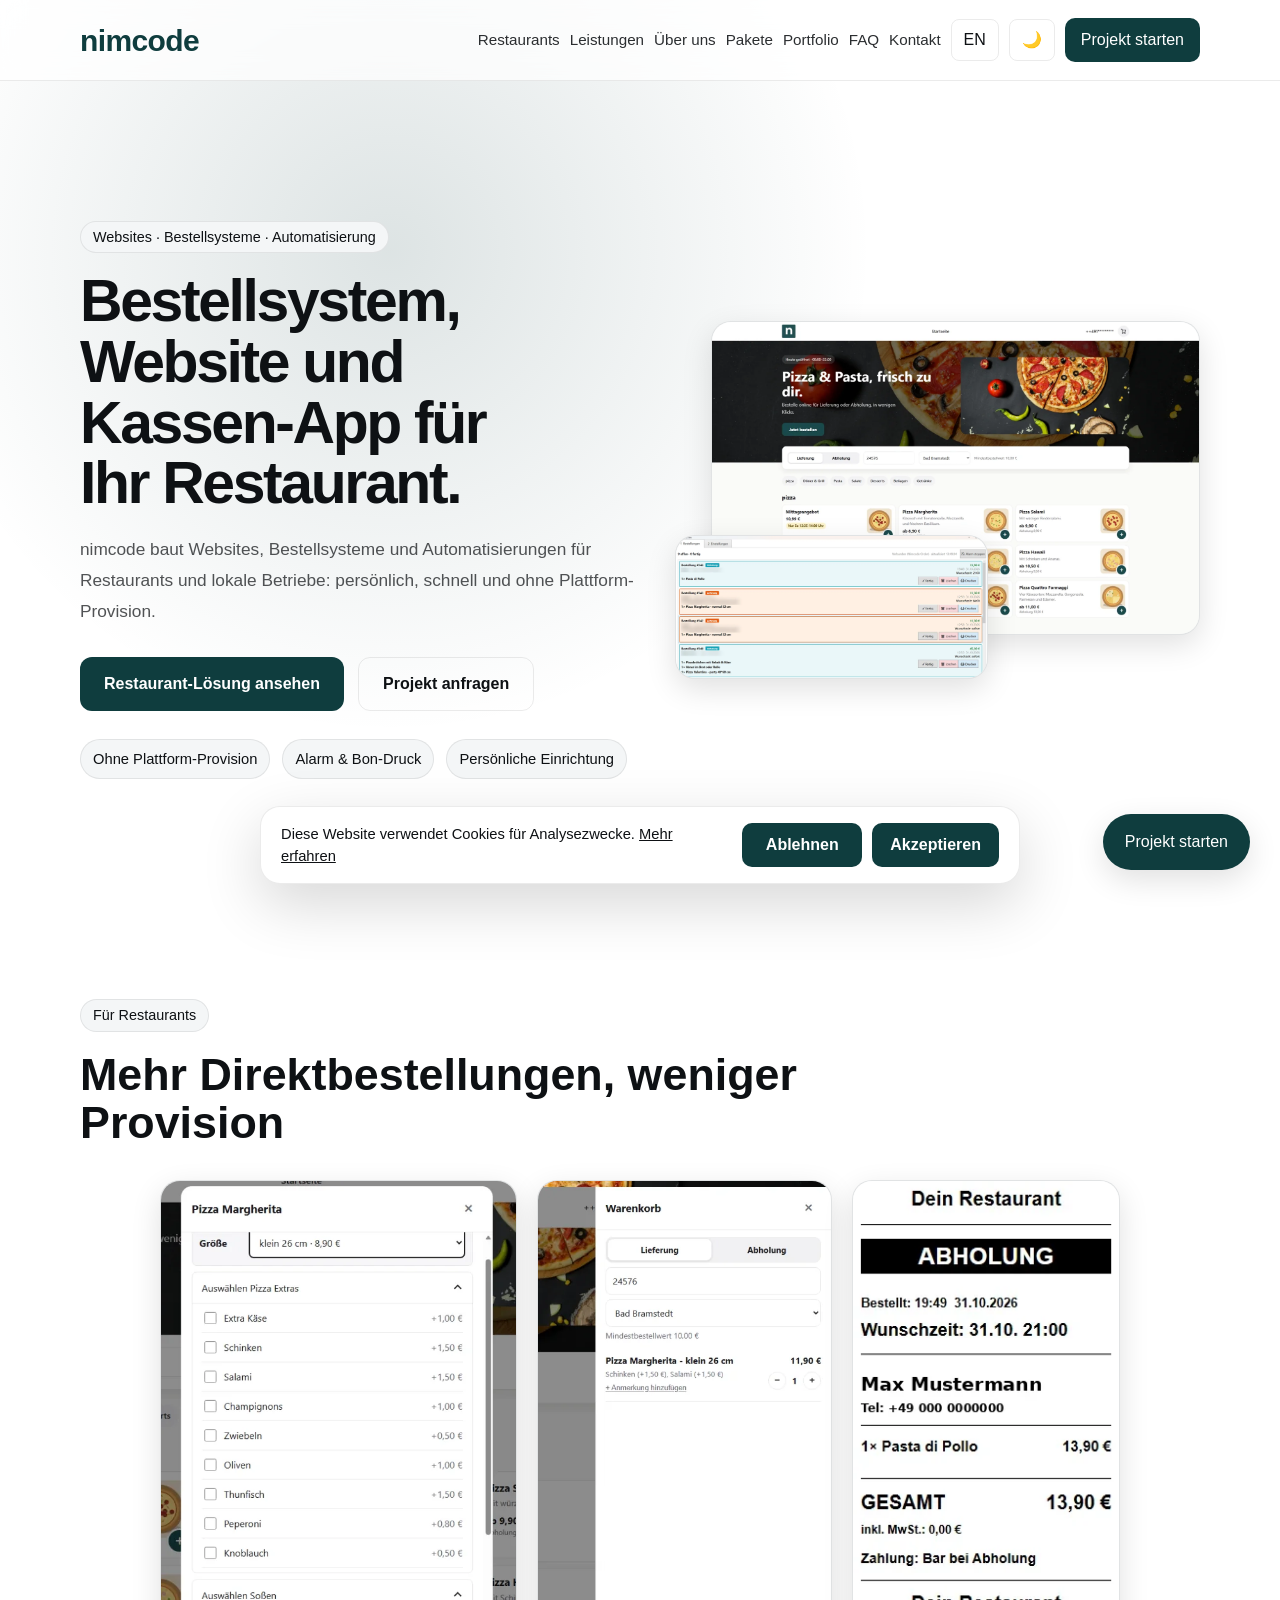
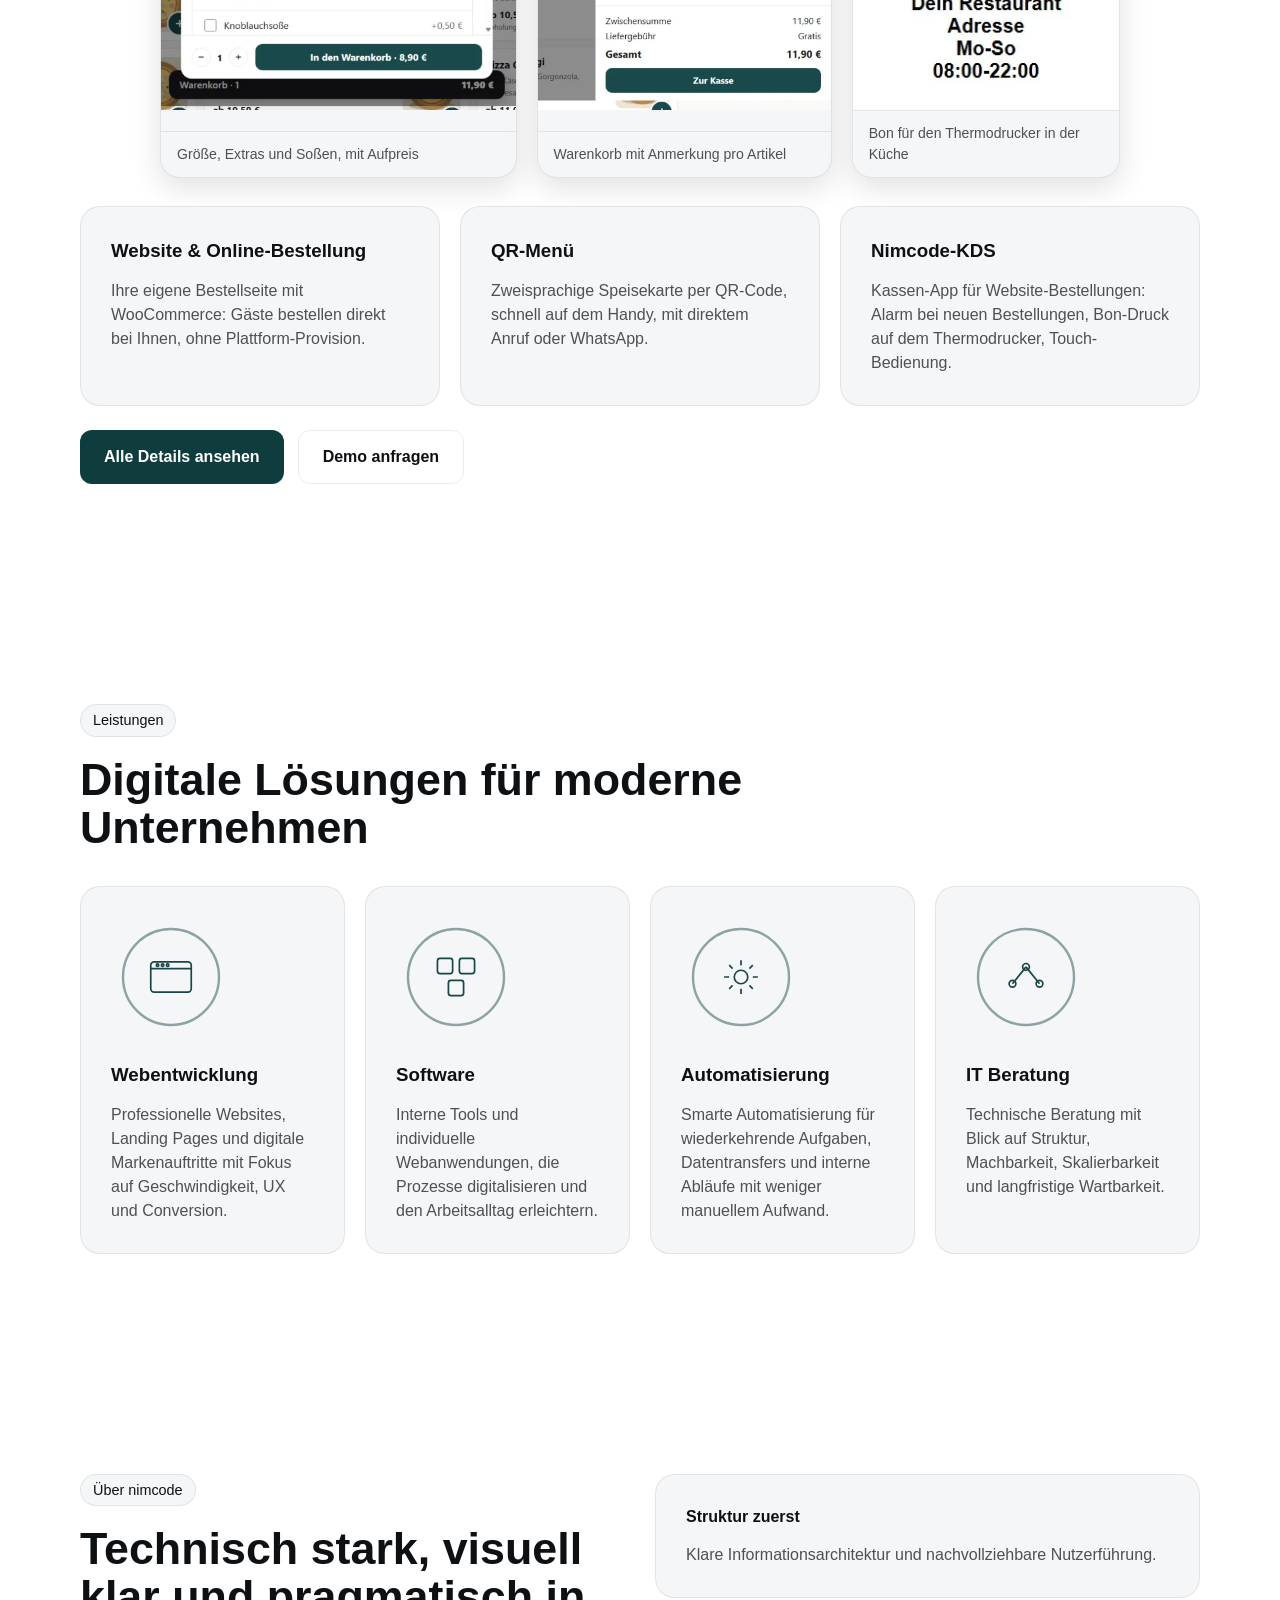
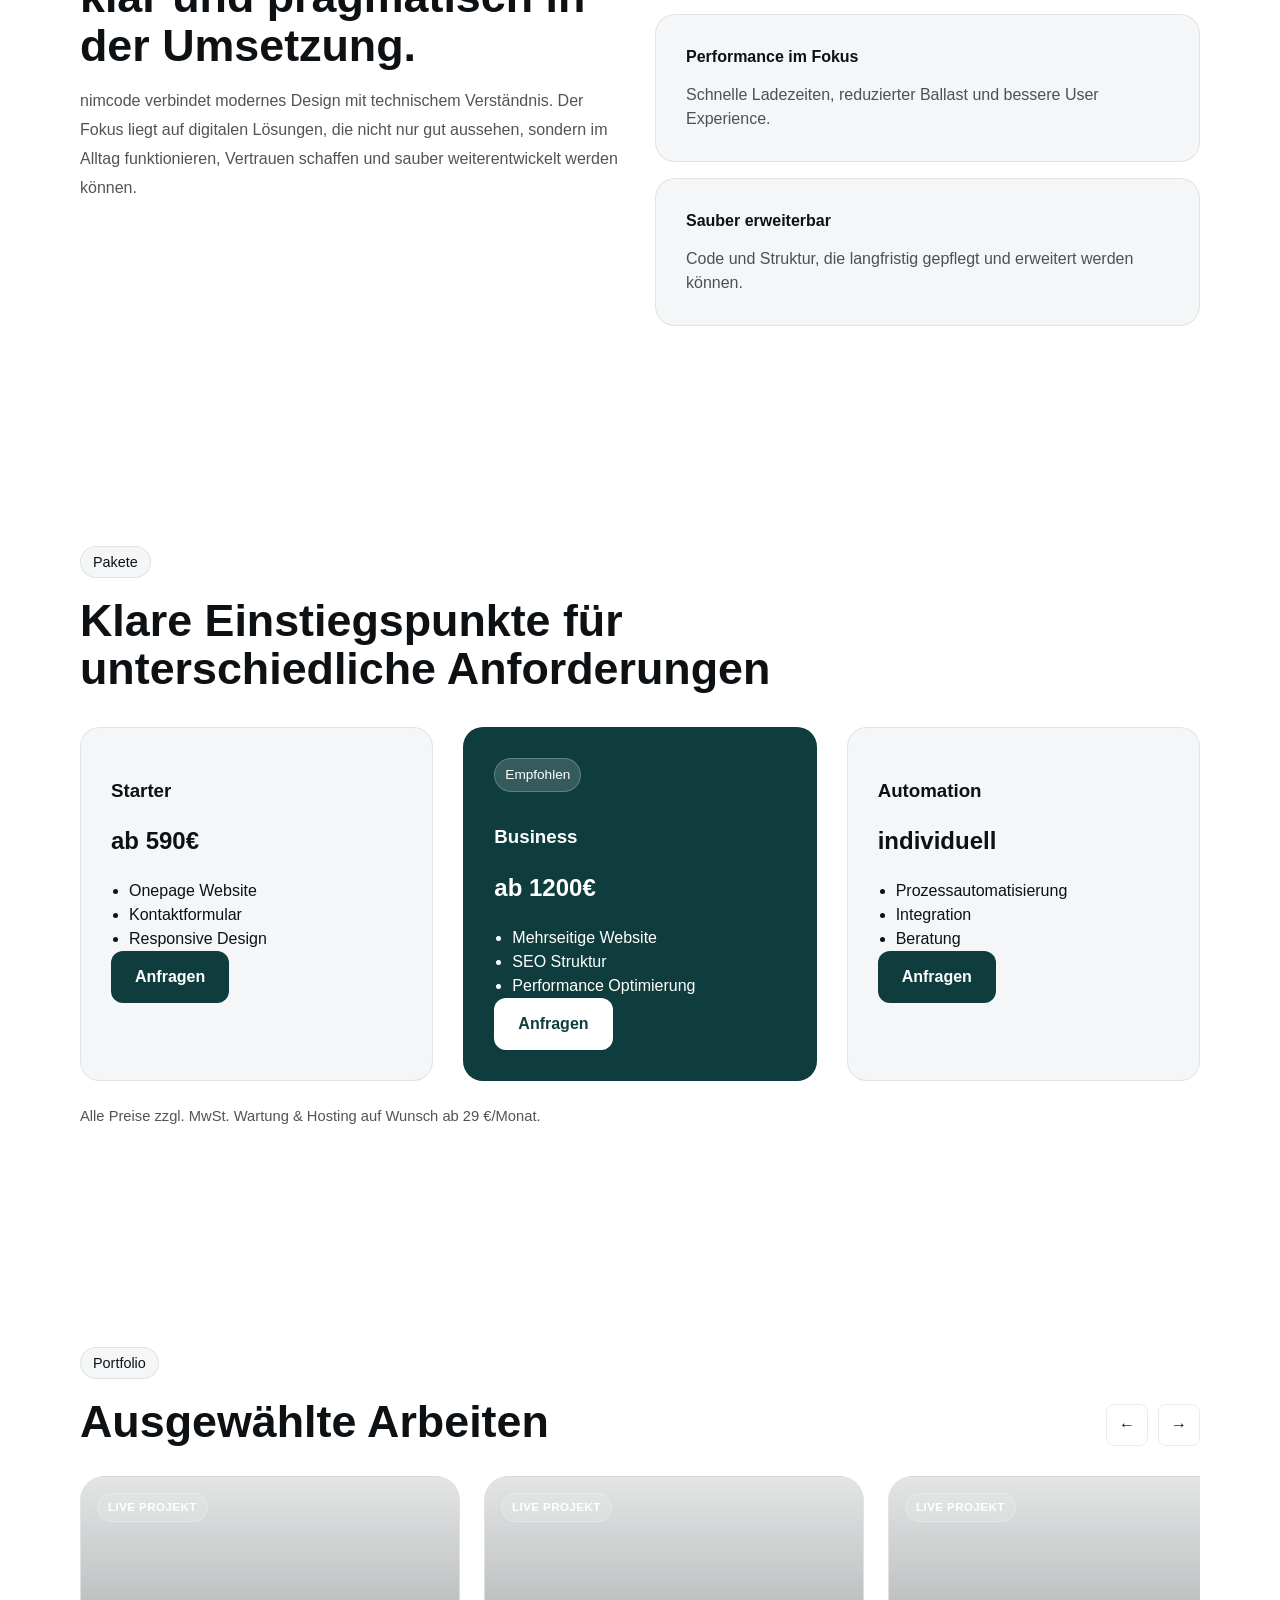
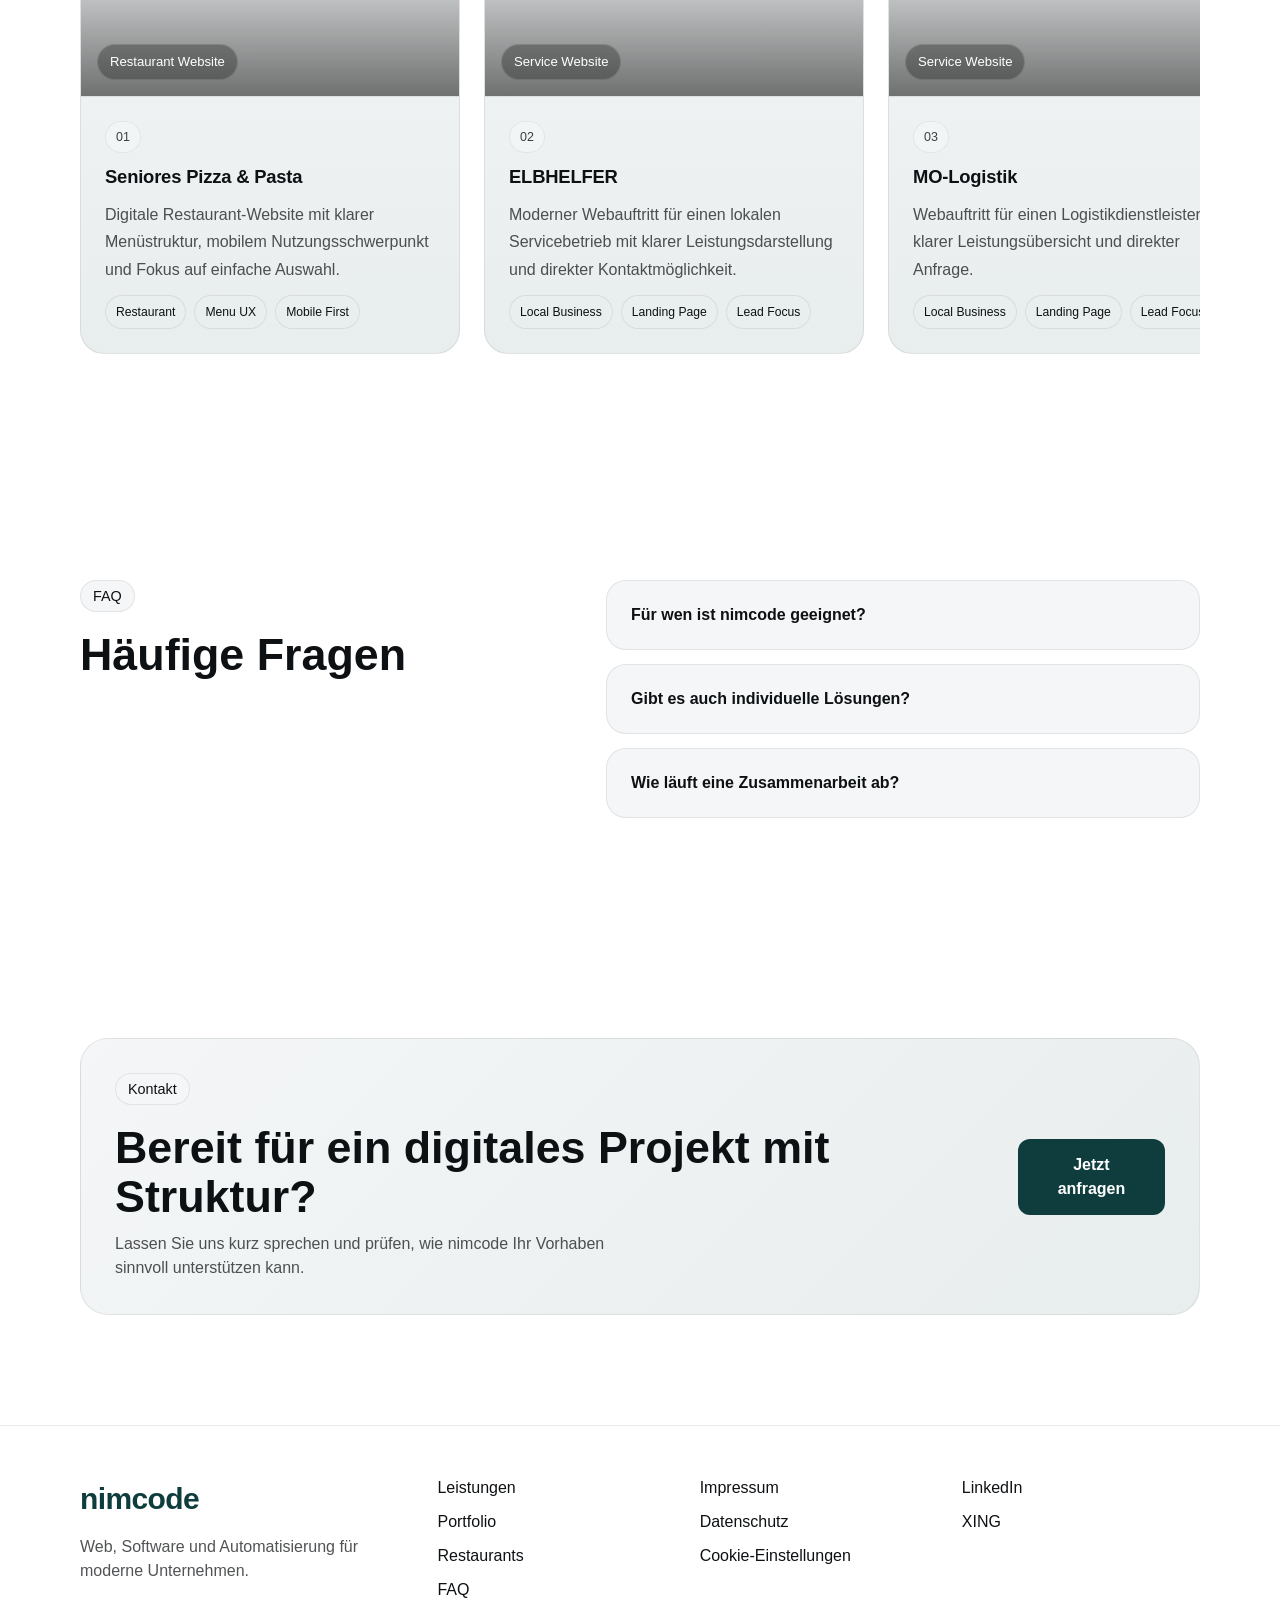
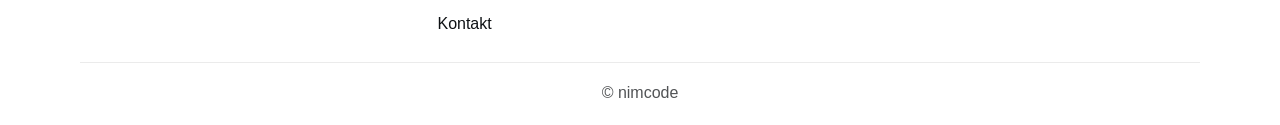
==== index.html @ a3140cc5 "Galerie: gleiche Bildhöhe, mobil horizontal wischen, Bon-Bild neu zugeschnitten Co-Authored-By: Clau" ====
<!DOCTYPE html>
<html lang="de">
<head>
  <script>
    document.documentElement.classList.add("js");
    try {
      var t = localStorage.getItem("nimcode-theme");
      if (t ? t === "dark" : matchMedia("(prefers-color-scheme: dark)").matches) {
        document.documentElement.classList.add("dark");
      }
    } catch (e) {}
  </script>
  <meta charset="UTF-8">
  <meta http-equiv="X-UA-Compatible" content="IE=edge">
  <meta name="robots" content="index, follow">
  <meta name="theme-color" content="#0F3D3E">
  <meta name="viewport" content="width=device-width, initial-scale=1.0">
  <meta name="msvalidate.01" content="9C1854512252980C868C134B0EEB48AB" />
  <link rel="icon" href="/favicon.ico" sizes="any">
  <link rel="shortcut icon" href="/favicon.ico">
  <title>Websites, QR-Menü & Kassen-Tools für Restaurants | nimcode</title>
  <meta name="description" content="nimcode baut Websites, Online-Bestellung, QR-Menüs und Kassen-Tools für Restaurants und lokale Betriebe. Direkt vom Entwickler, Pakete ab 590 €.">
  <meta name="author" content="nimcode">

  <meta property="og:title" content="Websites, QR-Menü & Kassen-Tools für Restaurants | nimcode">
  <meta
    property="og:description"
    content="Websites, Online-Bestellung, QR-Menüs und Kassen-Tools für Restaurants und lokale Betriebe."
  >
  <meta property="og:type" content="website">
  <meta property="og:url" content="https://nimcode.de/">
  <meta property="og:site_name" content="nimcode">
  <meta property="og:image" content="https://nimcode.de/og-image.jpg">

  <meta name="twitter:card" content="summary_large_image">
  <meta name="twitter:title" content="Websites, QR-Menü & Kassen-Tools für Restaurants | nimcode">
  <meta
    name="twitter:description"
    content="Websites, Online-Bestellung, QR-Menüs und Kassen-Tools für Restaurants und lokale Betriebe."
  >
  <meta name="twitter:image" content="https://nimcode.de/og-image.jpg">

  <link rel="canonical" href="https://nimcode.de/">
  <link rel="preload" href="/css/style.css" as="style">
  <link rel="preload" href="/js/app.js" as="script">
  <link rel="stylesheet" href="/css/style.css">

  <script type="application/ld+json">
{
  "@context":"https://schema.org",
  "@type":"ProfessionalService",
  "name":"nimcode",
  "url":"https://nimcode.de/",
  "logo":"https://nimcode.de/logo.png",
  "description":"Websites, QR-Menüs, Kassen-Tools und Automatisierung für Restaurants und lokale Betriebe.",
  "areaServed":"DE",
  "founder":{"@type":"Person","name":"Manar Sras"},
  "sameAs":[
    "https://www.linkedin.com/in/manar-sras/",
    "https://www.xing.com/profile/Manar_Sras/"
  ]
}
  </script>
<script>
  window.loadGA = function () {
    if (window.__gaLoaded) return;
    window.__gaLoaded = true;

    var script = document.createElement('script');
    script.async = true;
    script.src = 'https://www.googletagmanager.com/gtag/js?id=G-BBJQE9YXKF';
    document.head.appendChild(script);

    window.dataLayer = window.dataLayer || [];
    window.gtag = function(){ dataLayer.push(arguments); };
    gtag('js', new Date());
    gtag('config', 'G-BBJQE9YXKF');
  };
</script>
</head>
<body>
  <div id="progressBar" aria-hidden="true"></div>
  <div class="cursor" aria-hidden="true"></div>

  <div id="loader" aria-hidden="true">
    <div class="loader-logo">nimcode</div>
  </div>

  <main>
    <header class="header glass">
      <div class="container nav">
        <a href="/" class="logo" aria-label="nimcode Startseite">nimcode</a>

        <button
          id="menuToggle"
          class="menu-toggle"
          type="button"
          aria-label="Menü öffnen"
          aria-expanded="false"
          aria-controls="siteMenu"
        >
          ☰
        </button>

        <nav class="nav-right" id="siteMenu" aria-label="Hauptnavigation">
          <a href="/restaurants/" class="nav-link" data-de="Restaurants" data-en="Restaurants">Restaurants</a>
          <a href="#services" class="nav-link" data-de="Leistungen" data-en="Services">Leistungen</a>
          <a href="#about" class="nav-link" data-de="Über uns" data-en="About">Über uns</a>
          <a href="#pricing" class="nav-link" data-de="Pakete" data-en="Packages">Pakete</a>
          <a href="#portfolio" class="nav-link" data-de="Portfolio" data-en="Portfolio">Portfolio</a>
          <a href="#faq" class="nav-link" data-de="FAQ" data-en="FAQ">FAQ</a>
          <a href="#contact" class="nav-link" data-de="Kontakt" data-en="Contact">Kontakt</a>

          <button id="langToggle" class="nav-btn" type="button" aria-label="Sprache wechseln">EN</button>
          <button id="themeToggle" class="nav-btn" type="button" aria-label="Dark Mode umschalten" aria-pressed="false">🌙</button>
          <a href="/contact/" class="cta" data-de="Projekt starten" data-en="Start project">Projekt starten</a>
        </nav>
      </div>
    </header>

<section class="hero section">
  <div class="gradient-bg" aria-hidden="true"></div>

  <div class="container hero-grid">
    <div class="hero-text">
      <span
        class="eyebrow"
        data-de="Websites · Bestellsysteme · Automatisierung"
        data-en="Websites · Ordering systems · Automation"
      >
        Websites · Bestellsysteme · Automatisierung
      </span>

      <h1
        data-de="Bestellsystem, Website und Kassen‑App für Ihr Restaurant."
        data-en="Ordering system, website and cash register app for your restaurant."
      >
        Bestellsystem, Website und Kassen‑App für Ihr Restaurant.
      </h1>

      <p
        data-de="nimcode baut Websites, Bestellsysteme und Automatisierungen für Restaurants und lokale Betriebe: persönlich, schnell und ohne Plattform-Provision."
        data-en="nimcode builds websites, ordering systems and automation for restaurants and local businesses: personal, fast and without platform commission."
      >
        nimcode baut Websites, Bestellsysteme und Automatisierungen für Restaurants und lokale Betriebe: persönlich, schnell und ohne Plattform-Provision.
      </p>

      <div class="hero-actions">
        <a
          href="/restaurants/"
          class="btn"
          data-de="Restaurant-Lösung ansehen"
          data-en="See the restaurant solution"
        >
          Restaurant-Lösung ansehen
        </a>

        <a
          href="/contact/"
          class="btn btn-secondary"
          data-de="Projekt anfragen"
          data-en="Request project"
        >
          Projekt anfragen
        </a>
      </div>

      <div class="hero-points">
        <span data-de="Ohne Plattform-Provision" data-en="No platform commission">Ohne Plattform-Provision</span>
        <span data-de="Alarm &amp; Bon-Druck" data-en="Alarm &amp; receipt printing">Alarm &amp; Bon-Druck</span>
        <span data-de="Persönliche Einrichtung" data-en="Personal setup">Persönliche Einrichtung</span>
      </div>
    </div>

    <div class="hero-shots">
      <figure class="shot hero-shot-main">
        <img src="/img/menu.webp" width="1400" height="897" alt="Bestellseite von Nimcode Order mit Speisekarte, Lieferung und Abholung" fetchpriority="high">
      </figure>
      <figure class="shot hero-shot-second">
        <img src="/img/kds.webp" width="1600" height="734" alt="Kassen-App Nimcode-KDS mit eingehenden Bestellungen" loading="lazy">
      </figure>
    </div>
  </div>
</section>

<section class="section" id="restaurants">
  <div class="container">
    <div class="section-intro">
      <span class="section-kicker" data-de="Für Restaurants" data-en="For restaurants">Für Restaurants</span>
      <h2 data-de="Mehr Direktbestellungen, weniger Provision" data-en="More direct orders, less commission">Mehr Direktbestellungen, weniger Provision</h2>
    </div>

    <div class="shots-row">
      <figure class="shot" style="--r:.671">
        <img src="/img/options.webp" width="560" height="835" loading="lazy" alt="Auswahl von Größe, Extras und Soßen für eine Pizza">
        <figcaption data-de="Größe, Extras und Soßen, mit Aufpreis" data-en="Size, extras and sauces, with surcharge">Größe, Extras und Soßen, mit Aufpreis</figcaption>
      </figure>
      <figure class="shot" style="--r:.555">
        <img src="/img/cart.webp" width="494" height="890" loading="lazy" alt="Warenkorb mit gewählten Extras und Anmerkung">
        <figcaption data-de="Warenkorb mit Anmerkung pro Artikel" data-en="Cart with a note per item">Warenkorb mit Anmerkung pro Artikel</figcaption>
      </figure>
      <figure class="shot" style="--r:.504">
        <img src="/img/bon.webp" width="272" height="540" loading="lazy" alt="Bon-Vorschau für den 80-mm-Thermodrucker">
        <figcaption data-de="Bon für den Thermodrucker in der Küche" data-en="Receipt for the thermal printer in the kitchen">Bon für den Thermodrucker in der Küche</figcaption>
      </figure>
    </div>

    <div class="services services-3 restaurant-cards">
      <article class="card service-card">
        <h3 data-de="Website & Online-Bestellung" data-en="Website & online ordering">Website & Online-Bestellung</h3>
        <p data-de="Ihre eigene Bestellseite mit WooCommerce: Gäste bestellen direkt bei Ihnen, ohne Plattform-Provision." data-en="Your own ordering site with WooCommerce: guests order directly from you, without platform commission.">Ihre eigene Bestellseite mit WooCommerce: Gäste bestellen direkt bei Ihnen, ohne Plattform-Provision.</p>
      </article>
      <article class="card service-card">
        <h3 data-de="QR-Menü" data-en="QR menu">QR-Menü</h3>
        <p data-de="Zweisprachige Speisekarte per QR-Code, schnell auf dem Handy, mit direktem Anruf oder WhatsApp." data-en="Bilingual menu via QR code, fast on mobile, with direct call or WhatsApp.">Zweisprachige Speisekarte per QR-Code, schnell auf dem Handy, mit direktem Anruf oder WhatsApp.</p>
      </article>
      <article class="card service-card">
        <h3>Nimcode-KDS</h3>
        <p data-de="Kassen-App für Website-Bestellungen: Alarm bei neuen Bestellungen, Bon-Druck auf dem Thermodrucker, Touch-Bedienung." data-en="Cashier app for website orders: alarm for new orders, receipt printing on thermal printers, touch operation.">Kassen-App für Website-Bestellungen: Alarm bei neuen Bestellungen, Bon-Druck auf dem Thermodrucker, Touch-Bedienung.</p>
      </article>
    </div>

    <p class="section-cta hero-actions">
      <a href="/restaurants/" class="btn" data-de="Alle Details ansehen" data-en="See all details">Alle Details ansehen</a>
      <a href="/contact/" class="btn btn-secondary" data-de="Demo anfragen" data-en="Request a demo">Demo anfragen</a>
    </p>
  </div>
</section>

<section class="section" id="services">
  <div class="container">
    <div class="section-intro">
      <span class="section-kicker" data-de="Leistungen" data-en="Services">Leistungen</span>
      <h2 data-de="Digitale Lösungen für moderne Unternehmen" data-en="Digital solutions for modern businesses">
        Digitale Lösungen für moderne Unternehmen
      </h2>
    </div>

    <div class="services">
      <article class="card service-card">
        <div class="icon-wrap" aria-hidden="true">
          <svg class="icon-circle" viewBox="0 0 100 100">
            <circle cx="50" cy="50" r="40"></circle>
          </svg>

          <svg class="icon-inner" viewBox="0 0 64 64">
            <rect x="8" y="14" width="48" height="36" rx="4"></rect>
            <line x1="8" y1="22" x2="56" y2="22"></line>
            <circle cx="16" cy="18" r="1.5"></circle>
            <circle cx="22" cy="18" r="1.5"></circle>
            <circle cx="28" cy="18" r="1.5"></circle>
          </svg>
        </div>

        <h3 data-de="Webentwicklung" data-en="Web Development">Webentwicklung</h3>
        <p
          data-de="Professionelle Websites, Landing Pages und digitale Markenauftritte mit Fokus auf Geschwindigkeit, UX und Conversion."
          data-en="Professional websites, landing pages, and digital brand presences focused on speed, UX, and conversion."
        >
          Professionelle Websites, Landing Pages und digitale Markenauftritte mit Fokus auf Geschwindigkeit, UX und Conversion.
        </p>
      </article>

      <article class="card service-card">
        <div class="icon-wrap" aria-hidden="true">
          <svg class="icon-circle" viewBox="0 0 100 100">
            <circle cx="50" cy="50" r="40"></circle>
          </svg>

          <svg class="icon-inner" viewBox="0 0 64 64">
            <rect x="10" y="10" width="18" height="18" rx="3"></rect>
            <rect x="36" y="10" width="18" height="18" rx="3"></rect>
            <rect x="23" y="36" width="18" height="18" rx="3"></rect>
          </svg>
        </div>

        <h3 data-de="Software" data-en="Software">Software</h3>
        <p
          data-de="Interne Tools und individuelle Webanwendungen, die Prozesse digitalisieren und den Arbeitsalltag erleichtern."
          data-en="Internal tools and custom web applications that digitize processes and simplify daily work."
        >
          Interne Tools und individuelle Webanwendungen, die Prozesse digitalisieren und den Arbeitsalltag erleichtern.
        </p>
      </article>

      <article class="card service-card">
        <div class="icon-wrap" aria-hidden="true">
          <svg class="icon-circle" viewBox="0 0 100 100">
            <circle cx="50" cy="50" r="40"></circle>
          </svg>

          <svg class="icon-inner" viewBox="0 0 64 64">
            <circle cx="32" cy="32" r="8"></circle>
            <path d="M32 12v6M32 46v6M12 32h6M46 32h6M18 18l4 4M42 42l4 4M18 46l4-4M42 22l4-4"></path>
          </svg>
        </div>

        <h3 data-de="Automatisierung" data-en="Automation">Automatisierung</h3>
        <p
          data-de="Smarte Automatisierung für wiederkehrende Aufgaben, Datentransfers und interne Abläufe mit weniger manuellem Aufwand."
          data-en="Smart automation for recurring tasks, data transfers, and internal workflows with less manual effort."
        >
          Smarte Automatisierung für wiederkehrende Aufgaben, Datentransfers und interne Abläufe mit weniger manuellem Aufwand.
        </p>
      </article>

      <article class="card service-card">
        <div class="icon-wrap" aria-hidden="true">
          <svg class="icon-circle" viewBox="0 0 100 100">
            <circle cx="50" cy="50" r="40"></circle>
          </svg>

          <svg class="icon-inner" viewBox="0 0 64 64">
            <circle cx="16" cy="40" r="4"></circle>
            <circle cx="32" cy="20" r="4"></circle>
            <circle cx="48" cy="40" r="4"></circle>
            <line x1="16" y1="40" x2="32" y2="20"></line>
            <line x1="32" y1="20" x2="48" y2="40"></line>
          </svg>
        </div>

        <h3 data-de="IT Beratung" data-en="IT Consulting">IT Beratung</h3>
        <p
          data-de="Technische Beratung mit Blick auf Struktur, Machbarkeit, Skalierbarkeit und langfristige Wartbarkeit."
          data-en="Technical consulting focused on structure, feasibility, scalability, and long-term maintainability."
        >
          Technische Beratung mit Blick auf Struktur, Machbarkeit, Skalierbarkeit und langfristige Wartbarkeit.
        </p>
      </article>
    </div>
  </div>
</section>

    <section class="section" id="about">
      <div class="container about-grid">
        <div class="about-copy">
          <span class="section-kicker" data-de="Über nimcode" data-en="About nimcode">Über nimcode</span>
          <h2
            data-de="Technisch stark, visuell klar und pragmatisch in der Umsetzung."
            data-en="Technically strong, visually clear, and pragmatic in execution."
          >
            Technisch stark, visuell klar und pragmatisch in der Umsetzung.
          </h2>
          <p
            data-de="nimcode verbindet modernes Design mit technischem Verständnis. Der Fokus liegt auf digitalen Lösungen, die nicht nur gut aussehen, sondern im Alltag funktionieren, Vertrauen schaffen und sauber weiterentwickelt werden können."
            data-en="nimcode combines modern design with technical understanding. The focus is on digital solutions that not only look good, but also work in daily business, build trust, and can be developed cleanly over time."
          >
            nimcode verbindet modernes Design mit technischem Verständnis. Der Fokus liegt auf digitalen Lösungen, die nicht nur gut aussehen, sondern im Alltag funktionieren, Vertrauen schaffen und sauber weiterentwickelt werden können.
          </p>
        </div>

        <div class="about-cards">
          <article class="mini-card">
            <strong data-de="Struktur zuerst" data-en="Structure first">Struktur zuerst</strong>
            <p
              data-de="Klare Informationsarchitektur und nachvollziehbare Nutzerführung."
              data-en="Clear information architecture and understandable user guidance."
            >
              Klare Informationsarchitektur und nachvollziehbare Nutzerführung.
            </p>
          </article>

          <article class="mini-card">
            <strong data-de="Performance im Fokus" data-en="Performance in focus">Performance im Fokus</strong>
            <p
              data-de="Schnelle Ladezeiten, reduzierter Ballast und bessere User Experience."
              data-en="Fast loading times, reduced overhead, and better user experience."
            >
              Schnelle Ladezeiten, reduzierter Ballast und bessere User Experience.
            </p>
          </article>

          <article class="mini-card">
            <strong data-de="Sauber erweiterbar" data-en="Cleanly extendable">Sauber erweiterbar</strong>
            <p
              data-de="Code und Struktur, die langfristig gepflegt und erweitert werden können."
              data-en="Code and structure that can be maintained and extended long term."
            >
              Code und Struktur, die langfristig gepflegt und erweitert werden können.
            </p>
          </article>
        </div>
      </div>
    </section>

    <section class="section pricing" id="pricing">
      <div class="container">
        <div class="section-intro">
          <span class="section-kicker" data-de="Pakete" data-en="Packages">Pakete</span>
          <h2 data-de="Klare Einstiegspunkte für unterschiedliche Anforderungen" data-en="Clear starting points for different needs">
            Klare Einstiegspunkte für unterschiedliche Anforderungen
          </h2>
        </div>

        <div class="pricing-grid">
          <article class="price-card">
            <h3>Starter</h3>
            <p class="price" data-de="ab 590€" data-en="from €590">ab 590€</p>
            <ul>
              <li data-de="Onepage Website" data-en="One-page website">Onepage Website</li>
              <li data-de="Kontaktformular" data-en="Contact form">Kontaktformular</li>
              <li data-de="Responsive Design" data-en="Responsive design">Responsive Design</li>
            </ul>
            <a href="/contact/" class="btn" data-de="Anfragen" data-en="Request">Anfragen</a>
          </article>

          <article class="price-card highlight">
            <span class="price-badge" data-de="Empfohlen" data-en="Recommended">Empfohlen</span>
            <h3>Business</h3>
            <p class="price" data-de="ab 1200€" data-en="from €1200">ab 1200€</p>
            <ul>
              <li data-de="Mehrseitige Website" data-en="Multi-page website">Mehrseitige Website</li>
              <li data-de="SEO Struktur" data-en="SEO structure">SEO Struktur</li>
              <li data-de="Performance Optimierung" data-en="Performance optimization">Performance Optimierung</li>
            </ul>
            <a href="/contact/" class="btn" data-de="Anfragen" data-en="Request">Anfragen</a>
          </article>

          <article class="price-card">
            <h3>Automation</h3>
            <p class="price" data-de="individuell" data-en="custom">individuell</p>
            <ul>
              <li data-de="Prozessautomatisierung" data-en="Process automation">Prozessautomatisierung</li>
              <li data-de="Integration" data-en="Integration">Integration</li>
              <li data-de="Beratung" data-en="Consulting">Beratung</li>
            </ul>
            <a href="/contact/" class="btn" data-de="Anfragen" data-en="Request">Anfragen</a>
          </article>
        </div>

        <p class="price-note" data-de="Alle Preise zzgl. MwSt. Wartung & Hosting auf Wunsch ab 29 €/Monat." data-en="All prices excl. VAT. Maintenance & hosting optional from €29/month.">Alle Preise zzgl. MwSt. Wartung & Hosting auf Wunsch ab 29 €/Monat.</p>
      </div>
    </section>

<section class="section" id="portfolio">
  <div class="container">
    <div class="section-head">
      <div>
        <span class="section-kicker" data-de="Portfolio" data-en="Portfolio">Portfolio</span>
        <h2 data-de="Ausgewählte Arbeiten" data-en="Selected work">Ausgewählte Arbeiten</h2>
      </div>

      <div class="slider-controls">
        <button
          class="nav-btn portfolio-prev"
          type="button"
          aria-label="Previous project"
          data-de="←"
          data-en="←"
        >
          ←
        </button>
        <button
          class="nav-btn portfolio-next"
          type="button"
          aria-label="Next project"
          data-de="→"
          data-en="→"
        >
          →
        </button>
      </div>
    </div>

    <div class="slider portfolio-slider" id="portfolioSlider">
      <!-- 01 SENIORES -->
      <a
        class="portfolio-card"
        href="https://seniores-pizza-pasta.de/"
        target="_blank"
        rel="noopener noreferrer"
      >
        <div class="portfolio-media seniores-preview" aria-hidden="true">
          <div class="portfolio-overlay">
            <span class="portfolio-status" data-de="Live Projekt" data-en="Live Project">Live Projekt</span>
            <span class="portfolio-type" data-de="Restaurant Website" data-en="Restaurant Website">Restaurant Website</span>
          </div>
        </div>

        <div class="portfolio-content">
          <span class="portfolio-label">01</span>

          <strong>Seniores Pizza & Pasta</strong>

          <p
            data-de="Digitale Restaurant-Website mit klarer Menüstruktur, mobilem Nutzungsschwerpunkt und Fokus auf einfache Auswahl."
            data-en="Digital restaurant website with a clear menu structure, mobile-first usage, and a focus on easy selection."
          >
            Digitale Restaurant-Website mit klarer Menüstruktur, mobilem Nutzungsschwerpunkt und Fokus auf einfache Auswahl.
          </p>

          <div class="portfolio-tags">
            <span>Restaurant</span>
            <span>Menu UX</span>
            <span>Mobile First</span>
          </div>
        </div>
      </a>

      <!-- 02 ELBHELFER -->
      <a
        class="portfolio-card"
        href="https://elb-helfer.de/"
        target="_blank"
        rel="noopener noreferrer"
      >
        <div class="portfolio-media elbhelfer-preview" aria-hidden="true">
          <div class="portfolio-overlay">
            <span class="portfolio-status" data-de="Live Projekt" data-en="Live Project">Live Projekt</span>
            <span class="portfolio-type" data-de="Service Website" data-en="Service Website">Service Website</span>
          </div>
        </div>

        <div class="portfolio-content">
          <span class="portfolio-label">02</span>

          <strong>ELBHELFER</strong>

          <p
            data-de="Moderner Webauftritt für einen lokalen Servicebetrieb mit klarer Leistungsdarstellung und direkter Kontaktmöglichkeit."
            data-en="Modern website for a local service business with clear service presentation and direct contact options."
          >
            Moderner Webauftritt für einen lokalen Servicebetrieb mit klarer Leistungsdarstellung und direkter Kontaktmöglichkeit.
          </p>

          <div class="portfolio-tags">
            <span>Local Business</span>
            <span>Landing Page</span>
            <span>Lead Focus</span>
          </div>
        </div>
      </a>
 <!-- 02 MO LOGISTIK -->
      <a
        class="portfolio-card"
        href="https://mokairologistik.de/"
        target="_blank"
        rel="noopener noreferrer"
      >
        <div class="portfolio-media mologistik-preview" aria-hidden="true">
          <div class="portfolio-overlay">
            <span class="portfolio-status" data-de="Live Projekt" data-en="Live Project">Live Projekt</span>
            <span class="portfolio-type" data-de="Service Website" data-en="Service Website">Service Website</span>
          </div>
        </div>

        <div class="portfolio-content">
          <span class="portfolio-label">03</span>

          <strong>MO-Logistik</strong>

          <p
            data-de="Webauftritt für einen Logistikdienstleister mit klarer Leistungsübersicht und direkter Anfrage."
            data-en="Website for a logistics provider with a clear service overview and direct inquiry."
          >
            Webauftritt für einen Logistikdienstleister mit klarer Leistungsübersicht und direkter Anfrage.
          </p>

          <div class="portfolio-tags">
            <span>Local Business</span>
            <span>Landing Page</span>
            <span>Lead Focus</span>
          </div>
        </div>
      </a>

      <!-- 03 ZEIDAN -->
      <a
        class="portfolio-card"
        href="https://zeidanab.com/"
        target="_blank"
        rel="noopener noreferrer"
      >
        <div class="portfolio-media zeidan-preview" aria-hidden="true">
          <div class="portfolio-overlay">
            <span class="portfolio-status" data-de="Live Projekt" data-en="Live Project">Live Projekt</span>
            <span class="portfolio-type" data-de="E-Commerce" data-en="E-Commerce">E-Commerce</span>
          </div>
        </div>

        <div class="portfolio-content">
          <span class="portfolio-label">04</span>

          <strong>Zeidan AB</strong>

          <p
            data-de="Strukturierte E-Commerce-Präsenz mit großem Sortiment, klarer Navigation und skalierbarer Produktdarstellung."
            data-en="Structured e-commerce presence with a large assortment, clear navigation, and scalable product presentation."
          >
            Strukturierte E-Commerce-Präsenz mit großem Sortiment, klarer Navigation und skalierbarer Produktdarstellung.
          </p>

          <div class="portfolio-tags">
            <span>E-Commerce</span>
            <span>Catalog</span>
            <span>Scale</span>
          </div>
        </div>
      </a>

      <!-- 04 QR MENU -->
      <a
        class="portfolio-card"
        href="https://menu.elbidigital.de/"
        target="_blank"
        rel="noopener noreferrer"
      >
        <div class="portfolio-media qrmenu-preview" aria-hidden="true">
          <div class="portfolio-overlay">
            <span class="portfolio-status" data-de="Live Projekt" data-en="Live Project">Live Projekt</span>
            <span class="portfolio-type" data-de="QR Menü" data-en="QR Menu">QR Menü</span>
          </div>
        </div>

        <div class="portfolio-content">
          <span class="portfolio-label">05</span>

          <strong>QR Menu System</strong>

          <p
            data-de="Kompakte zweisprachige QR-Menü-Lösung für schnelle mobile Nutzung und direkte Aktionen wie WhatsApp oder Anruf."
            data-en="Compact bilingual QR menu solution for fast mobile use and direct actions such as WhatsApp or phone calls."
          >
            Kompakte zweisprachige QR-Menü-Lösung für schnelle mobile Nutzung und direkte Aktionen wie WhatsApp oder Anruf.
          </p>

          <div class="portfolio-tags">
            <span>QR</span>
            <span>Bilingual</span>
            <span>Fast Access</span>
          </div>
        </div>
      </a>
    </div>
  </div>
</section>

    <section class="section faq" id="faq">
      <div class="container faq-grid">
        <div>
          <span class="section-kicker" data-de="FAQ" data-en="FAQ">FAQ</span>
          <h2 data-de="Häufige Fragen" data-en="Frequently asked questions">Häufige Fragen</h2>
        </div>

        <div class="faq-list">
          <details class="faq-item">
            <summary data-de="Für wen ist nimcode geeignet?" data-en="Who is nimcode for?">
              Für wen ist nimcode geeignet?
            </summary>
            <p
              data-de="Für Unternehmen, Selbstständige und Projekte, die eine moderne, professionelle und technisch saubere digitale Lösung brauchen."
              data-en="For businesses, self-employed professionals, and projects that need a modern, professional, and technically clean digital solution."
            >
              Für Unternehmen, Selbstständige und Projekte, die eine moderne, professionelle und technisch saubere digitale Lösung brauchen.
            </p>
          </details>

          <details class="faq-item">
            <summary data-de="Gibt es auch individuelle Lösungen?" data-en="Are custom solutions possible?">
              Gibt es auch individuelle Lösungen?
            </summary>
            <p
              data-de="Ja. Neben Einstiegspaketen realisiert nimcode auch individuelle Websites, interne Tools und Automatisierungslösungen."
              data-en="Yes. In addition to entry packages, nimcode also delivers custom websites, internal tools, and automation solutions."
            >
              Ja. Neben Einstiegspaketen realisiert nimcode auch individuelle Websites, interne Tools und Automatisierungslösungen.
            </p>
          </details>

          <details class="faq-item">
            <summary data-de="Wie läuft eine Zusammenarbeit ab?" data-en="How does a collaboration work?">
              Wie läuft eine Zusammenarbeit ab?
            </summary>
            <p
              data-de="In der Regel mit einem kurzen Erstgespräch, einer sauberen Struktur für Inhalte und Anforderungen und anschließend der Umsetzung mit finaler Abstimmung."
              data-en="Usually with a short initial conversation, a clean structure for content and requirements, followed by implementation and final coordination."
            >
              In der Regel mit einem kurzen Erstgespräch, einer sauberen Struktur für Inhalte und Anforderungen und anschließend der Umsetzung mit finaler Abstimmung.
            </p>
          </details>
        </div>
      </div>
    </section>

    <section class="section contact-strip" id="contact">
      <div class="container contact-strip-inner">
        <div>
          <span class="section-kicker" data-de="Kontakt" data-en="Contact">Kontakt</span>
          <h2 data-de="Bereit für ein digitales Projekt mit Struktur?" data-en="Ready for a digital project with structure?">
            Bereit für ein digitales Projekt mit Struktur?
          </h2>
          <p
            data-de="Lassen Sie uns kurz sprechen und prüfen, wie nimcode Ihr Vorhaben sinnvoll unterstützen kann."
            data-en="Let’s talk briefly and see how nimcode can support your project in a meaningful way."
          >
            Lassen Sie uns kurz sprechen und prüfen, wie nimcode Ihr Vorhaben sinnvoll unterstützen kann.
          </p>
        </div>

        <div class="contact-strip-actions">
          <a href="/contact/" class="btn" data-de="Jetzt anfragen" data-en="Get in touch">Jetzt anfragen</a>
        </div>
      </div>
    </section>

    <footer class="footer">
      <div class="container footer-grid">
        <div class="footer-brand">
          <div class="footer-logo">nimcode</div>
          <p
            data-de="Web, Software und Automatisierung für moderne Unternehmen."
            data-en="Web, software, and automation for modern businesses."
          >
            Web, Software und Automatisierung für moderne Unternehmen.
          </p>
        </div>

        <div class="footer-links">
          <a href="#services" data-de="Leistungen" data-en="Services">Leistungen</a>
          <a href="#portfolio" data-de="Portfolio" data-en="Portfolio">Portfolio</a>
          <a href="/restaurants/" data-de="Restaurants" data-en="Restaurants">Restaurants</a>
          <a href="#faq" data-de="FAQ" data-en="FAQ">FAQ</a>
          <a href="/contact/" data-de="Kontakt" data-en="Contact">Kontakt</a>
        </div>

        <div class="footer-links">
          <a href="/impressum.html">Impressum</a>
          <a href="/datenschutz.html">Datenschutz</a>
          <a href="#" id="cookieSettings" data-de="Cookie-Einstellungen" data-en="Cookie settings">Cookie-Einstellungen</a>
        </div>

        <div class="footer-links">
          <a href="https://www.linkedin.com/in/manar-sras/" rel="noopener noreferrer">LinkedIn</a>
          <a href="https://www.xing.com/profile/Manar_Sras/" rel="noopener noreferrer">XING</a>
        </div>
      </div>

      <div class="container footer-bottom">
        <span>© nimcode</span>
      </div>
    </footer>
  </main>

  <a href="/contact/" class="floating-cta" data-de="Projekt starten" data-en="Start project">
    Projekt starten
  </a>
  <div id="cookieBanner" class="cookie-banner" role="dialog" aria-label="Cookie-Hinweis">
    <p>
      Diese Website verwendet Cookies für Analysezwecke.
      <a href="/datenschutz.html">Mehr erfahren</a>
    </p>
    <div class="cookie-actions">
      <button type="button" id="declineCookies">Ablehnen</button>
      <button type="button" id="acceptCookies">Akzeptieren</button>
    </div>
  </div>
  <script src="/js/app.js" defer></script>
  <script defer data-domain="nimcode.de" src="https://plausible.io/js/script.js"></script>
</body>
</html>
---- css/style.css ----
:root{
  --petrol:#0f3d3e;
  --bg:#ffffff;
  --text:#0e1114;
  --text-muted:rgba(14,17,20,.72);
  --surface:#f4f6f7;
  --surface-2:#e8eded;
  --border:rgba(0,0,0,.08);
  --glass:rgba(255,255,255,.72);
  --shadow:0 10px 30px rgba(0,0,0,.12);
  --shadow-lg:0 20px 60px rgba(0,0,0,.16);
  --radius-sm:10px;
  --radius-md:20px;
  --radius-lg:30px;
  --container:1120px;
  --header-height:80px;
  --section-space:110px;
  --transition:.25s ease;
}

.dark{
  --bg:#0e1114;
  --text:#ffffff;
  --text-muted:rgba(255,255,255,.72);
  --surface:#151a1d;
  --surface-2:#1d2428;
  --border:rgba(255,255,255,.1);
  --glass:rgba(14,17,20,.72);
  --shadow:0 10px 30px rgba(0,0,0,.35);
  --shadow-lg:0 20px 60px rgba(0,0,0,.42);
}

*,
*::before,
*::after{
  box-sizing:border-box;
}

html{
  scroll-behavior:smooth;
}

html,
body{
  width:100%;
  overflow-x:hidden;
}

body{
  margin:0;
  min-height:100vh;
  position:relative;
  font-family:Inter, Arial, sans-serif;
  line-height:1.5;
  background:var(--bg);
  color:var(--text);
  animation:fadePage .5s ease;
  text-rendering:optimizeLegibility;
  -webkit-font-smoothing:antialiased;
}

main{
  width:100%;
  overflow-x:hidden;
}

img,
svg{
  display:block;
  max-width:100%;
}

a{
  color:inherit;
  text-decoration:none;
}

button,
input,
textarea,
select{
  font:inherit;
}

button{
  border:none;
  background:none;
  color:inherit;
}

.container{
  width:min(100% - 40px, var(--container));
  margin-inline:auto;
}

.js .section{
  opacity:0;
  transform:translateY(40px);
  transition:opacity .7s ease, transform .7s ease;
}

.js .section.show{
  opacity:1;
  transform:none;
}

/* ---------- SHARED UI ---------- */

.glass{
  background:var(--glass);
  border-bottom:1px solid var(--border);
  backdrop-filter:blur(12px);
  -webkit-backdrop-filter:blur(12px);
}

.section{
  position:relative;
  padding:var(--section-space) 0;
}

.section-intro{
  max-width:760px;
  margin-bottom:34px;
}

.section h2{
  margin:0;
  font-size:clamp(2rem, 4vw, 2.8rem);
  line-height:1.08;
}

.section-kicker,
.eyebrow{
  display:inline-flex;
  align-items:center;
  gap:8px;
  margin-bottom:18px;
  padding:8px 12px;
  border-radius:999px;
  background:var(--surface);
  border:1px solid var(--border);
  font-size:.9rem;
  line-height:1;
}

.section-head{
  display:flex;
  justify-content:space-between;
  align-items:flex-end;
  gap:20px;
  margin-bottom:30px;
}

.card,
.price-card,
.mini-card,
.faq-item,
.floating-card{
  border:1px solid var(--border);
}

.card,
.price-card,
.mini-card,
.faq-item{
  border-radius:var(--radius-md);
  background:var(--surface);
}

.nav-btn,
.btn,
.btn-secondary,
.cta,
.floating-cta,
.card,
.price-card,
.mini-card,
.faq-item,
.menu-toggle{
  transition:
    transform var(--transition),
    background-color var(--transition),
    color var(--transition),
    border-color var(--transition),
    opacity var(--transition),
    box-shadow var(--transition);
}

.nav-btn:focus-visible,
.btn:focus-visible,
.btn-secondary:focus-visible,
.cta:focus-visible,
.floating-cta:focus-visible,
.menu-toggle:focus-visible,
summary:focus-visible,
a:focus-visible{
  outline:2px solid var(--petrol);
  outline-offset:3px;
}

/* ---------- HEADER ---------- */

.header{
  position:sticky;
  top:0;
  z-index:1000;
}

.nav{
  display:flex;
  justify-content:space-between;
  align-items:center;
  min-height:var(--header-height);
  gap:20px;
}

.logo,
.footer-logo{
  font-size:30px;
  font-weight:700;
  color:var(--petrol);
  letter-spacing:-.02em;
}

.menu-toggle{
  display:none;
  padding:8px 12px;
  border-radius:8px;
  border:1px solid var(--border);
  background:transparent;
  color:var(--text);
  cursor:pointer;
}

.menu-toggle:hover,
.nav-btn:hover{
  background:var(--surface);
}

.nav-right{
  display:flex;
  align-items:center;
  gap:10px;
}

.nav-link{
  font-size:.95rem;
  color:var(--text);
  opacity:.88;
}

.nav-link:hover{
  opacity:1;
}

.nav-btn{
  padding:8px 12px;
  border-radius:8px;
  border:1px solid var(--border);
  background:transparent;
  color:var(--text);
  cursor:pointer;
}

/* ---------- BUTTONS ---------- */

.cta,
.btn,
.floating-cta{
  background:var(--petrol);
  color:#fff;
}

.cta{
  display:inline-flex;
  align-items:center;
  justify-content:center;
  padding:10px 16px;
  border-radius:10px;
}

.btn,
.btn-secondary{
  display:inline-flex;
  align-items:center;
  justify-content:center;
  min-height:50px;
  padding:14px 24px;
  border-radius:12px;
  font-weight:600;
  text-align:center;
  cursor:pointer;
}

.btn-secondary{
  border:1px solid var(--border);
  background:transparent;
  color:var(--text);
}

.btn:hover,
.btn-secondary:hover,
.cta:hover,
.floating-cta:hover{
  transform:translateY(-2px);
}

/* ---------- HERO ---------- */

.hero{
  position:relative;
  padding:140px 0 110px;
  isolation:isolate;
}

.gradient-bg{
  position:absolute;
  top:-380px;
  left:-160px;
  width:min(1100px, 95vw);
  height:min(1100px, 95vw);
  border-radius:50%;
  background:radial-gradient(circle, rgba(15,61,62,.14), transparent 62%);
  z-index:-1;
  pointer-events:none;
  animation:rotate 24s linear infinite;
}

.hero-grid{
  display:grid;
  grid-template-columns:minmax(0, 1.08fr) minmax(0, .92fr);
  gap:56px;
  align-items:center;
}

.hero-text{
  min-width:0;
}

.hero-text h1{
  margin:0 0 20px;
  font-size:clamp(2.8rem, 7vw, 5rem);
  line-height:.95;
  letter-spacing:-.04em;
  text-wrap:balance;
}

.hero-text p{
  max-width:620px;
  margin:0;
  font-size:1.08rem;
  line-height:1.8;
  color:var(--text-muted);
}

.hero-actions{
  display:flex;
  flex-wrap:wrap;
  gap:14px;
  margin-top:30px;
}

.hero-points{
  display:flex;
  flex-wrap:wrap;
  gap:12px;
  margin-top:28px;
}

.hero-points span{
  display:inline-flex;
  align-items:center;
  justify-content:center;
  padding:8px 12px;
  border:1px solid var(--border);
  border-radius:999px;
  background:var(--surface);
  font-size:.92rem;
}

/* ---------- HERO VISUAL ---------- */

.hero-visual{
  position:relative;
  min-height:500px;
  overflow:hidden;
  isolation:isolate;
}

.floating-card{
  position:absolute;
  z-index:2;
  color:var(--text);
  background:linear-gradient(180deg, rgba(255,255,255,.04), rgba(255,255,255,.02));
  border:1px solid var(--border);
  box-shadow:0 18px 50px rgba(0,0,0,.16);
  backdrop-filter:blur(8px);
  -webkit-backdrop-filter:blur(8px);
  overflow:hidden;
}

.dark .floating-card{
  background:linear-gradient(180deg, rgba(255,255,255,.035), rgba(255,255,255,.015));
}

.card-main{
  top:56px;
  right:34px;
  width:340px;
  min-height:260px;
  padding:26px;
  border-radius:28px;
}

.card-mini{
  left:18px;
  bottom:42px;
  width:210px;
  min-height:170px;
  padding:18px;
  border-radius:24px;
}

.card-kicker{
  display:inline-block;
  margin-bottom:12px;
  font-size:.78rem;
  font-weight:700;
  letter-spacing:.08em;
  text-transform:uppercase;
  opacity:.72;
}

.card-main h3,
.card-mini strong{
  display:block;
  margin:0 0 12px;
  line-height:1.25;
  letter-spacing:-.02em;
}

.card-main h3{
  font-size:1.08rem;
}

.card-mini strong{
  font-size:1rem;
}

.card-main p,
.card-mini small{
  display:block;
  margin:0;
  color:var(--text-muted);
  line-height:1.7;
}

.card-tags{
  display:flex;
  flex-wrap:wrap;
  gap:10px;
  margin-top:18px;
}

.card-tags span{
  display:inline-flex;
  align-items:center;
  justify-content:center;
  padding:9px 13px;
  border-radius:999px;
  border:1px solid var(--border);
  background:rgba(255,255,255,.04);
  font-size:.84rem;
  line-height:1;
}

.parallax-layer{
  position:absolute;
  z-index:1;
  pointer-events:none;
}

.tech-pill{
  display:inline-flex;
  align-items:center;
  justify-content:center;
  min-height:40px;
  padding:10px 14px;
  border-radius:999px;
  border:1px solid var(--border);
  background:rgba(255,255,255,.035);
  font-size:.84rem;
  color:var(--text);
  box-shadow:0 6px 18px rgba(0,0,0,.08);
  backdrop-filter:none;
  -webkit-backdrop-filter:none;
}

.layer1{
  top:64px;
  left:22px;
}

.layer3{
  right:78px;
  bottom:48px;
}

@media (max-width: 980px){
  .hero-visual{
    min-height:420px;
  }

  .card-main{
    top:34px;
    right:10px;
    width:300px;
    padding:22px;
  }

  .card-mini{
    left:0;
    bottom:22px;
    width:190px;
  }

  .layer1{
    left:8px;
    top:50px;
  }

  .layer3{
    right:40px;
    bottom:26px;
  }
}

@media (max-width: 760px){
  .hero-visual{
    min-height:280px;
    display:flex;
    align-items:center;
    justify-content:center;
  }

  .card-main{
    position:relative;
    inset:auto;
    width:min(100%, 320px);
    min-height:auto;
    margin:0 auto;
  }

  .card-mini,
  .parallax-layer{
    display:none !important;
  }
}

/* ---------- CONTENT GRIDS ---------- */

.services,
.pricing-grid,
.about-grid,
.faq-grid{
  display:grid;
  gap:20px;
}

.services{
  grid-template-columns:repeat(4, minmax(0, 1fr));
}

.pricing-grid{
  grid-template-columns:repeat(3, minmax(0, 1fr));
  gap:30px;
}

.about-grid{
  grid-template-columns:minmax(0, 1fr) minmax(0, 1fr);
  gap:30px;
  align-items:start;
}

.faq-grid{
  grid-template-columns:minmax(0, .9fr) minmax(0, 1.1fr);
  gap:40px;
}

/* ---------- CARDS ---------- */

.card,
.price-card,
.mini-card{
  padding:30px;
}

.card:hover,
.price-card:hover,
.mini-card:hover{
  transform:translateY(-6px);
  box-shadow:var(--shadow);
}

.card p,
.about-copy p,
.mini-card p,
.contact-strip p,
.footer-brand p{
  color:var(--text-muted);
}

.card p,
.mini-card p{
  margin:14px 0 0;
}

.about-copy p{
  margin:18px 0 0;
  max-width:62ch;
  line-height:1.8;
}

.about-cards{
  display:grid;
  gap:16px;
}

.mini-card strong{
  display:block;
  margin-bottom:10px;
}

.highlight{
  position:relative;
  background:var(--petrol);
  color:#fff;
  border-color:transparent;
}

.highlight .btn{
  background:#fff;
  color:var(--petrol);
}

.price-badge{
  display:inline-block;
  margin-bottom:12px;
  padding:6px 10px;
  border-radius:999px;
  background:rgba(255,255,255,.16);
  border:1px solid rgba(255,255,255,.22);
  font-size:.85rem;
}

.price{
  font-size:1.5rem;
  font-weight:700;
  margin:10px 0 20px;
}

.price-card ul{
  margin:0;
  padding-left:18px;
}

/* ---------- ICON / COUNTER ---------- */




/* ---------- SLIDERS ---------- */

.slider-controls{
  display:flex;
  gap:10px;
}

.slider{
  display:flex;
  gap:20px;
  overflow-x:auto;
  overflow-y:hidden;
  scrollbar-width:none;
  -webkit-overflow-scrolling:touch;
  scroll-padding-left:2px;
  padding-bottom:4px;
}

.slider{
  scroll-snap-type:x mandatory;
}

.slider::-webkit-scrollbar{
  display:none;
}



.portfolio-card{
  background:linear-gradient(180deg, var(--surface), var(--surface-2));
}

.portfolio-label{
  display:inline-block;
  font-size:.85rem;
  opacity:.7;
}




/* ---------- FAQ ---------- */

.faq-list{
  display:grid;
  gap:14px;
}

.faq-item{
  padding:0;
  overflow:hidden;
}

.faq-item summary{
  list-style:none;
  cursor:pointer;
  padding:22px 24px;
  font-weight:600;
}

.faq-item summary::-webkit-details-marker{
  display:none;
}

.faq-item p{
  margin:0;
  padding:0 24px 22px;
  color:var(--text-muted);
}

/* ---------- CONTACT STRIP ---------- */

.contact-strip-inner{
  display:flex;
  justify-content:space-between;
  align-items:center;
  gap:30px;
  padding:34px;
  border:1px solid var(--border);
  border-radius:28px;
  background:linear-gradient(135deg, var(--surface), var(--surface-2));
}

.contact-strip h2{
  margin-bottom:12px;
}

.contact-strip p{
  margin:0;
  max-width:60ch;
}

/* ---------- FOOTER ---------- */

.footer{
  padding:50px 0 20px;
  border-top:1px solid var(--border);
}

.footer-grid{
  display:grid;
  grid-template-columns:1.4fr 1fr 1fr 1fr;
  gap:24px;
  align-items:start;
}

.footer-brand p{
  margin:14px 0 0;
  max-width:34ch;
}

.footer-links{
  display:grid;
  gap:10px;
}

.footer-bottom{
  margin-top:26px;
  padding-top:18px;
  border-top:1px solid var(--border);
  text-align:center;
  color:var(--text-muted);
}

/* ---------- CURSOR / PROGRESS / CTA ---------- */

.cursor{
  position:fixed;
  z-index:999;
  width:30px;
  height:30px;
  border-radius:50%;
  background:rgba(15,61,62,.25);
  pointer-events:none;
  transform:translate(-50%, -50%);
  top:0;
  left:0;
  opacity:0;
  transition:transform .05s linear, opacity .2s ease;
}

.cursor.is-visible{
  opacity:1;
}

#progressBar{
  position:fixed;
  top:0;
  left:0;
  z-index:9999;
  width:0;
  height:3px;
  background:var(--petrol);
}

.floating-cta{
  position:fixed;
  right:30px;
  bottom:30px;
  z-index:999;
  padding:16px 22px;
  border-radius:30px;
  box-shadow:var(--shadow);
}

/* ---------- MODAL / LOADER ---------- */




#loader{
  position:fixed;
  inset:0;
  z-index:9999;
  display:none;
  align-items:center;
  justify-content:center;
  background:var(--bg);
}

.js #loader{
  display:flex;
}

.loader-logo{
  font-size:40px;
  font-weight:700;
  color:var(--petrol);
  animation:pulse 1.5s infinite;
}

/* ---------- ANIMATIONS ---------- */

@keyframes rotate{
  from{transform:rotate(0deg);}
  to{transform:rotate(360deg);}
}

@keyframes pulse{
  0%{opacity:.4;}
  50%{opacity:1;}
  100%{opacity:.4;}
}

@keyframes fadePage{
  from{opacity:0;}
  to{opacity:1;}
}

/* ---------- RESPONSIVE ---------- */

@media (max-width: 980px){
  :root{
    --section-space:95px;
  }

  .hero-grid,
  .pricing-grid,
  .services,
  .about-grid,
  .faq-grid,
  .footer-grid{
    grid-template-columns:1fr 1fr;
  }

  .hero-grid{
    gap:44px;
  }

  .section-head,
  .contact-strip-inner{
    flex-direction:column;
    align-items:center;
    text-align:center;
  }

  .hero-visual{
    min-height:420px;
  }

  .card-main{
    top:32px;
    right:16px;
    width:300px;
  }

  .card-mini{
    left:0;
    bottom:24px;
    width:200px;
  }

  .layer1{
    left:12px;
  }


  .layer3{
    right:64px;
    bottom:34px;
  }
}

@media (max-width: 760px){
  :root{
    --section-space:86px;
  }

  .menu-toggle{
    display:block;
  }

  .nav{
    flex-wrap:wrap;
  }

  .nav-right{
    display:none;
    width:100%;
    flex-direction:column;
    align-items:stretch;
    padding:14px 0 6px;
    border-top:1px solid var(--border);
  }

  .nav-right.is-open{
    display:flex;
  }

  .nav-link,
  .nav-btn,
  .cta{
    width:100%;
    text-align:center;
  }

  .cta{
    display:flex;
  }

  .hero{
    padding:100px 0 70px;
  }

  .hero-grid,
  .pricing-grid,
  .services,
  .about-grid,
  .faq-grid,
  .footer-grid{
    grid-template-columns:1fr;
  }

  .hero-grid{
    gap:34px;
  }

  .hero-text h1{
    font-size:clamp(2.2rem, 10vw, 3.5rem);
  }

  .hero-text p{
    font-size:1rem;
    line-height:1.75;
  }

  .hero-actions{
    flex-direction:column;
    align-items:stretch;
  }

  .hero-actions .btn,
  .hero-actions .btn-secondary{
    width:100%;
  }

  .hero-visual{
    min-height:280px;
    display:flex;
    align-items:center;
    justify-content:center;
  }

  .card-main{
    position:relative;
    inset:auto;
    width:min(100%, 320px);
    min-height:auto;
    margin:0 auto;
  }

  .card-mini,
  .parallax-layer{
    display:none !important;
  }




  .floating-cta{
    right:16px;
    bottom:16px;
    max-width:calc(100vw - 32px);
    padding:14px 18px;
  }


  .contact-strip-inner{
    padding:24px;
    text-align:center;
  }
}

@media (prefers-reduced-motion: reduce){
  html{
    scroll-behavior:auto;
  }

  *,
  *::before,
  *::after{
    animation:none !important;
    transition:none !important;
  }

  .cursor{
    display:none;
  }
}
.service-card{
  text-align:left;
}

.icon-wrap{
  position:relative;
  width:120px;
  height:120px;
  margin:0 0 24px;
}

.icon-circle{
  width:100%;
  height:100%;
  display:block;
}

.icon-circle circle{
  stroke:var(--petrol);
  stroke-width:2;
  fill:none;
  opacity:.45;
  stroke-dasharray:252;
  stroke-dashoffset:252;
  animation:drawCircle 1.8s ease forwards;
}

.icon-inner{
  position:absolute;
  top:50%;
  left:50%;
  width:54px;
  height:54px;
  transform:translate(-50%, -50%);
  stroke:var(--petrol);
  stroke-width:2;
  fill:none;
  opacity:.95;
  transition:transform .25s ease, opacity .25s ease;
}

.service-card:hover .icon-inner{
  transform:translate(-50%, -50%) scale(1.08);
}

.service-card:hover .icon-circle circle{
  opacity:.7;
}

.service-card h3{
  margin:0 0 14px;
}

.service-card p{
  margin:0;
}

@keyframes drawCircle{
  to{
    stroke-dashoffset:0;
  }
}
/* ===== PORTFOLIO ===== */

.portfolio-slider{
  display:flex;
  gap:24px;
  overflow-x:auto;
  overflow-y:hidden;
  scroll-snap-type:x mandatory;
  scrollbar-width:none;
  -webkit-overflow-scrolling:touch;
  padding-bottom:6px;
}

.portfolio-slider::-webkit-scrollbar{
  display:none;
}

.portfolio-card{
  flex:0 0 380px;
  min-width:380px;
  min-height:460px;
  padding:0;
  overflow:hidden;
  border-radius:24px;
  background:linear-gradient(180deg, var(--surface), var(--surface-2));
  scroll-snap-align:start;
  display:flex;
  flex-direction:column;
  justify-content:flex-start;
  color:var(--text);
  text-align:left;
  border:1px solid var(--border);
}

.portfolio-card:hover{
  transform:translateY(-6px);
  box-shadow:var(--shadow);
}

.portfolio-media{
  position:relative;
  height:220px;
  background-size:cover;
  background-position:center top;
  background-repeat:no-repeat;
  border-bottom:1px solid var(--border);
  overflow:hidden;
}

.portfolio-media::before{
  content:"";
  position:absolute;
  inset:0;
  background:
    linear-gradient(
      to top,
      rgba(0,0,0,.58) 0%,
      rgba(0,0,0,.22) 45%,
      rgba(0,0,0,.08) 100%
    );
  opacity:.92;
  transition:opacity .25s ease;
}

.portfolio-overlay{
  position:absolute;
  inset:0;
  z-index:1;
  display:flex;
  flex-direction:column;
  justify-content:space-between;
  padding:16px;
  color:#fff;
}

.portfolio-status,
.portfolio-type{
  width:max-content;
  max-width:100%;
  line-height:1;
  transition:transform .25s ease, background-color .25s ease, border-color .25s ease;
}

.portfolio-status{
  padding:8px 10px;
  border-radius:999px;
  font-size:.72rem;
  font-weight:700;
  letter-spacing:.04em;
  text-transform:uppercase;
  background:rgba(255,255,255,.14);
  border:1px solid rgba(255,255,255,.22);
  backdrop-filter:blur(8px);
  -webkit-backdrop-filter:blur(8px);
}

.portfolio-type{
  padding:10px 12px;
  border-radius:999px;
  font-size:.82rem;
  background:rgba(0,0,0,.28);
  border:1px solid rgba(255,255,255,.14);
  backdrop-filter:blur(6px);
  -webkit-backdrop-filter:blur(6px);
}

.portfolio-card:hover .portfolio-media::before{
  opacity:1;
}

.portfolio-card:hover .portfolio-status,
.portfolio-card:hover .portfolio-type{
  transform:translateY(-2px);
}

.portfolio-content{
  display:flex;
  flex-direction:column;
  gap:12px;
  padding:24px;
  flex:1;
}

.portfolio-content strong{
  font-size:1.15rem;
  line-height:1.3;
  letter-spacing:-.01em;
}

.portfolio-content p{
  margin:0;
  color:var(--text-muted);
  line-height:1.7;
}

.portfolio-label{
  display:inline-flex;
  width:max-content;
  font-size:.78rem;
  padding:6px 10px;
  border-radius:999px;
  border:1px solid var(--border);
  background:var(--surface);
  opacity:.8;
}

.portfolio-tags{
  display:flex;
  flex-wrap:wrap;
  gap:8px;
  margin-top:auto;
}

.portfolio-tags span{
  font-size:.76rem;
  padding:7px 10px;
  border-radius:999px;
  border:1px solid var(--border);
  background:rgba(255,255,255,.04);
}

.seniores-preview{
  background-image:url("https://nimcode.de/img/portfolio-seniores.png");
}

.elbhelfer-preview{
  background-image:url("https://nimcode.de/img/portfolio-elbhelfer.png");
}
.mologistik-preview{
  background-image:url("https://nimcode.de/img/portfolio-mo.png");
}
.zeidan-preview{
  background-image:url("https://nimcode.de/img/portfolio-zeidan.png");
}

.qrmenu-preview{
  background-image:url("https://nimcode.de/img/portfolio-menu.png");
}

@media (max-width: 760px){
  .portfolio-card{
    flex:0 0 calc(100% - 8px);
    min-width:calc(100% - 8px);
    min-height:420px;
  }

  .portfolio-media{
    height:190px;
  }

  .portfolio-content{
    padding:20px;
  }
}

/* ===== RESTAURANTS / PRICING NOTE ===== */

@media (min-width: 981px){
  .services-3{
    grid-template-columns:repeat(3, minmax(0, 1fr));
  }
}

.section-cta{
  margin:24px 0 0;
}

.price-note{
  margin:24px 0 0;
  font-size:.92rem;
  color:var(--text-muted);
}

/* ===== COOKIE BANNER ===== */

.cookie-banner{
  display:none;
  position:fixed;
  left:16px;
  right:16px;
  bottom:16px;
  z-index:10001;
  max-width:760px;
  margin-inline:auto;
  padding:16px 20px;
  gap:16px;
  align-items:center;
  justify-content:space-between;
  background:var(--bg);
  color:var(--text);
  border:1px solid var(--border);
  border-radius:var(--radius-md);
  box-shadow:var(--shadow-lg);
}

.cookie-banner p{
  margin:0;
  font-size:.92rem;
  line-height:1.5;
}

.cookie-banner p a{
  text-decoration:underline;
}

.cookie-actions{
  display:flex;
  gap:10px;
  flex-shrink:0;
}

.cookie-actions button{
  min-width:120px;
  min-height:44px;
  padding:10px 18px;
  border-radius:10px;
  background:var(--petrol);
  color:#fff;
  font-weight:600;
  cursor:pointer;
}

@media (max-width: 760px){
  .cookie-banner{
    flex-direction:column;
    align-items:stretch;
  }

  .cookie-actions button{
    flex:1;
  }
}

/* ===== RESTAURANT PAGE ===== */

.page-hero{
  padding:130px 0 70px;
}

.shot{
  margin:0;
  border:1px solid var(--border);
  border-radius:var(--radius-md);
  background:var(--surface);
  box-shadow:var(--shadow);
  overflow:hidden;
}

.shot img{
  width:100%;
  height:auto;
}

.shot figcaption{
  padding:12px 16px;
  font-size:.88rem;
  color:var(--text-muted);
  border-top:1px solid var(--border);
}

.shots-3{
  display:grid;
  grid-template-columns:repeat(3, minmax(0, 1fr));
  gap:20px;
  align-items:start;
}

.shots-2{
  display:grid;
  grid-template-columns:minmax(0, 1.6fr) minmax(0, .7fr);
  gap:20px;
  align-items:start;
}

.split{
  display:grid;
  grid-template-columns:minmax(0, .9fr) minmax(0, 1.1fr);
  gap:40px;
  align-items:center;
}

.split-wide{
  grid-template-columns:minmax(0, 1fr) minmax(0, 1fr);
}

.check-list{
  list-style:none;
  margin:22px 0 0;
  padding:0;
  display:grid;
  gap:12px;
}

.check-list li{
  position:relative;
  padding-left:30px;
  color:var(--text-muted);
  line-height:1.6;
}

.check-list li::before{
  content:"✓";
  position:absolute;
  left:0;
  top:0;
  width:20px;
  height:20px;
  display:flex;
  align-items:center;
  justify-content:center;
  border-radius:50%;
  background:var(--petrol);
  color:#fff;
  font-size:.72rem;
}

.steps{
  display:grid;
  grid-template-columns:repeat(3, minmax(0, 1fr));
  gap:20px;
  counter-reset:step;
}

.step{
  position:relative;
  padding:30px;
  border:1px solid var(--border);
  border-radius:var(--radius-md);
  background:var(--surface);
}

.step::before{
  counter-increment:step;
  content:counter(step);
  display:flex;
  align-items:center;
  justify-content:center;
  width:38px;
  height:38px;
  margin-bottom:16px;
  border-radius:50%;
  background:var(--petrol);
  color:#fff;
  font-weight:700;
}

.step h3{
  margin:0 0 10px;
}

.step p{
  margin:0;
  color:var(--text-muted);
}

.page-note{
  margin:18px 0 0;
  font-size:.88rem;
  color:var(--text-muted);
}

@media (max-width: 980px){
  .shots-3,
  .shots-2,
  .split,
  .split-wide,
  .steps{
    grid-template-columns:1fr;
  }

  .shots-2 .shot:last-child{
    max-width:320px;
  }
}

@media (max-width: 760px){
  .page-hero{
    padding:100px 0 50px;
  }
}

.page-hero .hero-text h1{
  font-size:clamp(2.2rem, 4.4vw, 3.5rem);
  line-height:1.05;
}

/* ===== HOME: HERO SCREENSHOTS ===== */

.hero-shots{
  position:relative;
  padding-bottom:44px;
}

.hero-shot-second{
  position:absolute;
  left:-36px;
  bottom:0;
  width:64%;
}

.restaurant-cards{
  margin-top:28px;
}

@media (max-width: 980px){
  .hero-shot-second{
    left:-12px;
    width:70%;
  }
}

@media (max-width: 760px){
  .hero-shots{
    padding-bottom:36px;
  }

  .hero-shot-second{
    left:0;
    width:72%;
  }
}

.hero-grid .hero-text h1{
  font-size:clamp(2.3rem, 4.6vw, 3.7rem);
  line-height:1.03;
}

.nav-link,
.cta{
  white-space:nowrap;
}

@media (min-width: 761px) and (max-width: 1000px){
  .nav-right{
    gap:8px;
  }

  .nav-link{
    font-size:.88rem;
  }

  .nav-right .cta{
    display:none;
  }
}

/* ===== GALERIE: gleiche Höhe, mobil horizontal wischen ===== */

.shots-row{
  display:flex;
  align-items:stretch;
  gap:20px;
  max-width:960px;
  margin:0 auto;
}

.shots-row .shot{
  flex:var(--r) 1 0%;
  min-width:0;
  display:flex;
  flex-direction:column;
}

.shots-row .shot img{
  width:100%;
  height:auto;
  display:block;
}

.shots-row .shot figcaption{
  margin-top:auto;
}

.shots-row.shots-row-wide{
  max-width:1120px;
}

@media (max-width: 760px){
  .shots-row,
  .shots-row.shots-row-wide{
    max-width:none;
    justify-content:flex-start;
    overflow-x:auto;
    scroll-snap-type:x mandatory;
    -webkit-overflow-scrolling:touch;
    margin-inline:-20px;
    padding:4px 20px 14px;
  }

  .shots-row .shot{
    flex:0 0 calc(var(--r) * 440px);
    scroll-snap-align:center;
  }
}
---- css/style.css ----
:root{
  --petrol:#0f3d3e;
  --bg:#ffffff;
  --text:#0e1114;
  --text-muted:rgba(14,17,20,.72);
  --surface:#f4f6f7;
  --surface-2:#e8eded;
  --border:rgba(0,0,0,.08);
  --glass:rgba(255,255,255,.72);
  --shadow:0 10px 30px rgba(0,0,0,.12);
  --shadow-lg:0 20px 60px rgba(0,0,0,.16);
  --radius-sm:10px;
  --radius-md:20px;
  --radius-lg:30px;
  --container:1120px;
  --header-height:80px;
  --section-space:110px;
  --transition:.25s ease;
}

.dark{
  --bg:#0e1114;
  --text:#ffffff;
  --text-muted:rgba(255,255,255,.72);
  --surface:#151a1d;
  --surface-2:#1d2428;
  --border:rgba(255,255,255,.1);
  --glass:rgba(14,17,20,.72);
  --shadow:0 10px 30px rgba(0,0,0,.35);
  --shadow-lg:0 20px 60px rgba(0,0,0,.42);
}

*,
*::before,
*::after{
  box-sizing:border-box;
}

html{
  scroll-behavior:smooth;
}

html,
body{
  width:100%;
  overflow-x:hidden;
}

body{
  margin:0;
  min-height:100vh;
  position:relative;
  font-family:Inter, Arial, sans-serif;
  line-height:1.5;
  background:var(--bg);
  color:var(--text);
  animation:fadePage .5s ease;
  text-rendering:optimizeLegibility;
  -webkit-font-smoothing:antialiased;
}

main{
  width:100%;
  overflow-x:hidden;
}

img,
svg{
  display:block;
  max-width:100%;
}

a{
  color:inherit;
  text-decoration:none;
}

button,
input,
textarea,
select{
  font:inherit;
}

button{
  border:none;
  background:none;
  color:inherit;
}

.container{
  width:min(100% - 40px, var(--container));
  margin-inline:auto;
}

.js .section{
  opacity:0;
  transform:translateY(40px);
  transition:opacity .7s ease, transform .7s ease;
}

.js .section.show{
  opacity:1;
  transform:none;
}

/* ---------- SHARED UI ---------- */

.glass{
  background:var(--glass);
  border-bottom:1px solid var(--border);
  backdrop-filter:blur(12px);
  -webkit-backdrop-filter:blur(12px);
}

.section{
  position:relative;
  padding:var(--section-space) 0;
}

.section-intro{
  max-width:760px;
  margin-bottom:34px;
}

.section h2{
  margin:0;
  font-size:clamp(2rem, 4vw, 2.8rem);
  line-height:1.08;
}

.section-kicker,
.eyebrow{
  display:inline-flex;
  align-items:center;
  gap:8px;
  margin-bottom:18px;
  padding:8px 12px;
  border-radius:999px;
  background:var(--surface);
  border:1px solid var(--border);
  font-size:.9rem;
  line-height:1;
}

.section-head{
  display:flex;
  justify-content:space-between;
  align-items:flex-end;
  gap:20px;
  margin-bottom:30px;
}

.card,
.price-card,
.mini-card,
.faq-item,
.floating-card{
  border:1px solid var(--border);
}

.card,
.price-card,
.mini-card,
.faq-item{
  border-radius:var(--radius-md);
  background:var(--surface);
}

.nav-btn,
.btn,
.btn-secondary,
.cta,
.floating-cta,
.card,
.price-card,
.mini-card,
.faq-item,
.menu-toggle{
  transition:
    transform var(--transition),
    background-color var(--transition),
    color var(--transition),
    border-color var(--transition),
    opacity var(--transition),
    box-shadow var(--transition);
}

.nav-btn:focus-visible,
.btn:focus-visible,
.btn-secondary:focus-visible,
.cta:focus-visible,
.floating-cta:focus-visible,
.menu-toggle:focus-visible,
summary:focus-visible,
a:focus-visible{
  outline:2px solid var(--petrol);
  outline-offset:3px;
}

/* ---------- HEADER ---------- */

.header{
  position:sticky;
  top:0;
  z-index:1000;
}

.nav{
  display:flex;
  justify-content:space-between;
  align-items:center;
  min-height:var(--header-height);
  gap:20px;
}

.logo,
.footer-logo{
  font-size:30px;
  font-weight:700;
  color:var(--petrol);
  letter-spacing:-.02em;
}

.menu-toggle{
  display:none;
  padding:8px 12px;
  border-radius:8px;
  border:1px solid var(--border);
  background:transparent;
  color:var(--text);
  cursor:pointer;
}

.menu-toggle:hover,
.nav-btn:hover{
  background:var(--surface);
}

.nav-right{
  display:flex;
  align-items:center;
  gap:10px;
}

.nav-link{
  font-size:.95rem;
  color:var(--text);
  opacity:.88;
}

.nav-link:hover{
  opacity:1;
}

.nav-btn{
  padding:8px 12px;
  border-radius:8px;
  border:1px solid var(--border);
  background:transparent;
  color:var(--text);
  cursor:pointer;
}

/* ---------- BUTTONS ---------- */

.cta,
.btn,
.floating-cta{
  background:var(--petrol);
  color:#fff;
}

.cta{
  display:inline-flex;
  align-items:center;
  justify-content:center;
  padding:10px 16px;
  border-radius:10px;
}

.btn,
.btn-secondary{
  display:inline-flex;
  align-items:center;
  justify-content:center;
  min-height:50px;
  padding:14px 24px;
  border-radius:12px;
  font-weight:600;
  text-align:center;
  cursor:pointer;
}

.btn-secondary{
  border:1px solid var(--border);
  background:transparent;
  color:var(--text);
}

.btn:hover,
.btn-secondary:hover,
.cta:hover,
.floating-cta:hover{
  transform:translateY(-2px);
}

/* ---------- HERO ---------- */

.hero{
  position:relative;
  padding:140px 0 110px;
  isolation:isolate;
}

.gradient-bg{
  position:absolute;
  top:-380px;
  left:-160px;
  width:min(1100px, 95vw);
  height:min(1100px, 95vw);
  border-radius:50%;
  background:radial-gradient(circle, rgba(15,61,62,.14), transparent 62%);
  z-index:-1;
  pointer-events:none;
  animation:rotate 24s linear infinite;
}

.hero-grid{
  display:grid;
  grid-template-columns:minmax(0, 1.08fr) minmax(0, .92fr);
  gap:56px;
  align-items:center;
}

.hero-text{
  min-width:0;
}

.hero-text h1{
  margin:0 0 20px;
  font-size:clamp(2.8rem, 7vw, 5rem);
  line-height:.95;
  letter-spacing:-.04em;
  text-wrap:balance;
}

.hero-text p{
  max-width:620px;
  margin:0;
  font-size:1.08rem;
  line-height:1.8;
  color:var(--text-muted);
}

.hero-actions{
  display:flex;
  flex-wrap:wrap;
  gap:14px;
  margin-top:30px;
}

.hero-points{
  display:flex;
  flex-wrap:wrap;
  gap:12px;
  margin-top:28px;
}

.hero-points span{
  display:inline-flex;
  align-items:center;
  justify-content:center;
  padding:8px 12px;
  border:1px solid var(--border);
  border-radius:999px;
  background:var(--surface);
  font-size:.92rem;
}

/* ---------- HERO VISUAL ---------- */

.hero-visual{
  position:relative;
  min-height:500px;
  overflow:hidden;
  isolation:isolate;
}

.floating-card{
  position:absolute;
  z-index:2;
  color:var(--text);
  background:linear-gradient(180deg, rgba(255,255,255,.04), rgba(255,255,255,.02));
  border:1px solid var(--border);
  box-shadow:0 18px 50px rgba(0,0,0,.16);
  backdrop-filter:blur(8px);
  -webkit-backdrop-filter:blur(8px);
  overflow:hidden;
}

.dark .floating-card{
  background:linear-gradient(180deg, rgba(255,255,255,.035), rgba(255,255,255,.015));
}

.card-main{
  top:56px;
  right:34px;
  width:340px;
  min-height:260px;
  padding:26px;
  border-radius:28px;
}

.card-mini{
  left:18px;
  bottom:42px;
  width:210px;
  min-height:170px;
  padding:18px;
  border-radius:24px;
}

.card-kicker{
  display:inline-block;
  margin-bottom:12px;
  font-size:.78rem;
  font-weight:700;
  letter-spacing:.08em;
  text-transform:uppercase;
  opacity:.72;
}

.card-main h3,
.card-mini strong{
  display:block;
  margin:0 0 12px;
  line-height:1.25;
  letter-spacing:-.02em;
}

.card-main h3{
  font-size:1.08rem;
}

.card-mini strong{
  font-size:1rem;
}

.card-main p,
.card-mini small{
  display:block;
  margin:0;
  color:var(--text-muted);
  line-height:1.7;
}

.card-tags{
  display:flex;
  flex-wrap:wrap;
  gap:10px;
  margin-top:18px;
}

.card-tags span{
  display:inline-flex;
  align-items:center;
  justify-content:center;
  padding:9px 13px;
  border-radius:999px;
  border:1px solid var(--border);
  background:rgba(255,255,255,.04);
  font-size:.84rem;
  line-height:1;
}

.parallax-layer{
  position:absolute;
  z-index:1;
  pointer-events:none;
}

.tech-pill{
  display:inline-flex;
  align-items:center;
  justify-content:center;
  min-height:40px;
  padding:10px 14px;
  border-radius:999px;
  border:1px solid var(--border);
  background:rgba(255,255,255,.035);
  font-size:.84rem;
  color:var(--text);
  box-shadow:0 6px 18px rgba(0,0,0,.08);
  backdrop-filter:none;
  -webkit-backdrop-filter:none;
}

.layer1{
  top:64px;
  left:22px;
}

.layer3{
  right:78px;
  bottom:48px;
}

@media (max-width: 980px){
  .hero-visual{
    min-height:420px;
  }

  .card-main{
    top:34px;
    right:10px;
    width:300px;
    padding:22px;
  }

  .card-mini{
    left:0;
    bottom:22px;
    width:190px;
  }

  .layer1{
    left:8px;
    top:50px;
  }

  .layer3{
    right:40px;
    bottom:26px;
  }
}

@media (max-width: 760px){
  .hero-visual{
    min-height:280px;
    display:flex;
    align-items:center;
    justify-content:center;
  }

  .card-main{
    position:relative;
    inset:auto;
    width:min(100%, 320px);
    min-height:auto;
    margin:0 auto;
  }

  .card-mini,
  .parallax-layer{
    display:none !important;
  }
}

/* ---------- CONTENT GRIDS ---------- */

.services,
.pricing-grid,
.about-grid,
.faq-grid{
  display:grid;
  gap:20px;
}

.services{
  grid-template-columns:repeat(4, minmax(0, 1fr));
}

.pricing-grid{
  grid-template-columns:repeat(3, minmax(0, 1fr));
  gap:30px;
}

.about-grid{
  grid-template-columns:minmax(0, 1fr) minmax(0, 1fr);
  gap:30px;
  align-items:start;
}

.faq-grid{
  grid-template-columns:minmax(0, .9fr) minmax(0, 1.1fr);
  gap:40px;
}

/* ---------- CARDS ---------- */

.card,
.price-card,
.mini-card{
  padding:30px;
}

.card:hover,
.price-card:hover,
.mini-card:hover{
  transform:translateY(-6px);
  box-shadow:var(--shadow);
}

.card p,
.about-copy p,
.mini-card p,
.contact-strip p,
.footer-brand p{
  color:var(--text-muted);
}

.card p,
.mini-card p{
  margin:14px 0 0;
}

.about-copy p{
  margin:18px 0 0;
  max-width:62ch;
  line-height:1.8;
}

.about-cards{
  display:grid;
  gap:16px;
}

.mini-card strong{
  display:block;
  margin-bottom:10px;
}

.highlight{
  position:relative;
  background:var(--petrol);
  color:#fff;
  border-color:transparent;
}

.highlight .btn{
  background:#fff;
  color:var(--petrol);
}

.price-badge{
  display:inline-block;
  margin-bottom:12px;
  padding:6px 10px;
  border-radius:999px;
  background:rgba(255,255,255,.16);
  border:1px solid rgba(255,255,255,.22);
  font-size:.85rem;
}

.price{
  font-size:1.5rem;
  font-weight:700;
  margin:10px 0 20px;
}

.price-card ul{
  margin:0;
  padding-left:18px;
}

/* ---------- ICON / COUNTER ---------- */




/* ---------- SLIDERS ---------- */

.slider-controls{
  display:flex;
  gap:10px;
}

.slider{
  display:flex;
  gap:20px;
  overflow-x:auto;
  overflow-y:hidden;
  scrollbar-width:none;
  -webkit-overflow-scrolling:touch;
  scroll-padding-left:2px;
  padding-bottom:4px;
}

.slider{
  scroll-snap-type:x mandatory;
}

.slider::-webkit-scrollbar{
  display:none;
}



.portfolio-card{
  background:linear-gradient(180deg, var(--surface), var(--surface-2));
}

.portfolio-label{
  display:inline-block;
  font-size:.85rem;
  opacity:.7;
}




/* ---------- FAQ ---------- */

.faq-list{
  display:grid;
  gap:14px;
}

.faq-item{
  padding:0;
  overflow:hidden;
}

.faq-item summary{
  list-style:none;
  cursor:pointer;
  padding:22px 24px;
  font-weight:600;
}

.faq-item summary::-webkit-details-marker{
  display:none;
}

.faq-item p{
  margin:0;
  padding:0 24px 22px;
  color:var(--text-muted);
}

/* ---------- CONTACT STRIP ---------- */

.contact-strip-inner{
  display:flex;
  justify-content:space-between;
  align-items:center;
  gap:30px;
  padding:34px;
  border:1px solid var(--border);
  border-radius:28px;
  background:linear-gradient(135deg, var(--surface), var(--surface-2));
}

.contact-strip h2{
  margin-bottom:12px;
}

.contact-strip p{
  margin:0;
  max-width:60ch;
}

/* ---------- FOOTER ---------- */

.footer{
  padding:50px 0 20px;
  border-top:1px solid var(--border);
}

.footer-grid{
  display:grid;
  grid-template-columns:1.4fr 1fr 1fr 1fr;
  gap:24px;
  align-items:start;
}

.footer-brand p{
  margin:14px 0 0;
  max-width:34ch;
}

.footer-links{
  display:grid;
  gap:10px;
}

.footer-bottom{
  margin-top:26px;
  padding-top:18px;
  border-top:1px solid var(--border);
  text-align:center;
  color:var(--text-muted);
}

/* ---------- CURSOR / PROGRESS / CTA ---------- */

.cursor{
  position:fixed;
  z-index:999;
  width:30px;
  height:30px;
  border-radius:50%;
  background:rgba(15,61,62,.25);
  pointer-events:none;
  transform:translate(-50%, -50%);
  top:0;
  left:0;
  opacity:0;
  transition:transform .05s linear, opacity .2s ease;
}

.cursor.is-visible{
  opacity:1;
}

#progressBar{
  position:fixed;
  top:0;
  left:0;
  z-index:9999;
  width:0;
  height:3px;
  background:var(--petrol);
}

.floating-cta{
  position:fixed;
  right:30px;
  bottom:30px;
  z-index:999;
  padding:16px 22px;
  border-radius:30px;
  box-shadow:var(--shadow);
}

/* ---------- MODAL / LOADER ---------- */




#loader{
  position:fixed;
  inset:0;
  z-index:9999;
  display:none;
  align-items:center;
  justify-content:center;
  background:var(--bg);
}

.js #loader{
  display:flex;
}

.loader-logo{
  font-size:40px;
  font-weight:700;
  color:var(--petrol);
  animation:pulse 1.5s infinite;
}

/* ---------- ANIMATIONS ---------- */

@keyframes rotate{
  from{transform:rotate(0deg);}
  to{transform:rotate(360deg);}
}

@keyframes pulse{
  0%{opacity:.4;}
  50%{opacity:1;}
  100%{opacity:.4;}
}

@keyframes fadePage{
  from{opacity:0;}
  to{opacity:1;}
}

/* ---------- RESPONSIVE ---------- */

@media (max-width: 980px){
  :root{
    --section-space:95px;
  }

  .hero-grid,
  .pricing-grid,
  .services,
  .about-grid,
  .faq-grid,
  .footer-grid{
    grid-template-columns:1fr 1fr;
  }

  .hero-grid{
    gap:44px;
  }

  .section-head,
  .contact-strip-inner{
    flex-direction:column;
    align-items:center;
    text-align:center;
  }

  .hero-visual{
    min-height:420px;
  }

  .card-main{
    top:32px;
    right:16px;
    width:300px;
  }

  .card-mini{
    left:0;
    bottom:24px;
    width:200px;
  }

  .layer1{
    left:12px;
  }


  .layer3{
    right:64px;
    bottom:34px;
  }
}

@media (max-width: 760px){
  :root{
    --section-space:86px;
  }

  .menu-toggle{
    display:block;
  }

  .nav{
    flex-wrap:wrap;
  }

  .nav-right{
    display:none;
    width:100%;
    flex-direction:column;
    align-items:stretch;
    padding:14px 0 6px;
    border-top:1px solid var(--border);
  }

  .nav-right.is-open{
    display:flex;
  }

  .nav-link,
  .nav-btn,
  .cta{
    width:100%;
    text-align:center;
  }

  .cta{
    display:flex;
  }

  .hero{
    padding:100px 0 70px;
  }

  .hero-grid,
  .pricing-grid,
  .services,
  .about-grid,
  .faq-grid,
  .footer-grid{
    grid-template-columns:1fr;
  }

  .hero-grid{
    gap:34px;
  }

  .hero-text h1{
    font-size:clamp(2.2rem, 10vw, 3.5rem);
  }

  .hero-text p{
    font-size:1rem;
    line-height:1.75;
  }

  .hero-actions{
    flex-direction:column;
    align-items:stretch;
  }

  .hero-actions .btn,
  .hero-actions .btn-secondary{
    width:100%;
  }

  .hero-visual{
    min-height:280px;
    display:flex;
    align-items:center;
    justify-content:center;
  }

  .card-main{
    position:relative;
    inset:auto;
    width:min(100%, 320px);
    min-height:auto;
    margin:0 auto;
  }

  .card-mini,
  .parallax-layer{
    display:none !important;
  }




  .floating-cta{
    right:16px;
    bottom:16px;
    max-width:calc(100vw - 32px);
    padding:14px 18px;
  }


  .contact-strip-inner{
    padding:24px;
    text-align:center;
  }
}

@media (prefers-reduced-motion: reduce){
  html{
    scroll-behavior:auto;
  }

  *,
  *::before,
  *::after{
    animation:none !important;
    transition:none !important;
  }

  .cursor{
    display:none;
  }
}
.service-card{
  text-align:left;
}

.icon-wrap{
  position:relative;
  width:120px;
  height:120px;
  margin:0 0 24px;
}

.icon-circle{
  width:100%;
  height:100%;
  display:block;
}

.icon-circle circle{
  stroke:var(--petrol);
  stroke-width:2;
  fill:none;
  opacity:.45;
  stroke-dasharray:252;
  stroke-dashoffset:252;
  animation:drawCircle 1.8s ease forwards;
}

.icon-inner{
  position:absolute;
  top:50%;
  left:50%;
  width:54px;
  height:54px;
  transform:translate(-50%, -50%);
  stroke:var(--petrol);
  stroke-width:2;
  fill:none;
  opacity:.95;
  transition:transform .25s ease, opacity .25s ease;
}

.service-card:hover .icon-inner{
  transform:translate(-50%, -50%) scale(1.08);
}

.service-card:hover .icon-circle circle{
  opacity:.7;
}

.service-card h3{
  margin:0 0 14px;
}

.service-card p{
  margin:0;
}

@keyframes drawCircle{
  to{
    stroke-dashoffset:0;
  }
}
/* ===== PORTFOLIO ===== */

.portfolio-slider{
  display:flex;
  gap:24px;
  overflow-x:auto;
  overflow-y:hidden;
  scroll-snap-type:x mandatory;
  scrollbar-width:none;
  -webkit-overflow-scrolling:touch;
  padding-bottom:6px;
}

.portfolio-slider::-webkit-scrollbar{
  display:none;
}

.portfolio-card{
  flex:0 0 380px;
  min-width:380px;
  min-height:460px;
  padding:0;
  overflow:hidden;
  border-radius:24px;
  background:linear-gradient(180deg, var(--surface), var(--surface-2));
  scroll-snap-align:start;
  display:flex;
  flex-direction:column;
  justify-content:flex-start;
  color:var(--text);
  text-align:left;
  border:1px solid var(--border);
}

.portfolio-card:hover{
  transform:translateY(-6px);
  box-shadow:var(--shadow);
}

.portfolio-media{
  position:relative;
  height:220px;
  background-size:cover;
  background-position:center top;
  background-repeat:no-repeat;
  border-bottom:1px solid var(--border);
  overflow:hidden;
}

.portfolio-media::before{
  content:"";
  position:absolute;
  inset:0;
  background:
    linear-gradient(
      to top,
      rgba(0,0,0,.58) 0%,
      rgba(0,0,0,.22) 45%,
      rgba(0,0,0,.08) 100%
    );
  opacity:.92;
  transition:opacity .25s ease;
}

.portfolio-overlay{
  position:absolute;
  inset:0;
  z-index:1;
  display:flex;
  flex-direction:column;
  justify-content:space-between;
  padding:16px;
  color:#fff;
}

.portfolio-status,
.portfolio-type{
  width:max-content;
  max-width:100%;
  line-height:1;
  transition:transform .25s ease, background-color .25s ease, border-color .25s ease;
}

.portfolio-status{
  padding:8px 10px;
  border-radius:999px;
  font-size:.72rem;
  font-weight:700;
  letter-spacing:.04em;
  text-transform:uppercase;
  background:rgba(255,255,255,.14);
  border:1px solid rgba(255,255,255,.22);
  backdrop-filter:blur(8px);
  -webkit-backdrop-filter:blur(8px);
}

.portfolio-type{
  padding:10px 12px;
  border-radius:999px;
  font-size:.82rem;
  background:rgba(0,0,0,.28);
  border:1px solid rgba(255,255,255,.14);
  backdrop-filter:blur(6px);
  -webkit-backdrop-filter:blur(6px);
}

.portfolio-card:hover .portfolio-media::before{
  opacity:1;
}

.portfolio-card:hover .portfolio-status,
.portfolio-card:hover .portfolio-type{
  transform:translateY(-2px);
}

.portfolio-content{
  display:flex;
  flex-direction:column;
  gap:12px;
  padding:24px;
  flex:1;
}

.portfolio-content strong{
  font-size:1.15rem;
  line-height:1.3;
  letter-spacing:-.01em;
}

.portfolio-content p{
  margin:0;
  color:var(--text-muted);
  line-height:1.7;
}

.portfolio-label{
  display:inline-flex;
  width:max-content;
  font-size:.78rem;
  padding:6px 10px;
  border-radius:999px;
  border:1px solid var(--border);
  background:var(--surface);
  opacity:.8;
}

.portfolio-tags{
  display:flex;
  flex-wrap:wrap;
  gap:8px;
  margin-top:auto;
}

.portfolio-tags span{
  font-size:.76rem;
  padding:7px 10px;
  border-radius:999px;
  border:1px solid var(--border);
  background:rgba(255,255,255,.04);
}

.seniores-preview{
  background-image:url("https://nimcode.de/img/portfolio-seniores.png");
}

.elbhelfer-preview{
  background-image:url("https://nimcode.de/img/portfolio-elbhelfer.png");
}
.mologistik-preview{
  background-image:url("https://nimcode.de/img/portfolio-mo.png");
}
.zeidan-preview{
  background-image:url("https://nimcode.de/img/portfolio-zeidan.png");
}

.qrmenu-preview{
  background-image:url("https://nimcode.de/img/portfolio-menu.png");
}

@media (max-width: 760px){
  .portfolio-card{
    flex:0 0 calc(100% - 8px);
    min-width:calc(100% - 8px);
    min-height:420px;
  }

  .portfolio-media{
    height:190px;
  }

  .portfolio-content{
    padding:20px;
  }
}

/* ===== RESTAURANTS / PRICING NOTE ===== */

@media (min-width: 981px){
  .services-3{
    grid-template-columns:repeat(3, minmax(0, 1fr));
  }
}

.section-cta{
  margin:24px 0 0;
}

.price-note{
  margin:24px 0 0;
  font-size:.92rem;
  color:var(--text-muted);
}

/* ===== COOKIE BANNER ===== */

.cookie-banner{
  display:none;
  position:fixed;
  left:16px;
  right:16px;
  bottom:16px;
  z-index:10001;
  max-width:760px;
  margin-inline:auto;
  padding:16px 20px;
  gap:16px;
  align-items:center;
  justify-content:space-between;
  background:var(--bg);
  color:var(--text);
  border:1px solid var(--border);
  border-radius:var(--radius-md);
  box-shadow:var(--shadow-lg);
}

.cookie-banner p{
  margin:0;
  font-size:.92rem;
  line-height:1.5;
}

.cookie-banner p a{
  text-decoration:underline;
}

.cookie-actions{
  display:flex;
  gap:10px;
  flex-shrink:0;
}

.cookie-actions button{
  min-width:120px;
  min-height:44px;
  padding:10px 18px;
  border-radius:10px;
  background:var(--petrol);
  color:#fff;
  font-weight:600;
  cursor:pointer;
}

@media (max-width: 760px){
  .cookie-banner{
    flex-direction:column;
    align-items:stretch;
  }

  .cookie-actions button{
    flex:1;
  }
}

/* ===== RESTAURANT PAGE ===== */

.page-hero{
  padding:130px 0 70px;
}

.shot{
  margin:0;
  border:1px solid var(--border);
  border-radius:var(--radius-md);
  background:var(--surface);
  box-shadow:var(--shadow);
  overflow:hidden;
}

.shot img{
  width:100%;
  height:auto;
}

.shot figcaption{
  padding:12px 16px;
  font-size:.88rem;
  color:var(--text-muted);
  border-top:1px solid var(--border);
}

.shots-3{
  display:grid;
  grid-template-columns:repeat(3, minmax(0, 1fr));
  gap:20px;
  align-items:start;
}

.shots-2{
  display:grid;
  grid-template-columns:minmax(0, 1.6fr) minmax(0, .7fr);
  gap:20px;
  align-items:start;
}

.split{
  display:grid;
  grid-template-columns:minmax(0, .9fr) minmax(0, 1.1fr);
  gap:40px;
  align-items:center;
}

.split-wide{
  grid-template-columns:minmax(0, 1fr) minmax(0, 1fr);
}

.check-list{
  list-style:none;
  margin:22px 0 0;
  padding:0;
  display:grid;
  gap:12px;
}

.check-list li{
  position:relative;
  padding-left:30px;
  color:var(--text-muted);
  line-height:1.6;
}

.check-list li::before{
  content:"✓";
  position:absolute;
  left:0;
  top:0;
  width:20px;
  height:20px;
  display:flex;
  align-items:center;
  justify-content:center;
  border-radius:50%;
  background:var(--petrol);
  color:#fff;
  font-size:.72rem;
}

.steps{
  display:grid;
  grid-template-columns:repeat(3, minmax(0, 1fr));
  gap:20px;
  counter-reset:step;
}

.step{
  position:relative;
  padding:30px;
  border:1px solid var(--border);
  border-radius:var(--radius-md);
  background:var(--surface);
}

.step::before{
  counter-increment:step;
  content:counter(step);
  display:flex;
  align-items:center;
  justify-content:center;
  width:38px;
  height:38px;
  margin-bottom:16px;
  border-radius:50%;
  background:var(--petrol);
  color:#fff;
  font-weight:700;
}

.step h3{
  margin:0 0 10px;
}

.step p{
  margin:0;
  color:var(--text-muted);
}

.page-note{
  margin:18px 0 0;
  font-size:.88rem;
  color:var(--text-muted);
}

@media (max-width: 980px){
  .shots-3,
  .shots-2,
  .split,
  .split-wide,
  .steps{
    grid-template-columns:1fr;
  }

  .shots-2 .shot:last-child{
    max-width:320px;
  }
}

@media (max-width: 760px){
  .page-hero{
    padding:100px 0 50px;
  }
}

.page-hero .hero-text h1{
  font-size:clamp(2.2rem, 4.4vw, 3.5rem);
  line-height:1.05;
}

/* ===== HOME: HERO SCREENSHOTS ===== */

.hero-shots{
  position:relative;
  padding-bottom:44px;
}

.hero-shot-second{
  position:absolute;
  left:-36px;
  bottom:0;
  width:64%;
}

.restaurant-cards{
  margin-top:28px;
}

@media (max-width: 980px){
  .hero-shot-second{
    left:-12px;
    width:70%;
  }
}

@media (max-width: 760px){
  .hero-shots{
    padding-bottom:36px;
  }

  .hero-shot-second{
    left:0;
    width:72%;
  }
}

.hero-grid .hero-text h1{
  font-size:clamp(2.3rem, 4.6vw, 3.7rem);
  line-height:1.03;
}

.nav-link,
.cta{
  white-space:nowrap;
}

@media (min-width: 761px) and (max-width: 1000px){
  .nav-right{
    gap:8px;
  }

  .nav-link{
    font-size:.88rem;
  }

  .nav-right .cta{
    display:none;
  }
}

/* ===== GALERIE: gleiche Höhe, mobil horizontal wischen ===== */

.shots-row{
  display:flex;
  align-items:stretch;
  gap:20px;
  max-width:960px;
  margin:0 auto;
}

.shots-row .shot{
  flex:var(--r) 1 0%;
  min-width:0;
  display:flex;
  flex-direction:column;
}

.shots-row .shot img{
  width:100%;
  height:auto;
  display:block;
}

.shots-row .shot figcaption{
  margin-top:auto;
}

.shots-row.shots-row-wide{
  max-width:1120px;
}

@media (max-width: 760px){
  .shots-row,
  .shots-row.shots-row-wide{
    max-width:none;
    justify-content:flex-start;
    overflow-x:auto;
    scroll-snap-type:x mandatory;
    -webkit-overflow-scrolling:touch;
    margin-inline:-20px;
    padding:4px 20px 14px;
  }

  .shots-row .shot{
    flex:0 0 calc(var(--r) * 440px);
    scroll-snap-align:center;
  }
}
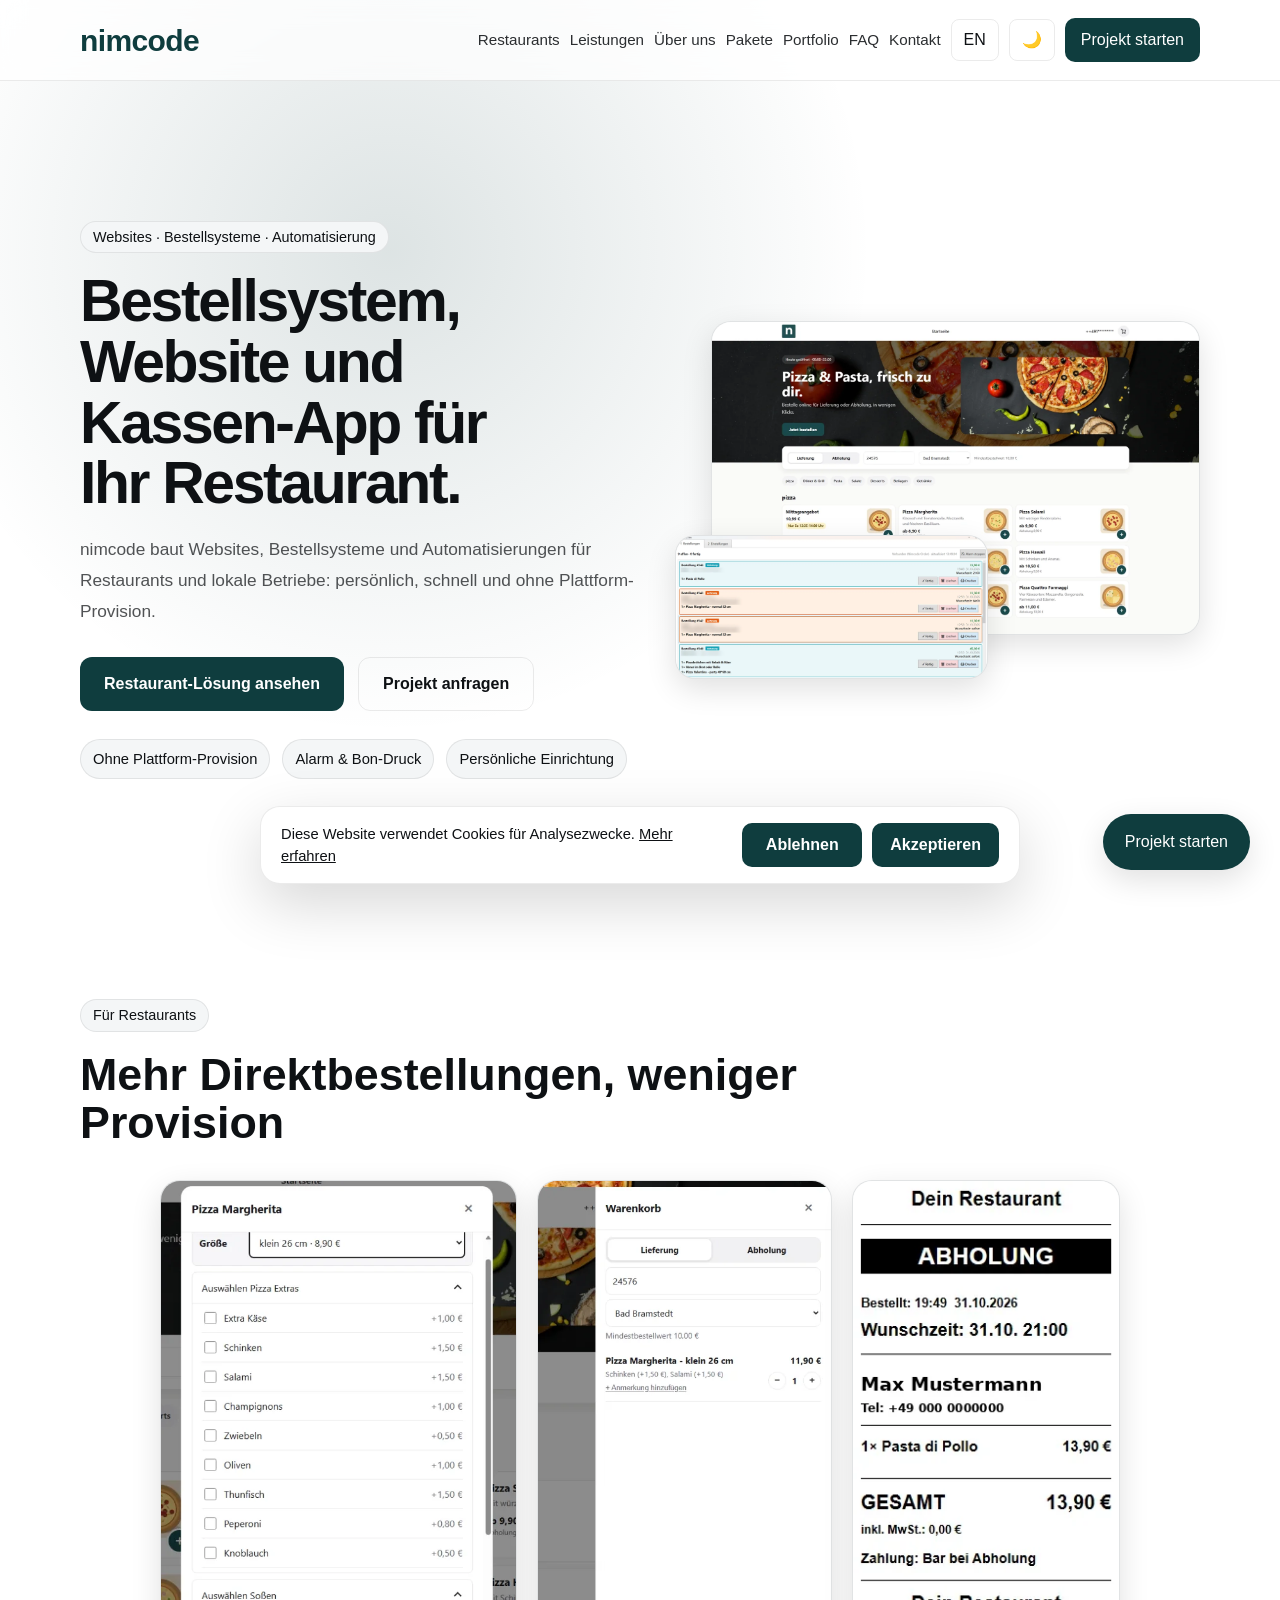
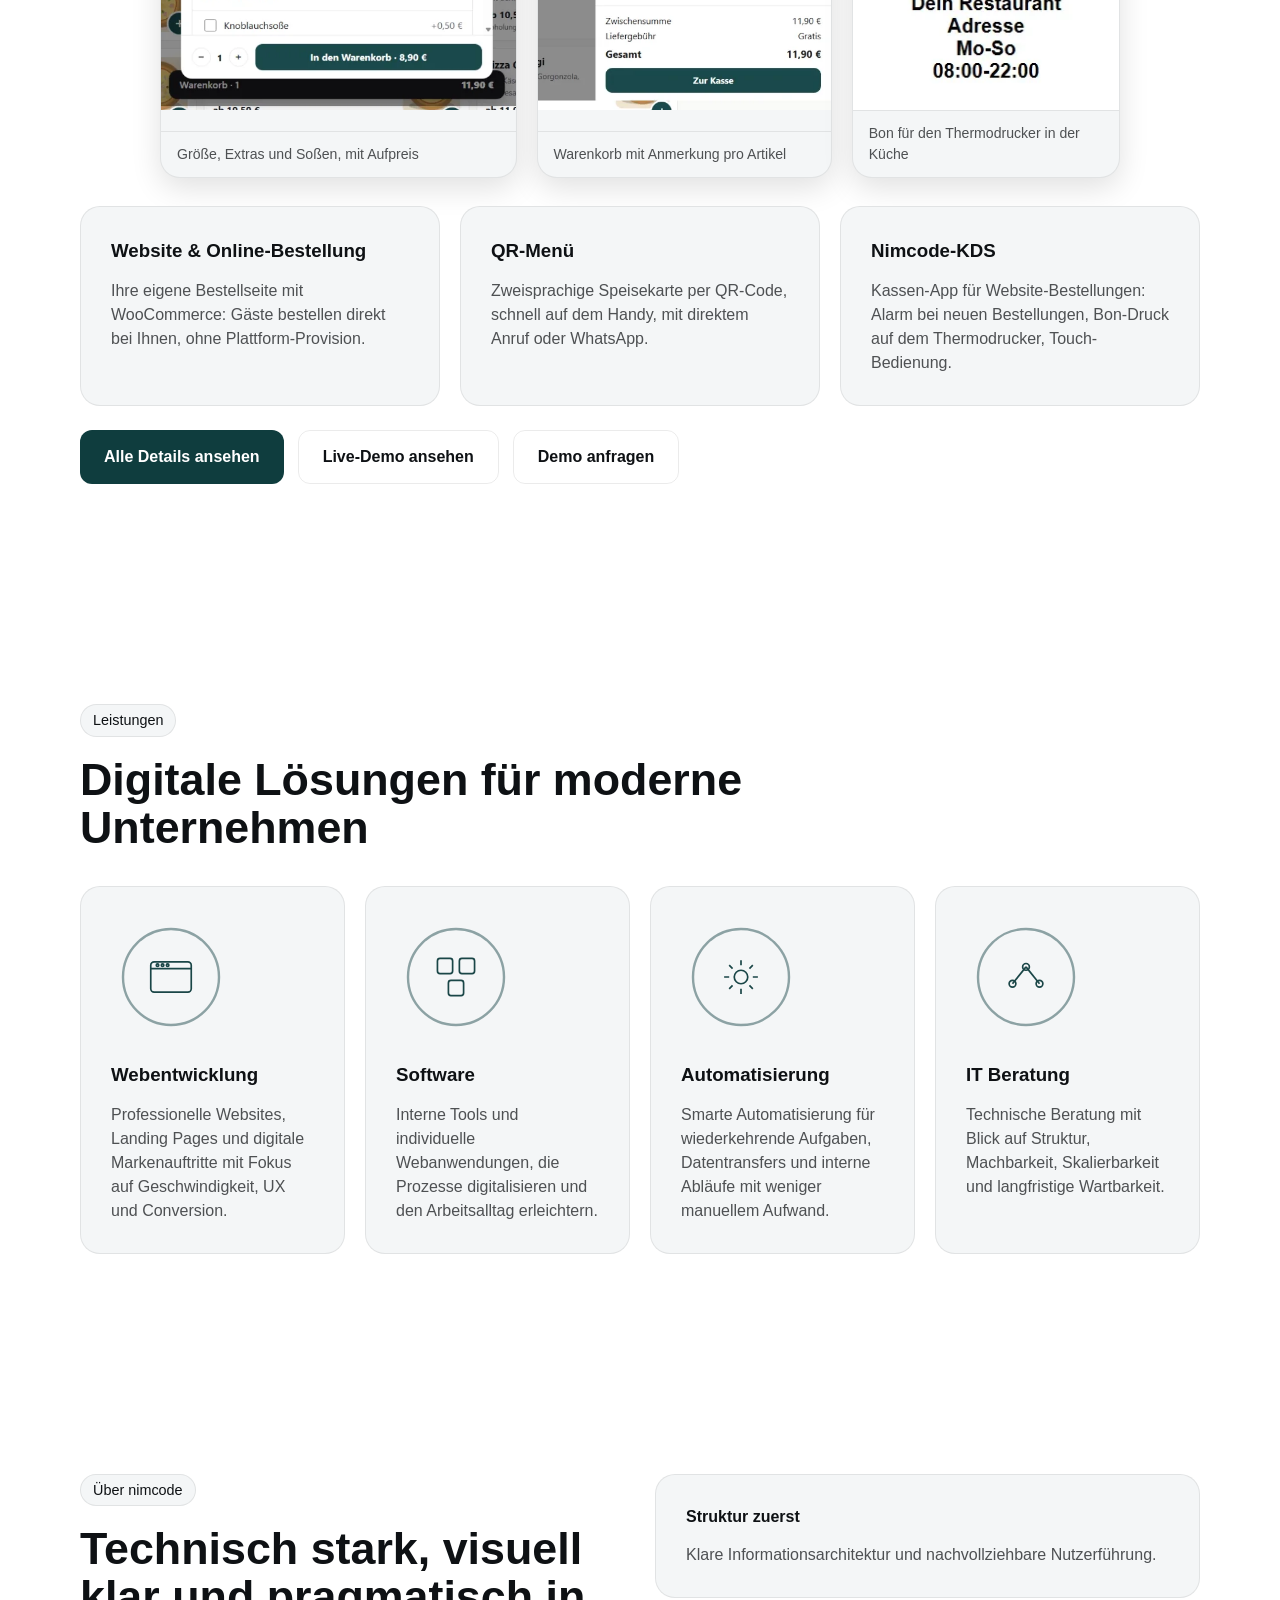
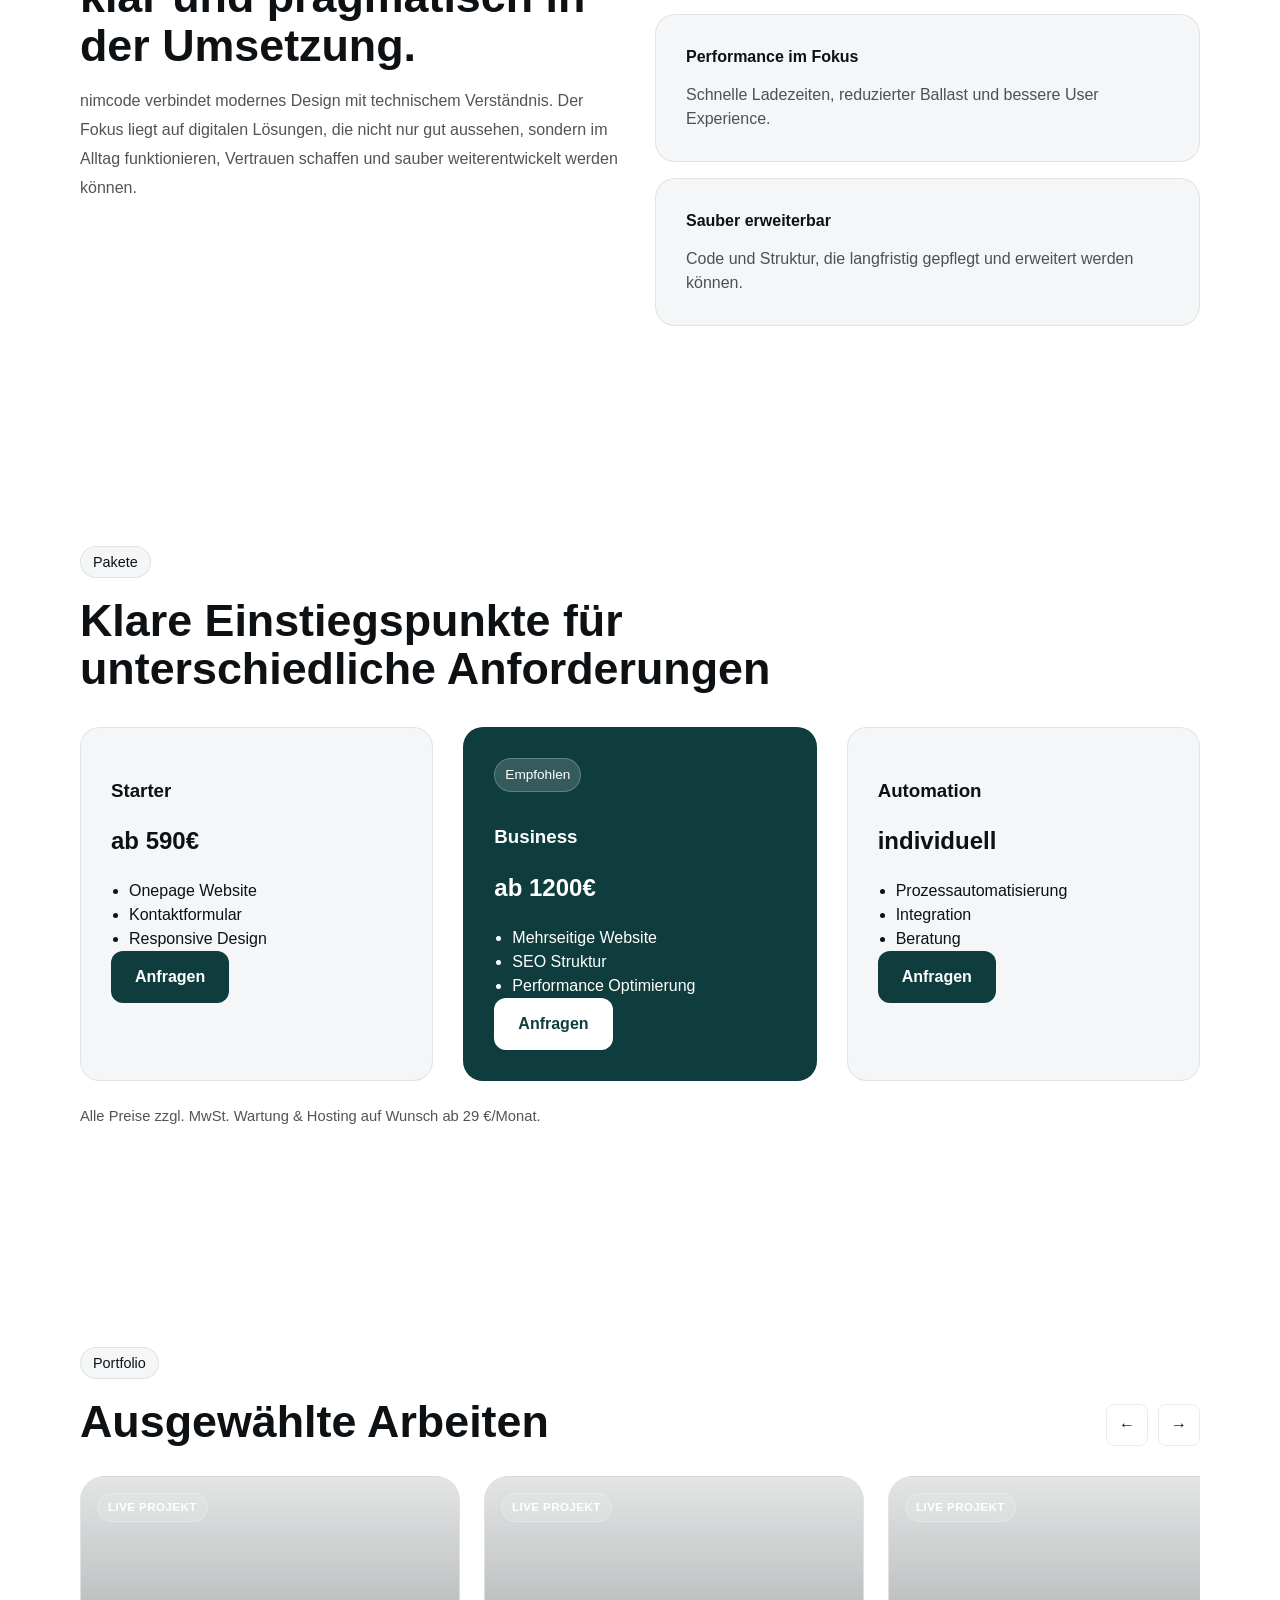
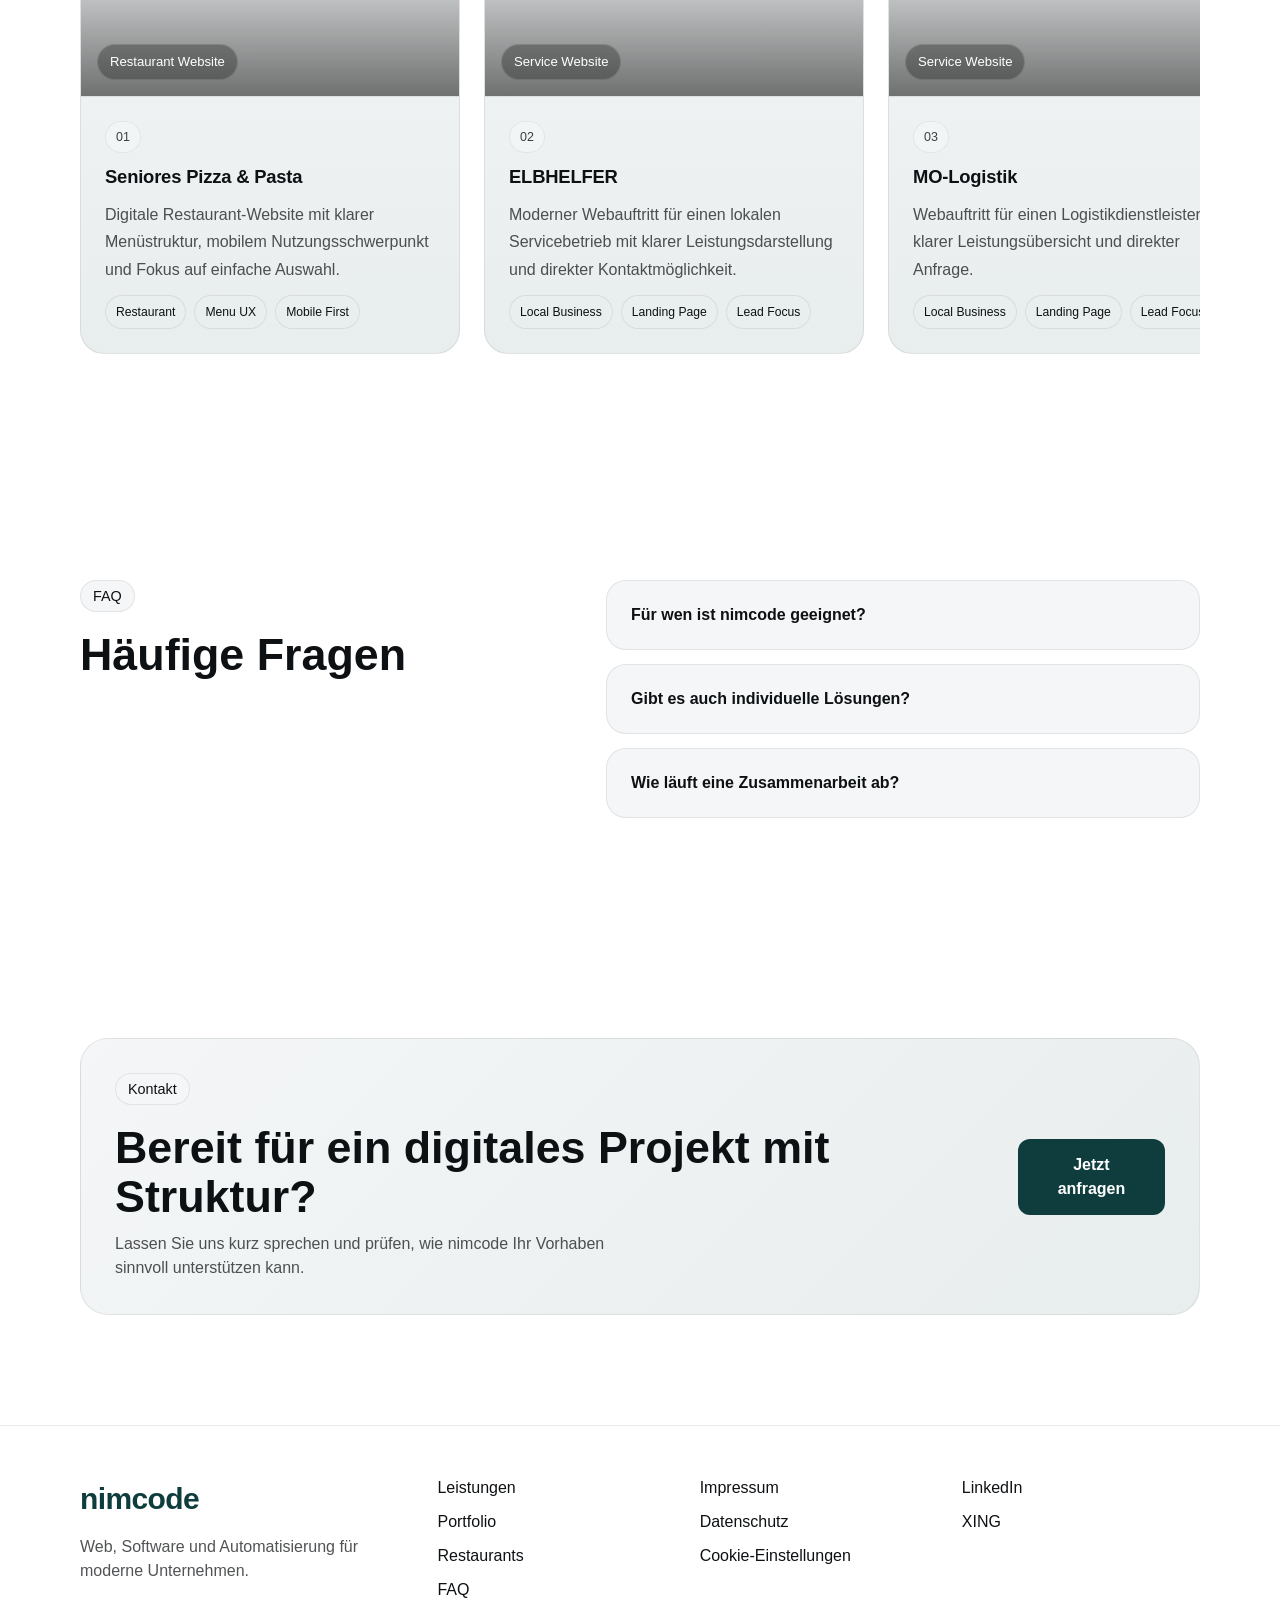
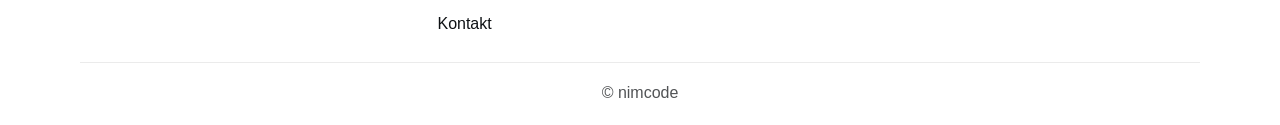
==== commit dd8793ea: "Logo im Dark Mode lesbar, Demo-Seite, Galerie-Swipe bis 980px Co-Authored-By: Claude Sonnet 5.5 <nor" ====
--- a/index.html
+++ b/index.html
@@ -222,6 +222,7 @@
 
     <p class="section-cta hero-actions">
       <a href="/restaurants/" class="btn" data-de="Alle Details ansehen" data-en="See all details">Alle Details ansehen</a>
+      <a href="/demo/" class="btn btn-secondary" data-de="Live-Demo ansehen" data-en="View live demo">Live-Demo ansehen</a>
       <a href="/contact/" class="btn btn-secondary" data-de="Demo anfragen" data-en="Request a demo">Demo anfragen</a>
     </p>
   </div>
--- a/css/style.css
+++ b/css/style.css
@@ -1637,7 +1637,7 @@
   max-width:1120px;
 }
 
-@media (max-width: 760px){
+@media (max-width: 980px){
   .shots-row,
   .shots-row.shots-row-wide{
     max-width:none;
@@ -1654,3 +1654,17 @@
     scroll-snap-align:center;
   }
 }
+
+/* Logo im Dark Mode lesbar */
+.dark .logo,
+.dark .footer-logo,
+.dark .loader-logo{
+  color:#5fb8b5;
+}
+
+/* Demo-Seite */
+.demo-note{
+  margin-top:14px;
+  font-size:.92rem;
+  opacity:.75;
+}
--- a/css/style.css
+++ b/css/style.css
@@ -1637,7 +1637,7 @@
   max-width:1120px;
 }
 
-@media (max-width: 760px){
+@media (max-width: 980px){
   .shots-row,
   .shots-row.shots-row-wide{
     max-width:none;
@@ -1654,3 +1654,17 @@
     scroll-snap-align:center;
   }
 }
+
+/* Logo im Dark Mode lesbar */
+.dark .logo,
+.dark .footer-logo,
+.dark .loader-logo{
+  color:#5fb8b5;
+}
+
+/* Demo-Seite */
+.demo-note{
+  margin-top:14px;
+  font-size:.92rem;
+  opacity:.75;
+}
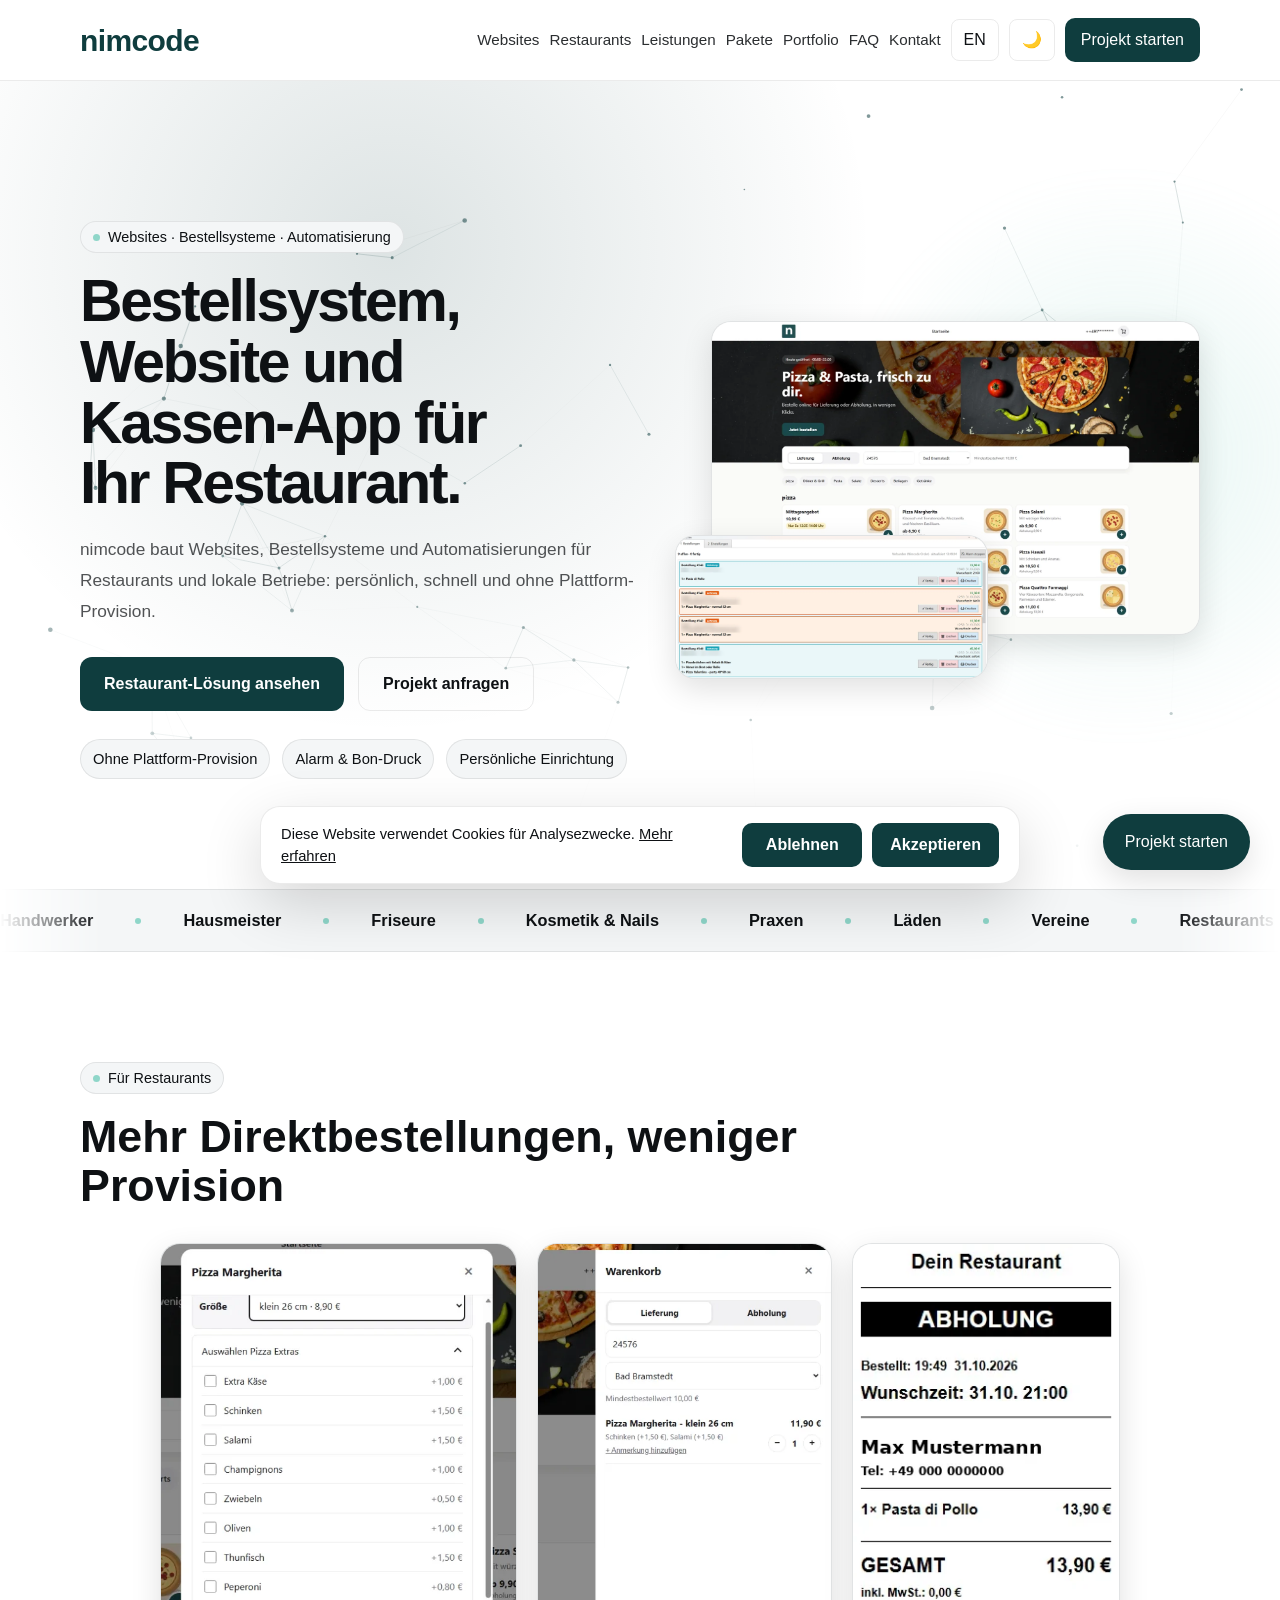
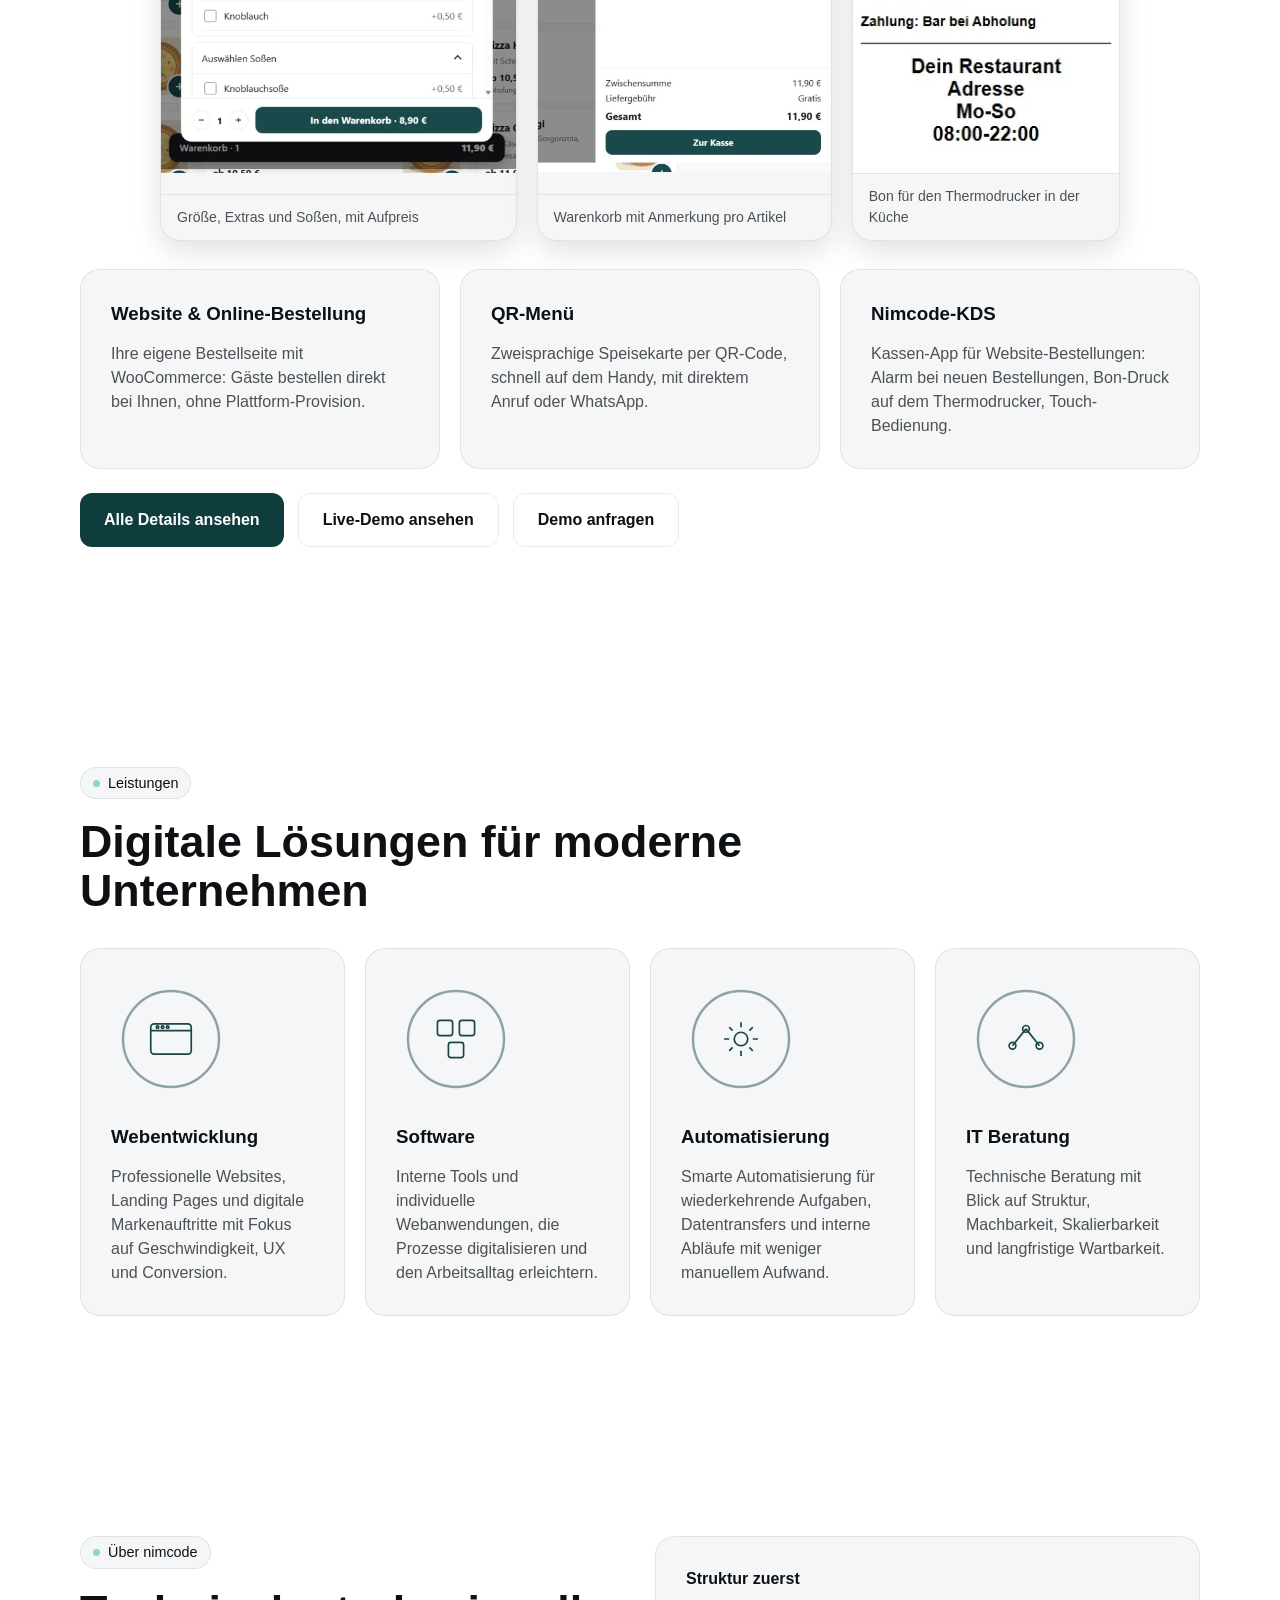
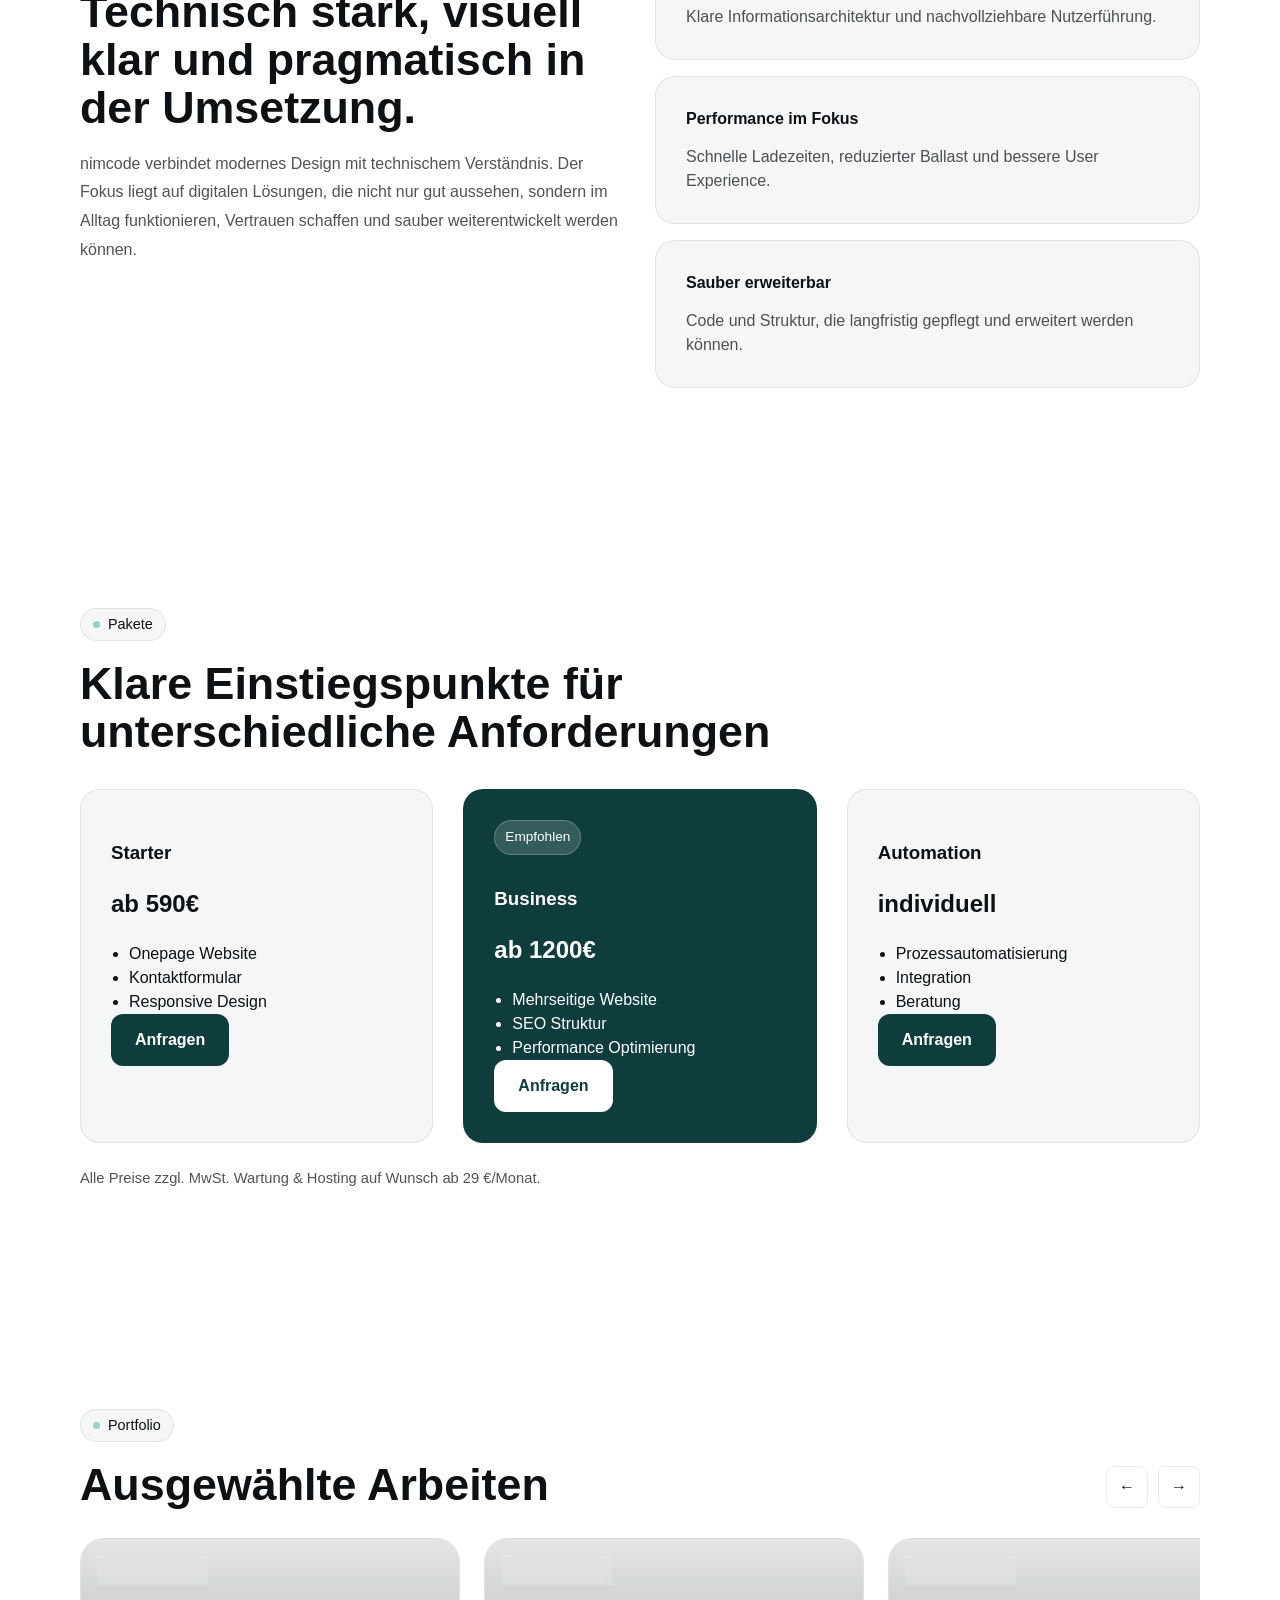
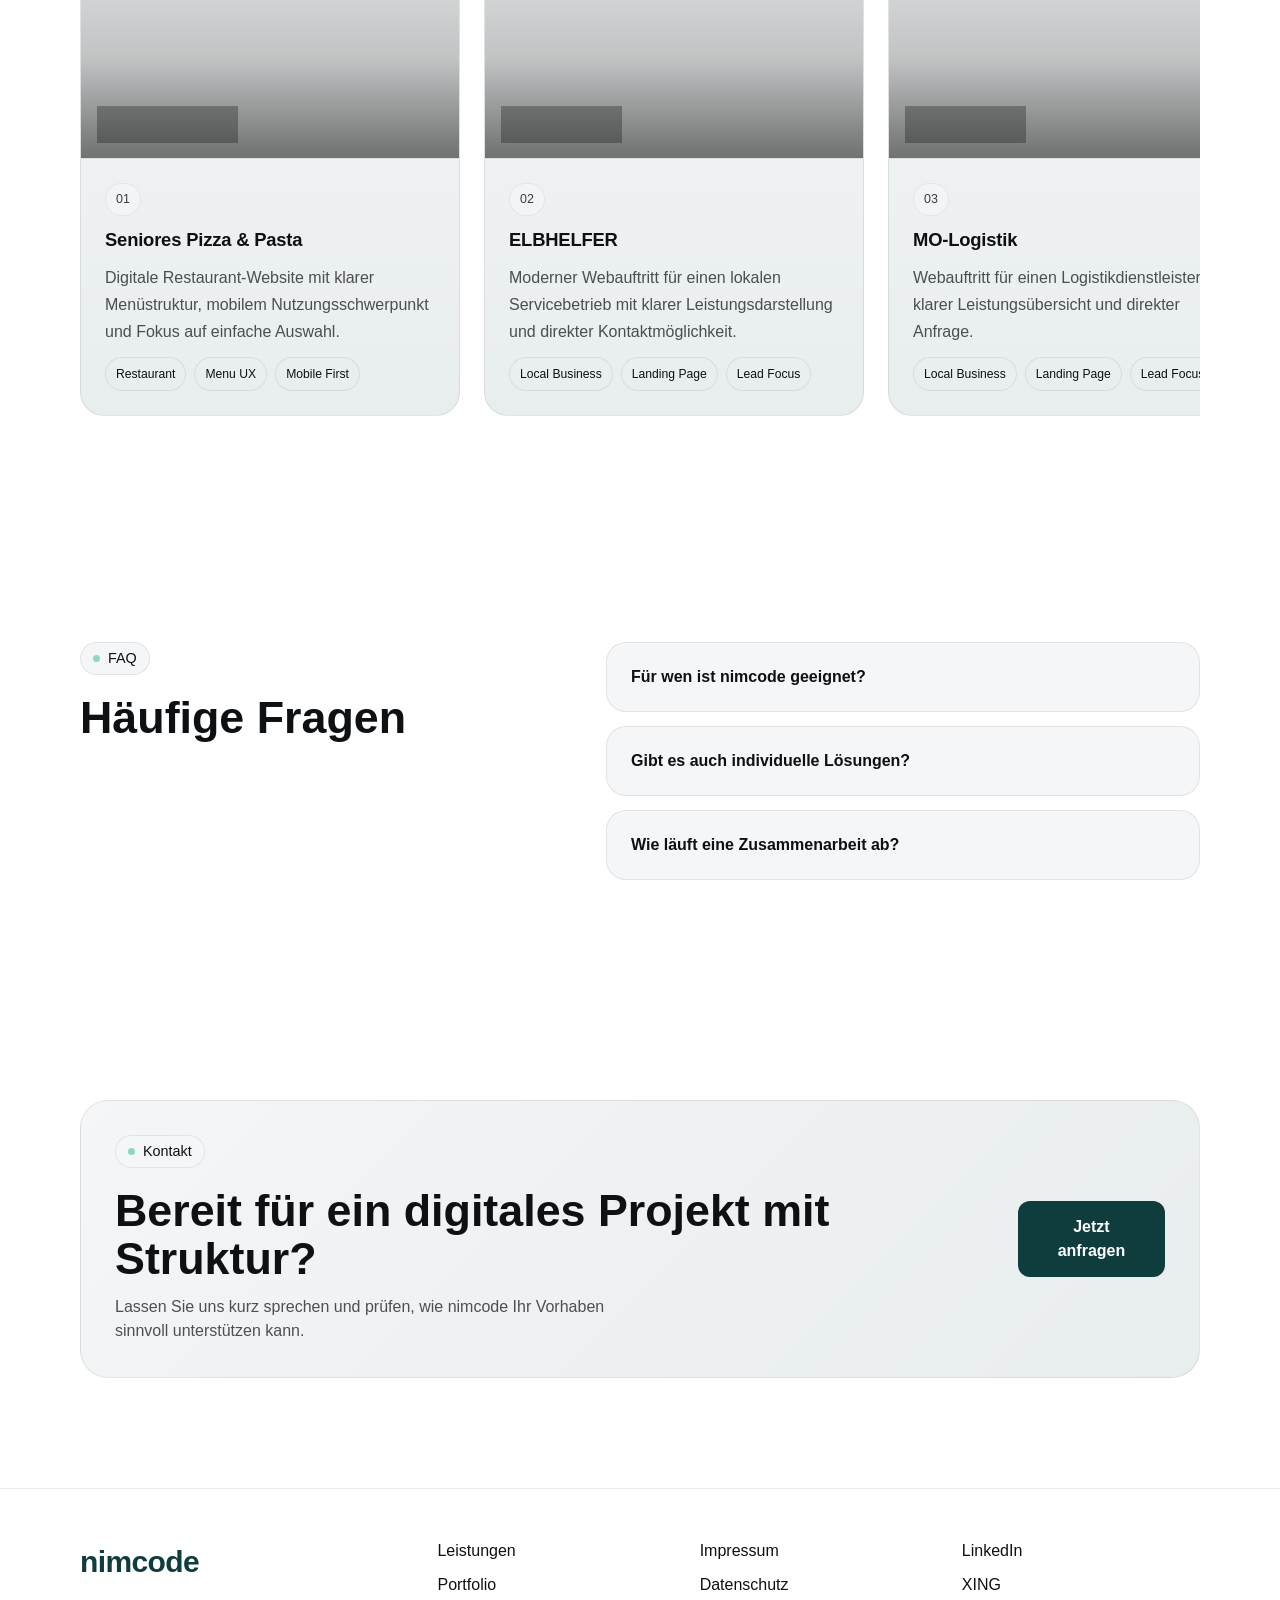
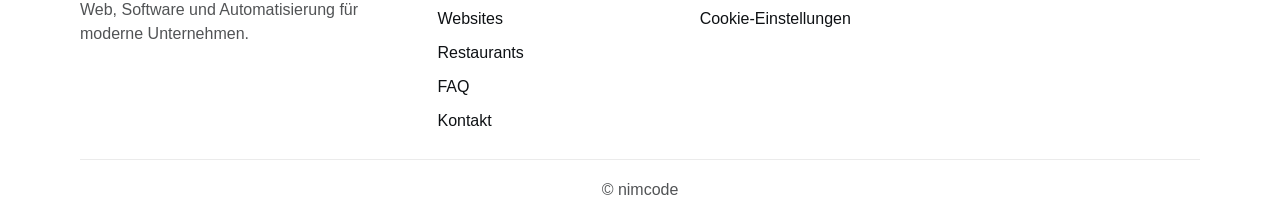
==== commit e65d4660: "Neue Seite /websites/ für kleine Betriebe und Animationen auf allen Hauptseiten - /websites/: Zielgr" ====
--- a/index.html
+++ b/index.html
@@ -18,14 +18,14 @@
   <meta name="msvalidate.01" content="9C1854512252980C868C134B0EEB48AB" />
   <link rel="icon" href="/favicon.ico" sizes="any">
   <link rel="shortcut icon" href="/favicon.ico">
-  <title>Websites, QR-Menü & Kassen-Tools für Restaurants | nimcode</title>
-  <meta name="description" content="nimcode baut Websites, Online-Bestellung, QR-Menüs und Kassen-Tools für Restaurants und lokale Betriebe. Direkt vom Entwickler, Pakete ab 590 €.">
+  <title>Websites für kleine Betriebe & Restaurants in Hamburg | nimcode</title>
+  <meta name="description" content="Websites, Online-Bestellsysteme und Kassen-Tools für kleine Betriebe und Restaurants in Hamburg, Bad Bramstedt und Umgebung. Persönlich, auf Deutsch und Arabisch. Pakete ab 590 €.">
   <meta name="author" content="nimcode">
 
-  <meta property="og:title" content="Websites, QR-Menü & Kassen-Tools für Restaurants | nimcode">
+  <meta property="og:title" content="Websites für kleine Betriebe & Restaurants in Hamburg | nimcode">
   <meta
     property="og:description"
-    content="Websites, Online-Bestellung, QR-Menüs und Kassen-Tools für Restaurants und lokale Betriebe."
+    content="Websites, Online-Bestellsysteme und Kassen-Tools für kleine Betriebe und Restaurants in Hamburg, Bad Bramstedt und Umgebung."
   >
   <meta property="og:type" content="website">
   <meta property="og:url" content="https://nimcode.de/">
@@ -33,17 +33,18 @@
   <meta property="og:image" content="https://nimcode.de/og-image.jpg">
 
   <meta name="twitter:card" content="summary_large_image">
-  <meta name="twitter:title" content="Websites, QR-Menü & Kassen-Tools für Restaurants | nimcode">
+  <meta name="twitter:title" content="Websites für kleine Betriebe & Restaurants in Hamburg | nimcode">
   <meta
     name="twitter:description"
-    content="Websites, Online-Bestellung, QR-Menüs und Kassen-Tools für Restaurants und lokale Betriebe."
+    content="Websites, Online-Bestellsysteme und Kassen-Tools für kleine Betriebe und Restaurants in Hamburg, Bad Bramstedt und Umgebung."
   >
   <meta name="twitter:image" content="https://nimcode.de/og-image.jpg">
 
   <link rel="canonical" href="https://nimcode.de/">
-  <link rel="preload" href="/css/style.css" as="style">
-  <link rel="preload" href="/js/app.js" as="script">
-  <link rel="stylesheet" href="/css/style.css">
+  <link rel="preload" href="/css/style.css?v=20261121" as="style">
+  <link rel="preload" href="/js/app.js?v=20261121" as="script">
+  <link rel="stylesheet" href="/css/style.css?v=20261121">
+  <link rel="stylesheet" href="/css/motion.css?v=20261121">
 
   <script type="application/ld+json">
 {
@@ -52,12 +53,15 @@
   "name":"nimcode",
   "url":"https://nimcode.de/",
   "logo":"https://nimcode.de/logo.png",
-  "description":"Websites, QR-Menüs, Kassen-Tools und Automatisierung für Restaurants und lokale Betriebe.",
-  "areaServed":"DE",
+  "description":"Websites, Online-Bestellsysteme, Kassen-Tools und Automatisierung für kleine Betriebe und Restaurants in Hamburg, Bad Bramstedt und Umgebung.",
+  "areaServed":["Hamburg","Bad Bramstedt","Schleswig-Holstein"],
+  "knowsLanguage":["de","ar"],
   "founder":{"@type":"Person","name":"Manar Sras"},
   "sameAs":[
     "https://www.linkedin.com/in/manar-sras/",
-    "https://www.xing.com/profile/Manar_Sras/"
+    "https://www.xing.com/profile/Manar_Sras/",
+    "https://www.facebook.com/profile.php?id=61596058203556",
+    "https://www.instagram.com/nimcode.it/"
   ]
 }
   </script>
@@ -103,9 +107,9 @@
         </button>
 
         <nav class="nav-right" id="siteMenu" aria-label="Hauptnavigation">
+          <a href="/websites/" class="nav-link" data-de="Websites" data-en="Websites">Websites</a>
           <a href="/restaurants/" class="nav-link" data-de="Restaurants" data-en="Restaurants">Restaurants</a>
           <a href="#services" class="nav-link" data-de="Leistungen" data-en="Services">Leistungen</a>
-          <a href="#about" class="nav-link" data-de="Über uns" data-en="About">Über uns</a>
           <a href="#pricing" class="nav-link" data-de="Pakete" data-en="Packages">Pakete</a>
           <a href="#portfolio" class="nav-link" data-de="Portfolio" data-en="Portfolio">Portfolio</a>
           <a href="#faq" class="nav-link" data-de="FAQ" data-en="FAQ">FAQ</a>
@@ -182,6 +186,31 @@
     </div>
   </div>
 </section>
+
+<div class="marquee" aria-label="Branchen">
+      <div class="marquee-track">
+        <div class="marquee-group">
+          <span data-de="Handwerker" data-en="Tradespeople">Handwerker</span>
+          <span data-de="Hausmeister" data-en="Caretakers">Hausmeister</span>
+          <span data-de="Friseure" data-en="Hair salons">Friseure</span>
+          <span data-de="Kosmetik &amp; Nails" data-en="Beauty &amp; nails">Kosmetik &amp; Nails</span>
+          <span data-de="Praxen" data-en="Practices">Praxen</span>
+          <span data-de="Läden" data-en="Shops">Läden</span>
+          <span data-de="Vereine" data-en="Clubs">Vereine</span>
+          <span data-de="Restaurants" data-en="Restaurants">Restaurants</span>
+        </div>
+        <div class="marquee-group" aria-hidden="true">
+          <span data-de="Handwerker" data-en="Tradespeople">Handwerker</span>
+          <span data-de="Hausmeister" data-en="Caretakers">Hausmeister</span>
+          <span data-de="Friseure" data-en="Hair salons">Friseure</span>
+          <span data-de="Kosmetik &amp; Nails" data-en="Beauty &amp; nails">Kosmetik &amp; Nails</span>
+          <span data-de="Praxen" data-en="Practices">Praxen</span>
+          <span data-de="Läden" data-en="Shops">Läden</span>
+          <span data-de="Vereine" data-en="Clubs">Vereine</span>
+          <span data-de="Restaurants" data-en="Restaurants">Restaurants</span>
+        </div>
+      </div>
+    </div>
 
 <section class="section" id="restaurants">
   <div class="container">
@@ -719,6 +748,7 @@
         <div class="footer-links">
           <a href="#services" data-de="Leistungen" data-en="Services">Leistungen</a>
           <a href="#portfolio" data-de="Portfolio" data-en="Portfolio">Portfolio</a>
+          <a href="/websites/" data-de="Websites" data-en="Websites">Websites</a>
           <a href="/restaurants/" data-de="Restaurants" data-en="Restaurants">Restaurants</a>
           <a href="#faq" data-de="FAQ" data-en="FAQ">FAQ</a>
           <a href="/contact/" data-de="Kontakt" data-en="Contact">Kontakt</a>
@@ -755,7 +785,8 @@
       <button type="button" id="acceptCookies">Akzeptieren</button>
     </div>
   </div>
-  <script src="/js/app.js" defer></script>
+  <script src="/js/app.js?v=20261121" defer></script>
+  <script src="/js/motion.js?v=20261121" defer></script>
   <script defer data-domain="nimcode.de" src="https://plausible.io/js/script.js"></script>
 </body>
 </html>
--- a/css/style.css
+++ b/css/style.css
@@ -1668,3 +1668,162 @@
   font-size:.92rem;
   opacity:.75;
 }
+
+/* Kassen-App-Galerie: auf Tablet/Handy untereinander statt abgeschnitten */
+@media (max-width: 980px){
+  .shots-row.shots-row-stack{
+    flex-direction:column;
+    align-items:center;
+    overflow:visible;
+    margin-inline:0;
+    padding:0;
+    max-width:100%;
+    gap:24px;
+  }
+  .shots-row.shots-row-stack .shot{
+    flex:none;
+    width:100%;
+  }
+  .shots-row.shots-row-stack .shot:nth-child(2){
+    width:min(260px,70%);
+  }
+}
+
+/* ===== WEBSITES PAGE (/websites/) ===== */
+
+.device-stack{
+  position:relative;
+  padding:0 0 40px 0;
+}
+
+.device-desktop,
+.device-phone{
+  margin:0;
+  overflow:hidden;
+  background:var(--surface);
+  box-shadow:var(--shadow-lg);
+}
+
+.device-desktop{
+  width:88%;
+  border:1px solid var(--border);
+  border-radius:var(--radius-md);
+}
+
+.device-phone{
+  position:absolute;
+  right:0;
+  bottom:0;
+  width:30%;
+  min-width:130px;
+  border:6px solid #0b2324;
+  border-radius:26px;
+}
+
+.device-desktop img,
+.device-phone img{
+  width:100%;
+  height:auto;
+}
+
+.industry-grid{
+  display:grid;
+  grid-template-columns:repeat(3, minmax(0, 1fr));
+  gap:20px;
+}
+
+.industry-card{
+  display:block;
+  border-radius:var(--radius-md);
+  background:var(--surface);
+}
+
+.industry-card h3{
+  margin:14px 0 0;
+}
+
+.industry-icon{
+  display:inline-grid;
+  place-items:center;
+  width:52px;
+  height:52px;
+  border-radius:14px;
+  background:var(--bg);
+  border:1px solid var(--border);
+  font-size:1.5rem;
+}
+
+.industry-link{
+  background:var(--petrol);
+  color:#fff;
+  border-color:transparent;
+}
+
+.industry-link p{
+  color:rgba(255,255,255,.8);
+}
+
+.split-example{
+  grid-template-columns:minmax(0, 1.1fr) minmax(0, .9fr);
+}
+
+.split-package{
+  grid-template-columns:minmax(0, 1fr) minmax(0, .9fr);
+}
+
+.package-intro{
+  margin:18px 0 0;
+  color:var(--text-muted);
+  line-height:1.7;
+  max-width:52ch;
+}
+
+.package-card{
+  border-radius:var(--radius-lg);
+}
+
+.package-card ul{
+  margin:0 0 18px;
+  padding-left:20px;
+  display:grid;
+  gap:8px;
+}
+
+.package-note{
+  margin:0 0 20px;
+  font-size:.88rem;
+  opacity:.8;
+}
+
+@media (min-width: 981px){
+  .steps-4{
+    grid-template-columns:repeat(4, minmax(0, 1fr));
+  }
+}
+
+@media (max-width: 980px){
+  .industry-grid{
+    grid-template-columns:repeat(2, minmax(0, 1fr));
+  }
+
+  .split-example,
+  .split-package{
+    grid-template-columns:1fr;
+  }
+
+  .device-stack{
+    max-width:560px;
+  }
+}
+
+@media (max-width: 560px){
+  .industry-grid{
+    grid-template-columns:1fr;
+  }
+
+  .device-phone{
+    width:34%;
+    border-width:4px;
+    border-radius:18px;
+  }
+}
--- a/css/style.css
+++ b/css/style.css
@@ -1668,3 +1668,162 @@
   font-size:.92rem;
   opacity:.75;
 }
+
+/* Kassen-App-Galerie: auf Tablet/Handy untereinander statt abgeschnitten */
+@media (max-width: 980px){
+  .shots-row.shots-row-stack{
+    flex-direction:column;
+    align-items:center;
+    overflow:visible;
+    margin-inline:0;
+    padding:0;
+    max-width:100%;
+    gap:24px;
+  }
+  .shots-row.shots-row-stack .shot{
+    flex:none;
+    width:100%;
+  }
+  .shots-row.shots-row-stack .shot:nth-child(2){
+    width:min(260px,70%);
+  }
+}
+
+/* ===== WEBSITES PAGE (/websites/) ===== */
+
+.device-stack{
+  position:relative;
+  padding:0 0 40px 0;
+}
+
+.device-desktop,
+.device-phone{
+  margin:0;
+  overflow:hidden;
+  background:var(--surface);
+  box-shadow:var(--shadow-lg);
+}
+
+.device-desktop{
+  width:88%;
+  border:1px solid var(--border);
+  border-radius:var(--radius-md);
+}
+
+.device-phone{
+  position:absolute;
+  right:0;
+  bottom:0;
+  width:30%;
+  min-width:130px;
+  border:6px solid #0b2324;
+  border-radius:26px;
+}
+
+.device-desktop img,
+.device-phone img{
+  width:100%;
+  height:auto;
+}
+
+.industry-grid{
+  display:grid;
+  grid-template-columns:repeat(3, minmax(0, 1fr));
+  gap:20px;
+}
+
+.industry-card{
+  display:block;
+  border-radius:var(--radius-md);
+  background:var(--surface);
+}
+
+.industry-card h3{
+  margin:14px 0 0;
+}
+
+.industry-icon{
+  display:inline-grid;
+  place-items:center;
+  width:52px;
+  height:52px;
+  border-radius:14px;
+  background:var(--bg);
+  border:1px solid var(--border);
+  font-size:1.5rem;
+}
+
+.industry-link{
+  background:var(--petrol);
+  color:#fff;
+  border-color:transparent;
+}
+
+.industry-link p{
+  color:rgba(255,255,255,.8);
+}
+
+.split-example{
+  grid-template-columns:minmax(0, 1.1fr) minmax(0, .9fr);
+}
+
+.split-package{
+  grid-template-columns:minmax(0, 1fr) minmax(0, .9fr);
+}
+
+.package-intro{
+  margin:18px 0 0;
+  color:var(--text-muted);
+  line-height:1.7;
+  max-width:52ch;
+}
+
+.package-card{
+  border-radius:var(--radius-lg);
+}
+
+.package-card ul{
+  margin:0 0 18px;
+  padding-left:20px;
+  display:grid;
+  gap:8px;
+}
+
+.package-note{
+  margin:0 0 20px;
+  font-size:.88rem;
+  opacity:.8;
+}
+
+@media (min-width: 981px){
+  .steps-4{
+    grid-template-columns:repeat(4, minmax(0, 1fr));
+  }
+}
+
+@media (max-width: 980px){
+  .industry-grid{
+    grid-template-columns:repeat(2, minmax(0, 1fr));
+  }
+
+  .split-example,
+  .split-package{
+    grid-template-columns:1fr;
+  }
+
+  .device-stack{
+    max-width:560px;
+  }
+}
+
+@media (max-width: 560px){
+  .industry-grid{
+    grid-template-columns:1fr;
+  }
+
+  .device-phone{
+    width:34%;
+    border-width:4px;
+    border-radius:18px;
+  }
+}
--- a/css/motion.css
+++ b/css/motion.css
@@ -0,0 +1,278 @@
+/* =====================================================================
+   nimcode – Motion
+   Dezente Animationen für alle Hauptseiten.
+   Alles hier greift nur, wenn js/motion.js die Klasse "motion" auf <html>
+   setzt. Bei "prefers-reduced-motion" oder ohne JavaScript bleibt die
+   Seite ruhig und vollständig sichtbar.
+   ===================================================================== */
+
+:root{
+  --mint:#8fd6c9;
+  --mint-rgb:143,214,201;
+  --ease-out:cubic-bezier(.22,1,.36,1);
+}
+
+/* ---------- Hero: Netz-Hintergrund + Aurora ---------- */
+
+.net-bg{
+  position:absolute;
+  inset:0;
+  width:100%;
+  height:100%;
+  z-index:-1;
+  pointer-events:none;
+  opacity:0;
+  transition:opacity 1.2s ease;
+  -webkit-mask-image:linear-gradient(to bottom, #000 55%, transparent 100%);
+          mask-image:linear-gradient(to bottom, #000 55%, transparent 100%);
+}
+
+.net-bg.is-on{ opacity:1; }
+
+.motion .hero,
+.motion .page-hero{
+  isolation:isolate;
+  overflow:hidden;
+}
+
+.motion .hero::after,
+.motion .page-hero::after{
+  content:"";
+  position:absolute;
+  right:-12%;
+  top:8%;
+  width:min(620px, 70vw);
+  height:min(620px, 70vw);
+  border-radius:50%;
+  background:radial-gradient(circle, rgba(var(--mint-rgb),.22), transparent 65%);
+  filter:blur(10px);
+  z-index:-1;
+  pointer-events:none;
+  animation:aurora-drift 18s ease-in-out infinite alternate;
+}
+
+/* ---------- Hero: Einstieg Schritt für Schritt ---------- */
+
+.motion .hero-text > *{
+  animation:hero-in .9s var(--ease-out) both;
+  animation-delay:calc(var(--i, 0) * 110ms + 150ms);
+}
+
+.motion .hero-shots .shot,
+.motion .page-hero .shot{
+  animation:hero-in 1s var(--ease-out) both .45s;
+}
+
+.motion .hero-shots .hero-shot-main,
+.motion .device-stack .device-phone{
+  animation:hero-in 1s var(--ease-out) both .45s, float-slow 7s ease-in-out 1.5s infinite;
+}
+
+.motion .hero-shots .hero-shot-second,
+.motion .device-stack .device-desktop{
+  animation:hero-in 1s var(--ease-out) both .65s, float-slower 9s ease-in-out 1.7s infinite;
+}
+
+/* ---------- Gestaffeltes Einblenden in Abschnitten ---------- */
+
+.motion .stagger > *{
+  opacity:0;
+  transform:translateY(26px);
+}
+
+.motion .section.show .stagger > *{
+  animation:fade-up .75s var(--ease-out) both;
+  animation-delay:calc(var(--i, 0) * 90ms);
+}
+
+/* ---------- Kicker mit Puls-Punkt ---------- */
+
+.motion .section-kicker::before,
+.motion .eyebrow::before{
+  content:"";
+  width:7px;
+  height:7px;
+  border-radius:50%;
+  background:var(--mint);
+  box-shadow:0 0 0 0 rgba(var(--mint-rgb),.7);
+  animation:dot-ping 2.4s ease-out infinite;
+}
+
+/* ---------- Haupt-Buttons: weiches Leuchten ---------- */
+
+.motion .hero .btn:not(.btn-secondary),
+.motion .page-hero .btn:not(.btn-secondary),
+.motion .contact-strip .btn,
+.motion .floating-cta{
+  animation:pulse-glow 3.2s ease-in-out infinite;
+}
+
+.motion .btn,
+.motion .btn-secondary,
+.motion .cta{
+  transition:transform .25s var(--ease-out), box-shadow .25s ease, background-color .25s ease;
+}
+
+/* ---------- Karten: Lichtkegel folgt der Maus ---------- */
+
+.motion .spot{
+  position:relative;
+  isolation:isolate;
+}
+
+.motion .spot::after{
+  content:"";
+  position:absolute;
+  inset:0;
+  border-radius:inherit;
+  background:radial-gradient(380px circle at var(--mx, 50%) var(--my, 50%), rgba(var(--mint-rgb),.20), transparent 45%);
+  opacity:0;
+  transition:opacity .35s ease;
+  pointer-events:none;
+  z-index:-1;
+}
+
+.motion .spot:hover::after{ opacity:1; }
+
+.motion .card,
+.motion .price-card,
+.motion .mini-card,
+.motion .step{
+  transition:transform .35s var(--ease-out), box-shadow .35s ease, border-color .35s ease;
+}
+
+.motion .card:hover,
+.motion .price-card:hover,
+.motion .mini-card:hover,
+.motion .step:hover{
+  border-color:rgba(var(--mint-rgb),.55);
+}
+
+/* ---------- Screenshots: leichter Zoom beim Hover ---------- */
+
+.motion .shot img{
+  transition:transform .6s var(--ease-out);
+}
+
+.motion .shot:hover img{
+  transform:scale(1.03);
+}
+
+/* ---------- Laufband (Branchen) ---------- */
+
+.marquee{
+  position:relative;
+  overflow:hidden;
+  padding:18px 0;
+  border-block:1px solid var(--border);
+  background:var(--surface);
+  -webkit-mask-image:linear-gradient(to right, transparent, #000 8%, #000 92%, transparent);
+          mask-image:linear-gradient(to right, transparent, #000 8%, #000 92%, transparent);
+}
+
+.marquee-track{
+  display:flex;
+  width:max-content;
+  gap:0;
+}
+
+.marquee-group{
+  display:flex;
+  align-items:center;
+  gap:42px;
+  padding-right:42px;
+  flex-shrink:0;
+}
+
+.marquee-group span{
+  display:inline-flex;
+  align-items:center;
+  gap:42px;
+  font-weight:600;
+  font-size:1.02rem;
+  white-space:nowrap;
+  color:var(--text);
+}
+
+.marquee-group span::after{
+  content:"";
+  width:6px;
+  height:6px;
+  border-radius:50%;
+  background:var(--mint);
+}
+
+.motion .marquee-track{
+  animation:marquee 32s linear infinite;
+}
+
+.motion .marquee:hover .marquee-track{
+  animation-play-state:paused;
+}
+
+/* Ohne Motion: Laufband als ruhige, umbrechende Zeile */
+html:not(.motion) .marquee-track{
+  width:auto;
+  justify-content:center;
+}
+
+html:not(.motion) .marquee-group{
+  flex-wrap:wrap;
+  justify-content:center;
+  gap:12px 28px;
+  padding:0 20px;
+}
+
+html:not(.motion) .marquee-group[aria-hidden="true"]{
+  display:none;
+}
+
+/* ---------- Keyframes ---------- */
+
+@keyframes hero-in{
+  from{ opacity:0; transform:translateY(28px); filter:blur(6px); }
+  to{ opacity:1; transform:none; filter:none; }
+}
+
+@keyframes fade-up{
+  from{ opacity:0; transform:translateY(26px); }
+  to{ opacity:1; transform:none; }
+}
+
+@keyframes float-slow{
+  0%, 100%{ transform:translateY(0); }
+  50%{ transform:translateY(-10px); }
+}
+
+@keyframes float-slower{
+  0%, 100%{ transform:translateY(0); }
+  50%{ transform:translateY(8px); }
+}
+
+@keyframes aurora-drift{
+  0%{ transform:translate(0, 0) scale(1); }
+  50%{ transform:translate(-8%, 10%) scale(1.12); }
+  100%{ transform:translate(-16%, -4%) scale(.95); }
+}
+
+@keyframes pulse-glow{
+  0%, 100%{ box-shadow:0 0 0 0 rgba(var(--mint-rgb),0); }
+  50%{ box-shadow:0 0 0 6px rgba(var(--mint-rgb),.18), 0 8px 26px rgba(15,61,62,.28); }
+}
+
+@keyframes dot-ping{
+  0%{ box-shadow:0 0 0 0 rgba(var(--mint-rgb),.7); }
+  70%, 100%{ box-shadow:0 0 0 8px rgba(var(--mint-rgb),0); }
+}
+
+@keyframes marquee{
+  from{ transform:translateX(0); }
+  to{ transform:translateX(-50%); }
+}
+
+/* ---------- Sicherheitsnetz ---------- */
+
+@media (prefers-reduced-motion: reduce){
+  .net-bg{ display:none; }
+  .motion .stagger > *{ opacity:1; transform:none; }
+}
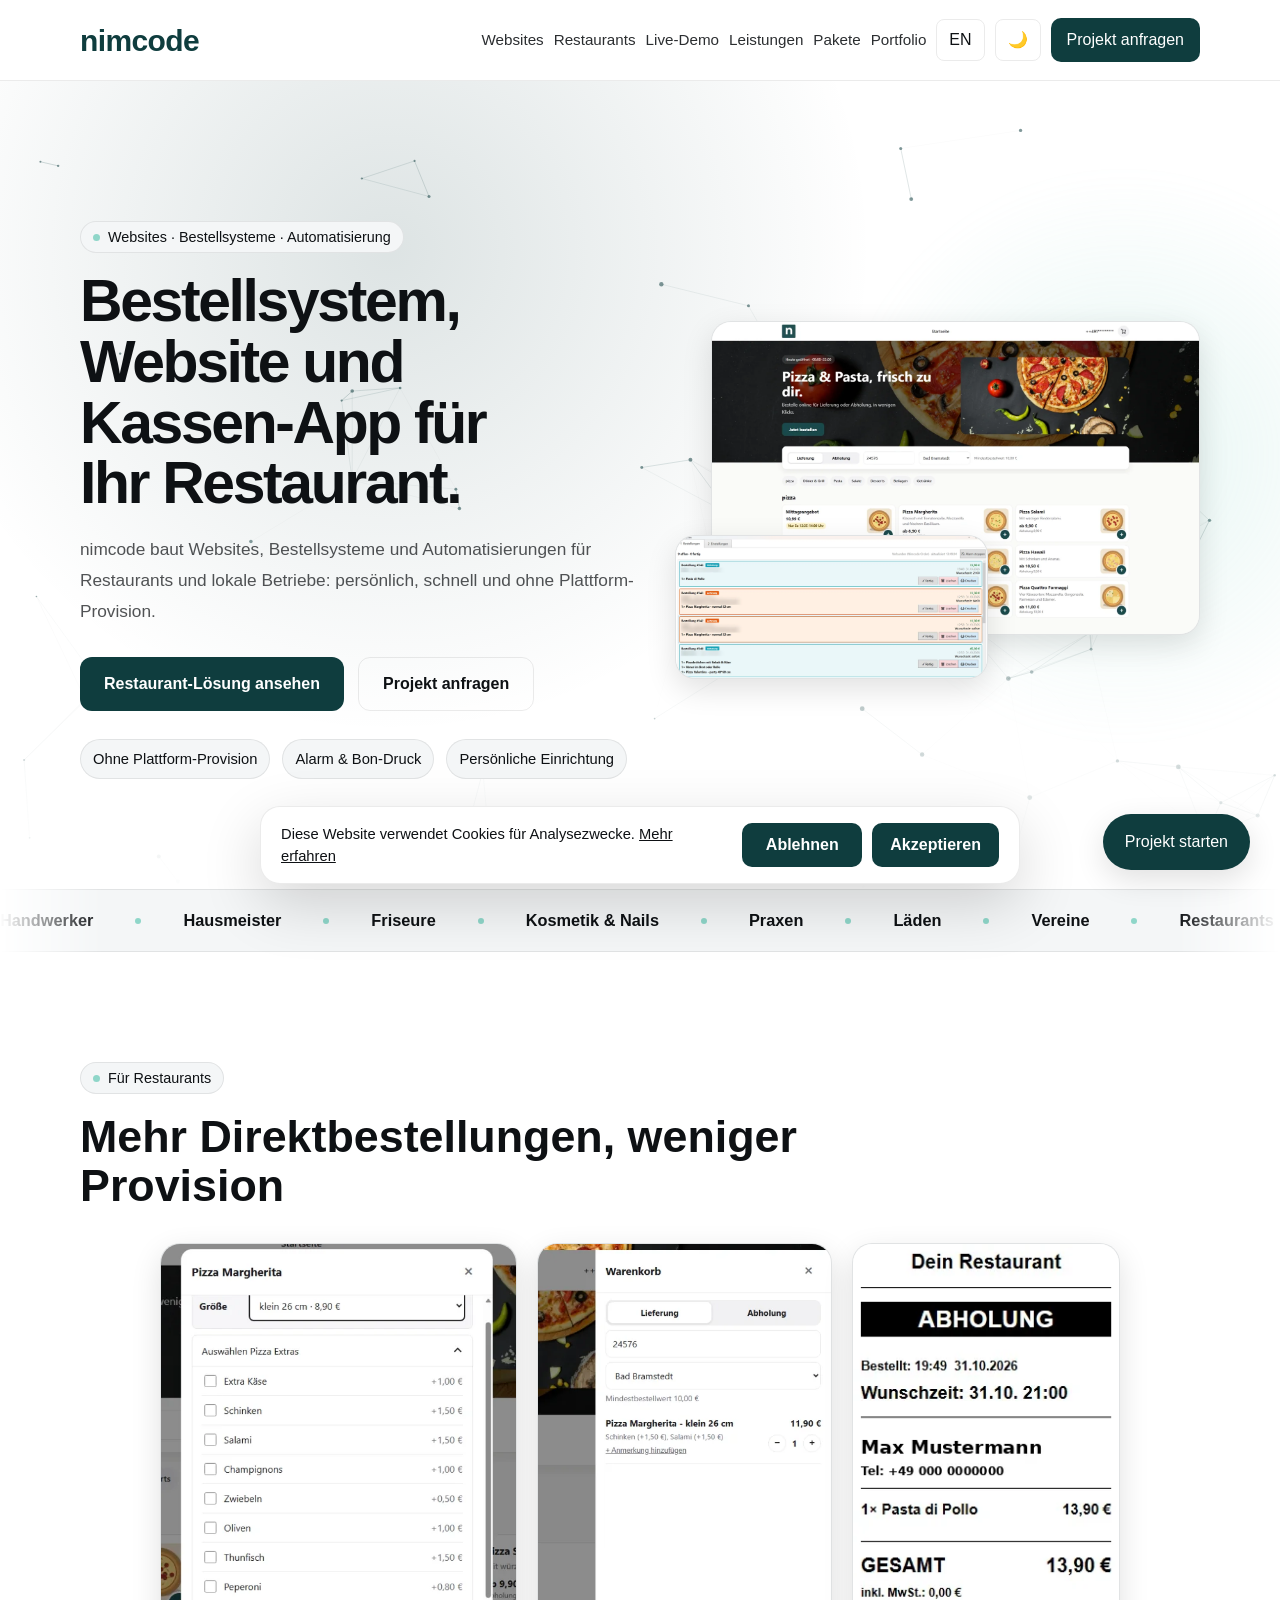
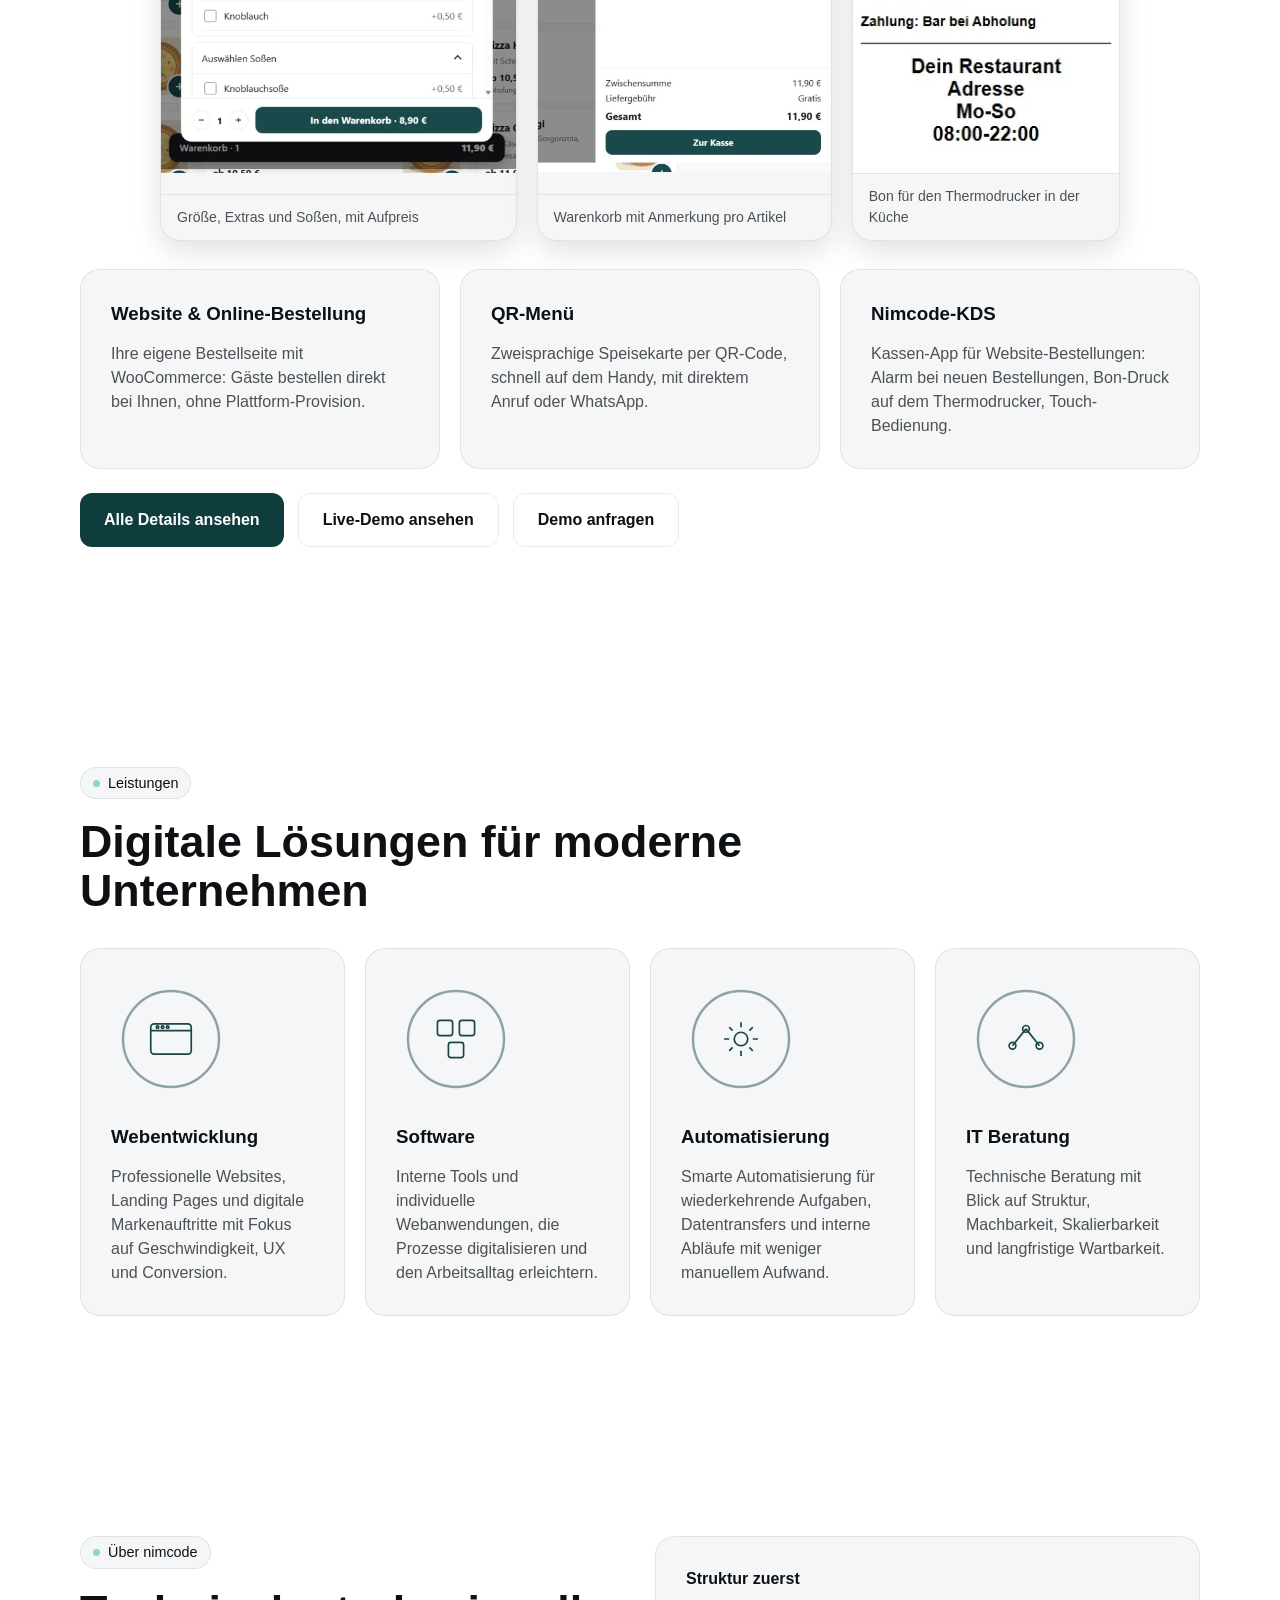
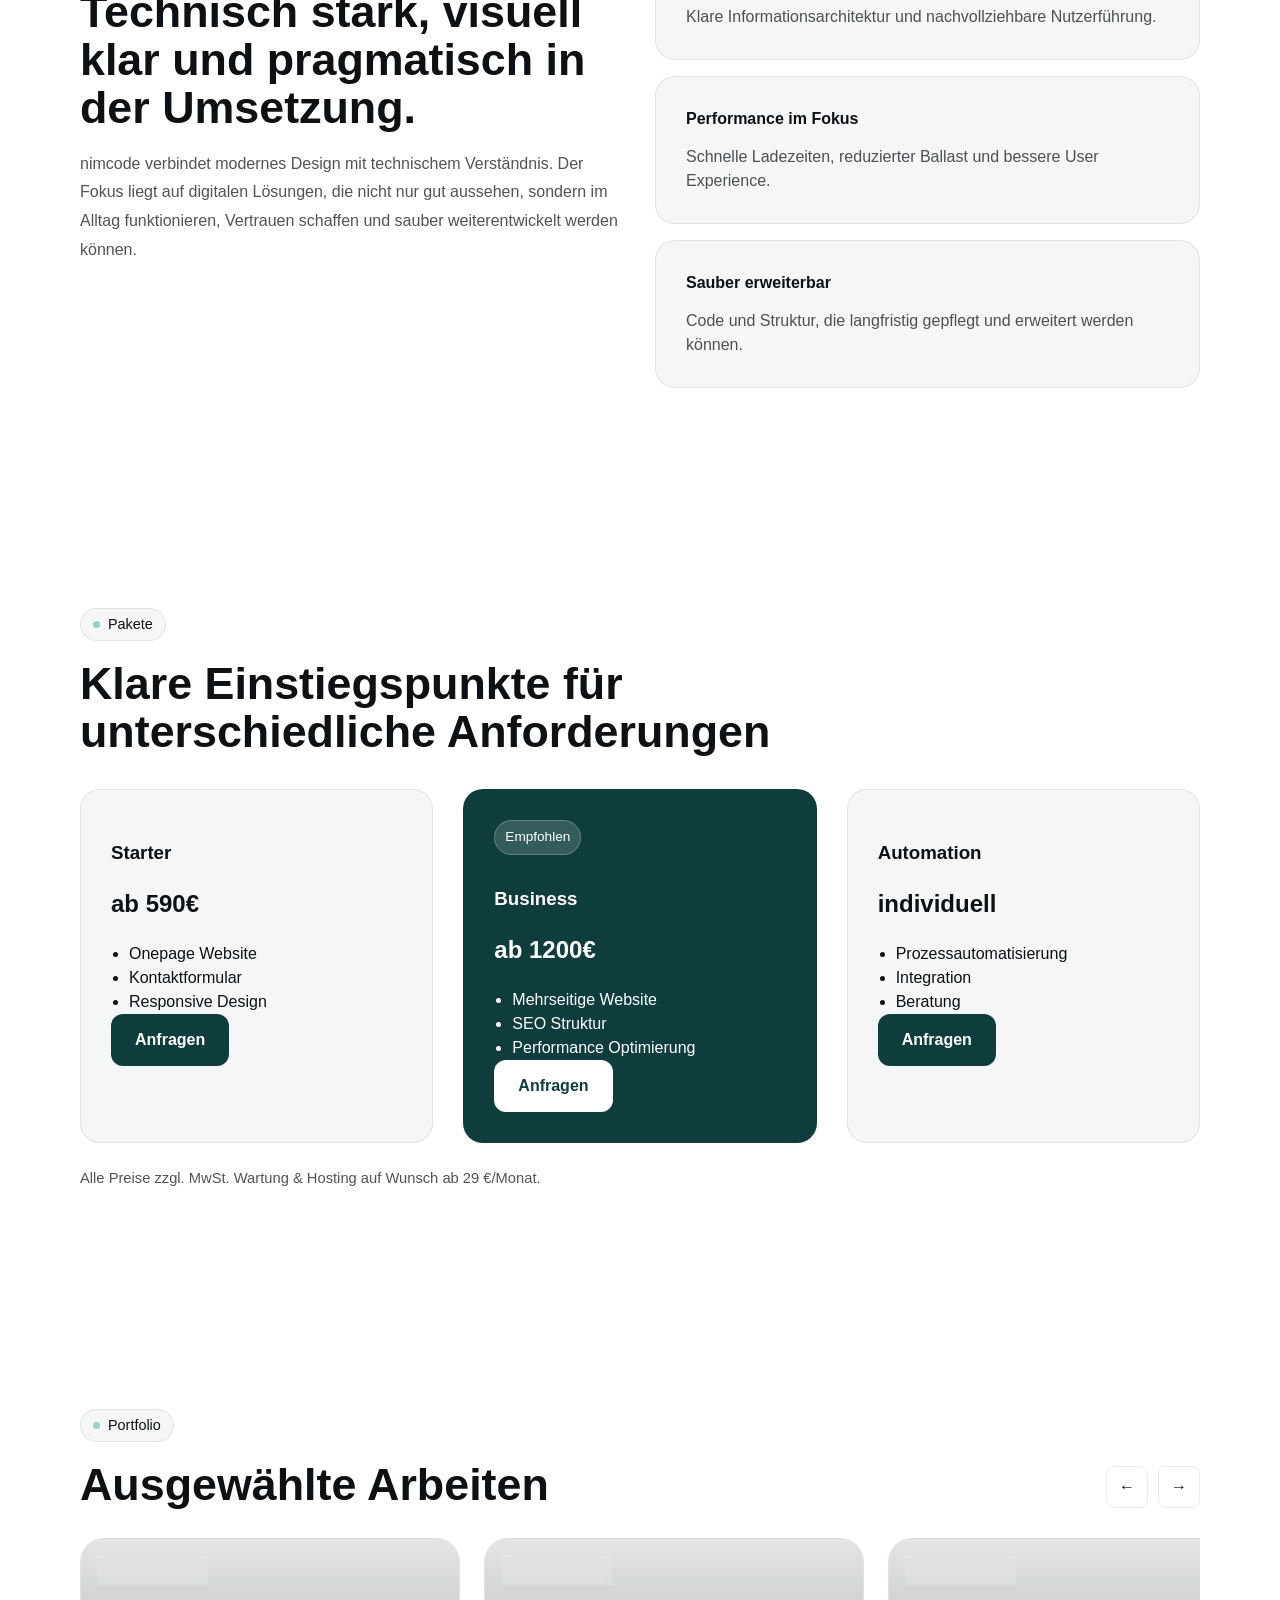
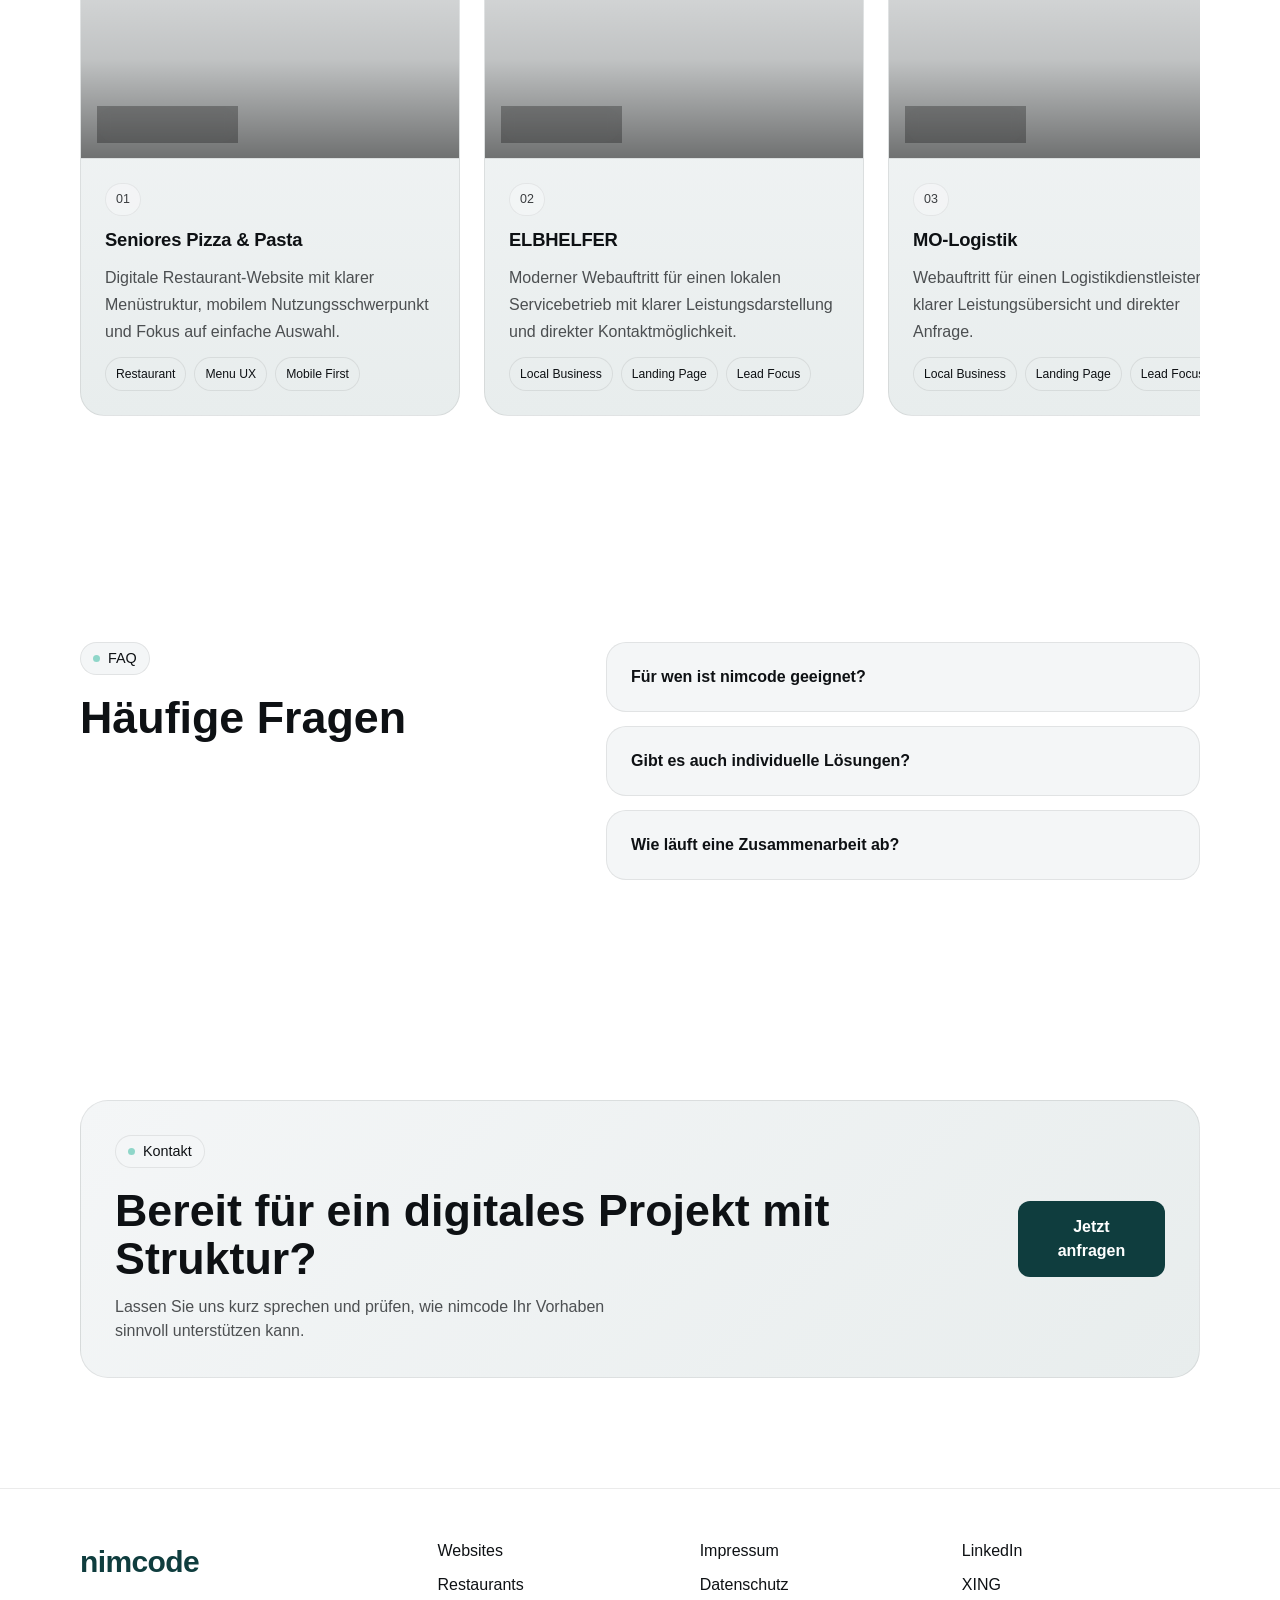
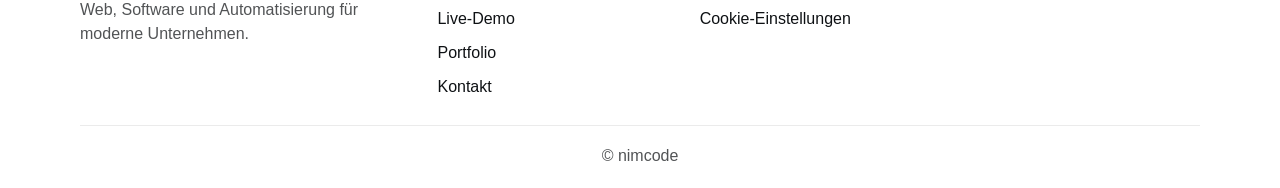
==== commit 14217342: "Einheitliche Navigation und Hosting/Updates ab 29 € auf /websites/ - Gleiche Hauptnavigation auf Sta" ====
--- a/index.html
+++ b/index.html
@@ -109,15 +109,14 @@
         <nav class="nav-right" id="siteMenu" aria-label="Hauptnavigation">
           <a href="/websites/" class="nav-link" data-de="Websites" data-en="Websites">Websites</a>
           <a href="/restaurants/" class="nav-link" data-de="Restaurants" data-en="Restaurants">Restaurants</a>
-          <a href="#services" class="nav-link" data-de="Leistungen" data-en="Services">Leistungen</a>
-          <a href="#pricing" class="nav-link" data-de="Pakete" data-en="Packages">Pakete</a>
-          <a href="#portfolio" class="nav-link" data-de="Portfolio" data-en="Portfolio">Portfolio</a>
-          <a href="#faq" class="nav-link" data-de="FAQ" data-en="FAQ">FAQ</a>
-          <a href="#contact" class="nav-link" data-de="Kontakt" data-en="Contact">Kontakt</a>
+          <a href="/demo/" class="nav-link" data-de="Live-Demo" data-en="Live demo">Live-Demo</a>
+          <a href="/#services" class="nav-link" data-de="Leistungen" data-en="Services">Leistungen</a>
+          <a href="/#pricing" class="nav-link" data-de="Pakete" data-en="Packages">Pakete</a>
+          <a href="/#portfolio" class="nav-link" data-de="Portfolio" data-en="Portfolio">Portfolio</a>
 
           <button id="langToggle" class="nav-btn" type="button" aria-label="Sprache wechseln">EN</button>
           <button id="themeToggle" class="nav-btn" type="button" aria-label="Dark Mode umschalten" aria-pressed="false">🌙</button>
-          <a href="/contact/" class="cta" data-de="Projekt starten" data-en="Start project">Projekt starten</a>
+          <a href="/contact/" class="cta" data-de="Projekt anfragen" data-en="Request project">Projekt anfragen</a>
         </nav>
       </div>
     </header>
@@ -746,11 +745,10 @@
         </div>
 
         <div class="footer-links">
-          <a href="#services" data-de="Leistungen" data-en="Services">Leistungen</a>
-          <a href="#portfolio" data-de="Portfolio" data-en="Portfolio">Portfolio</a>
           <a href="/websites/" data-de="Websites" data-en="Websites">Websites</a>
           <a href="/restaurants/" data-de="Restaurants" data-en="Restaurants">Restaurants</a>
-          <a href="#faq" data-de="FAQ" data-en="FAQ">FAQ</a>
+          <a href="/demo/" data-de="Live-Demo" data-en="Live demo">Live-Demo</a>
+          <a href="/#portfolio" data-de="Portfolio" data-en="Portfolio">Portfolio</a>
           <a href="/contact/" data-de="Kontakt" data-en="Contact">Kontakt</a>
         </div>
 
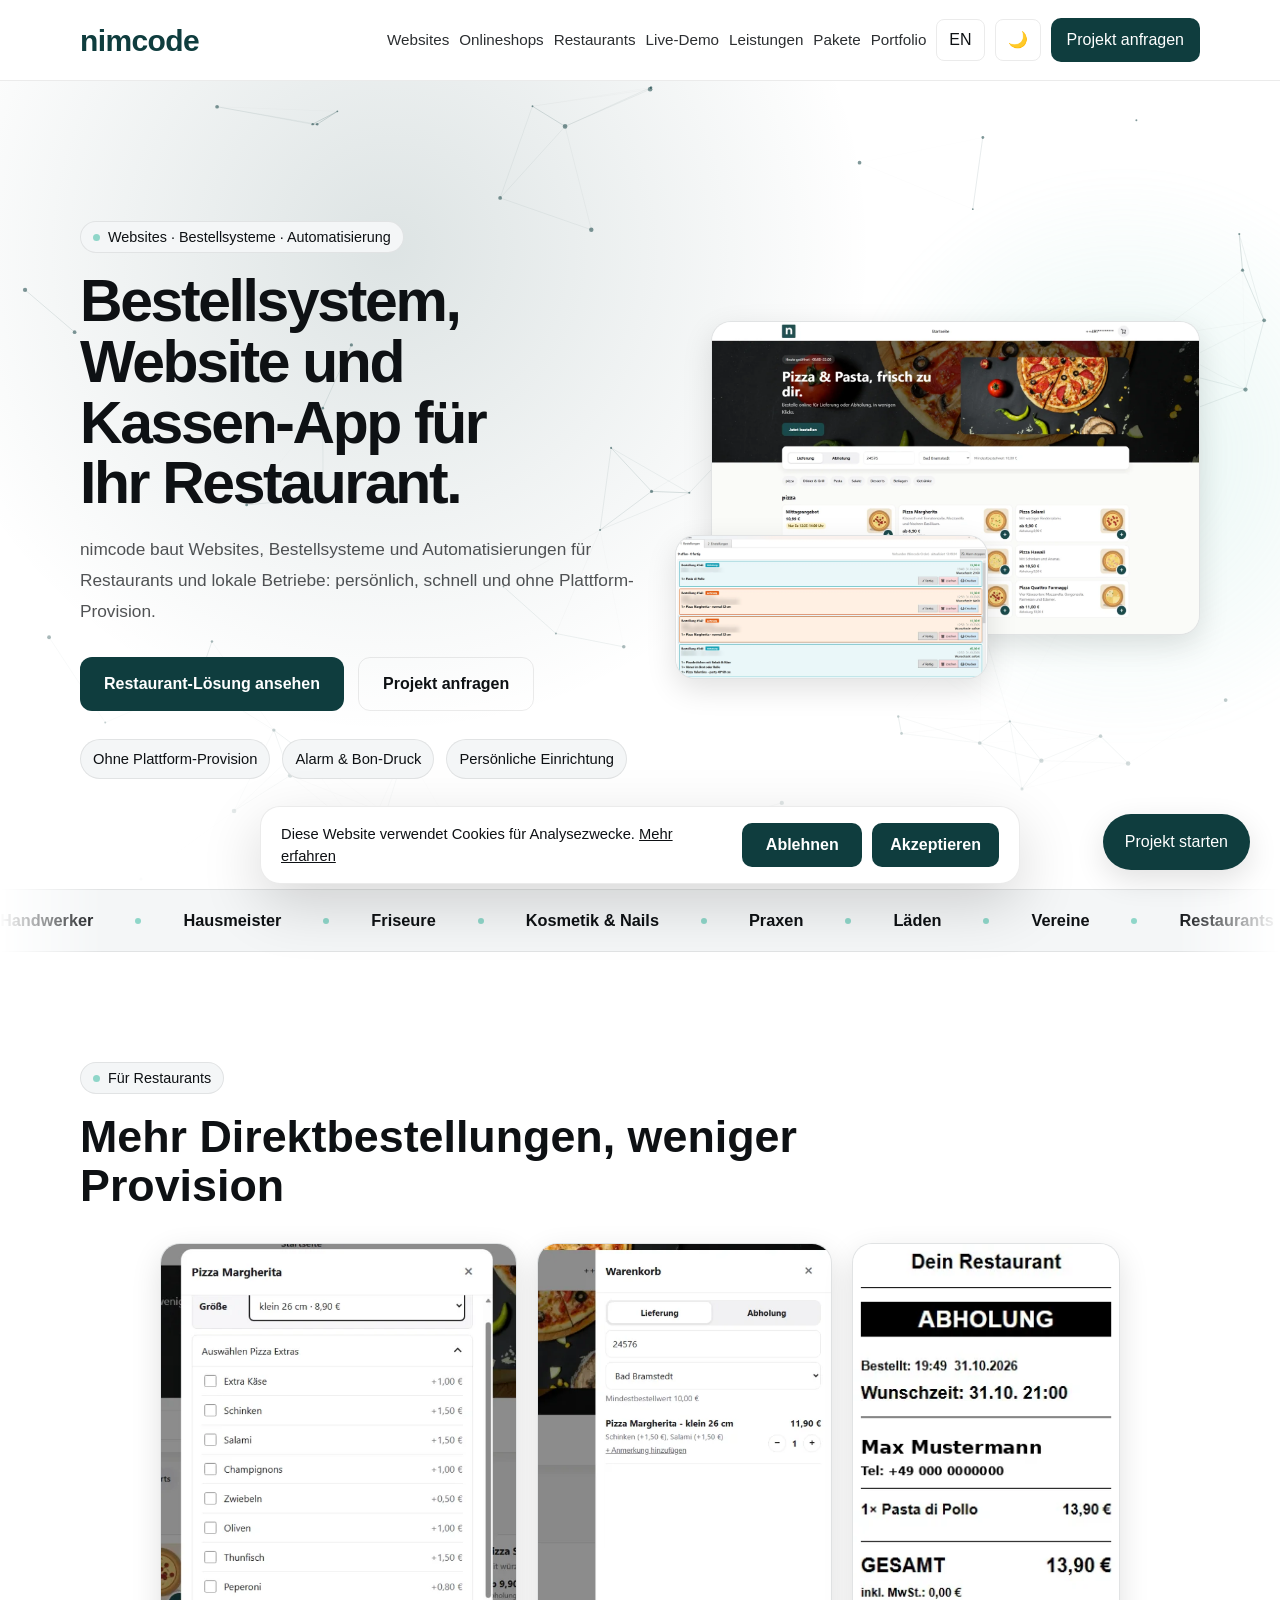
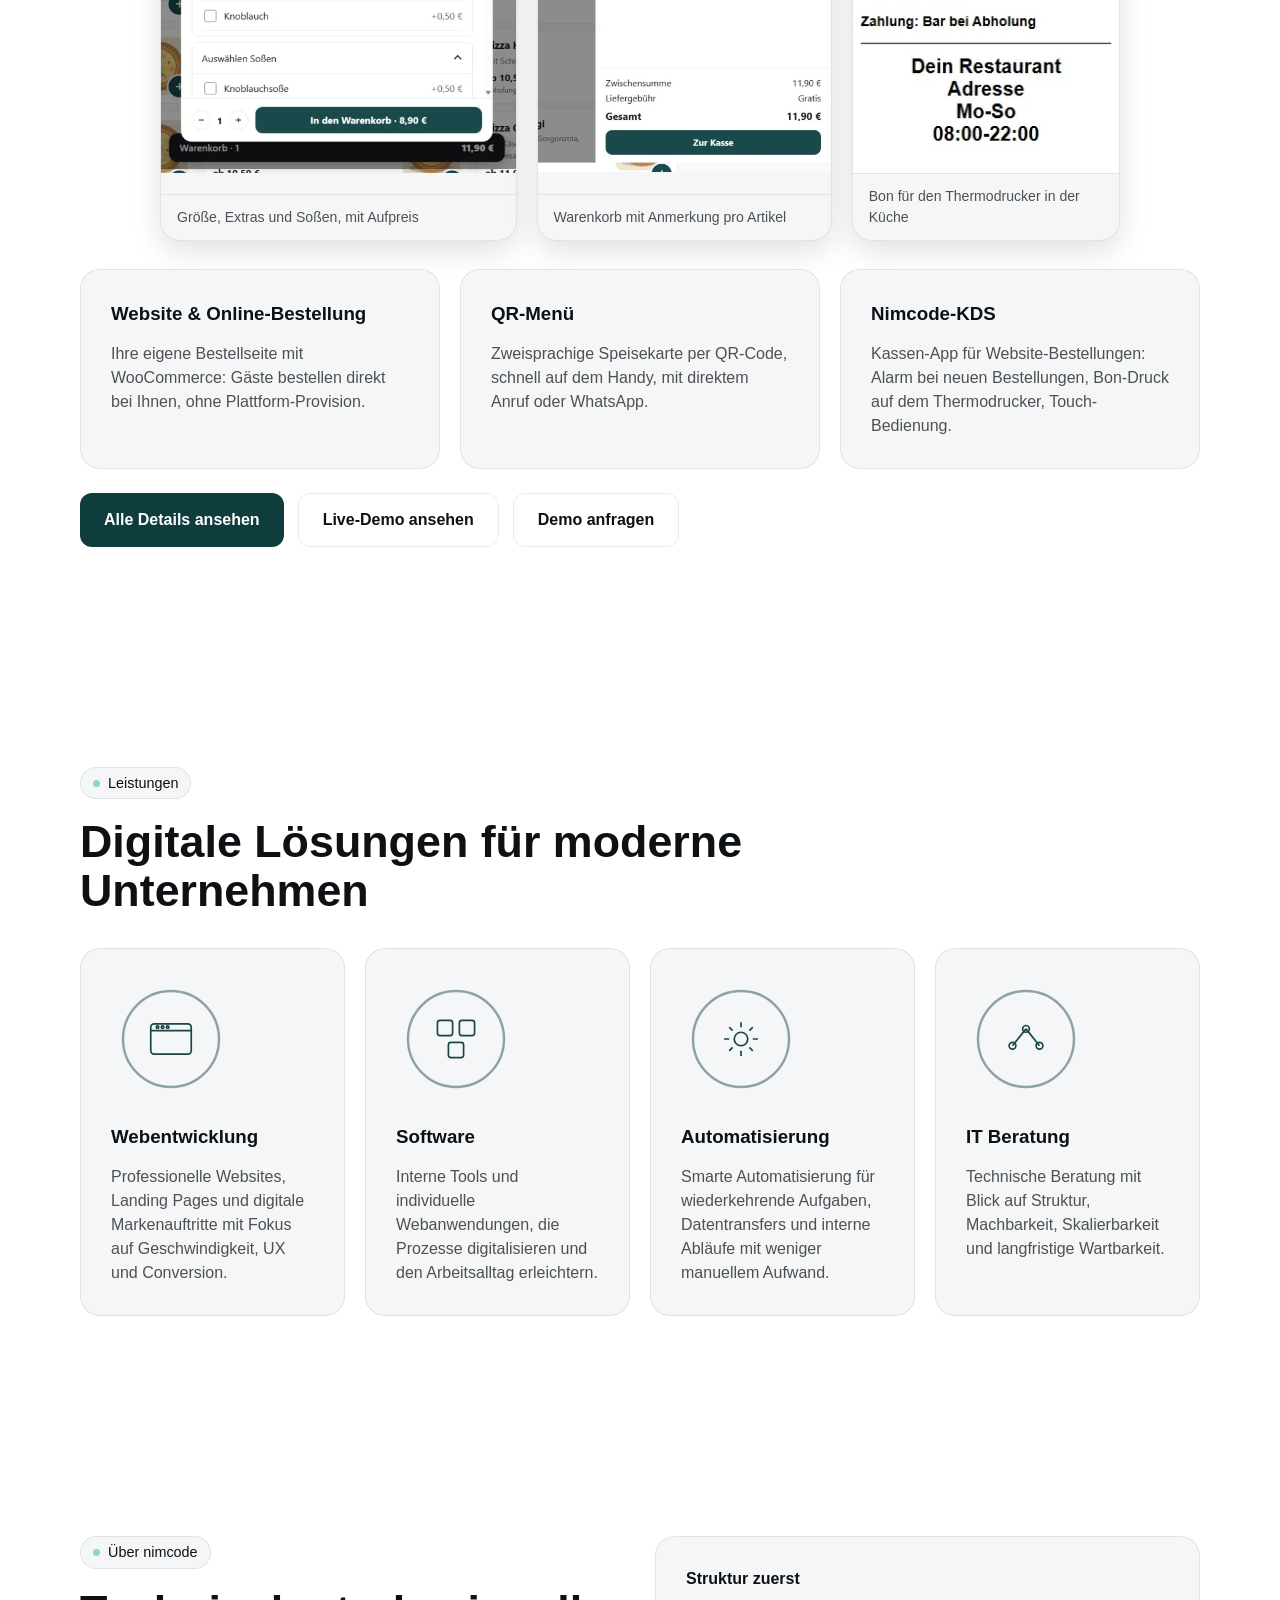
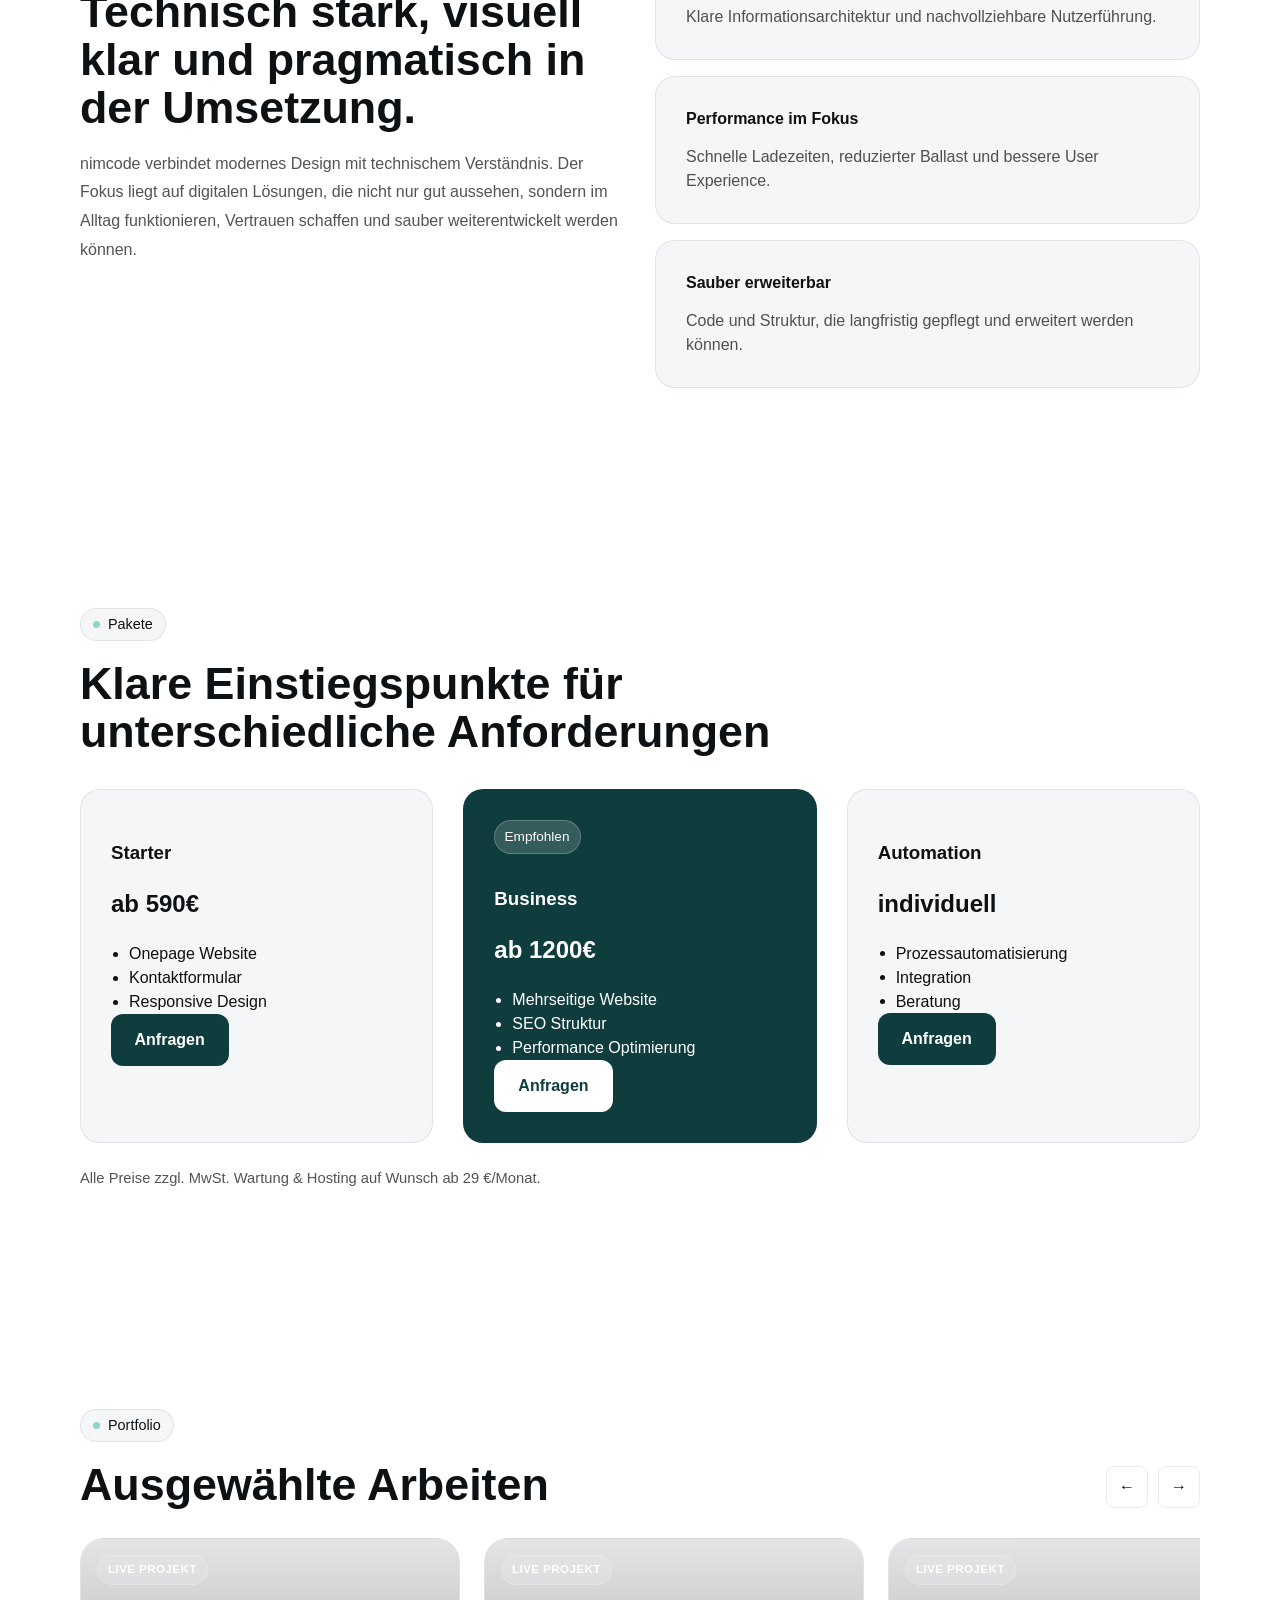
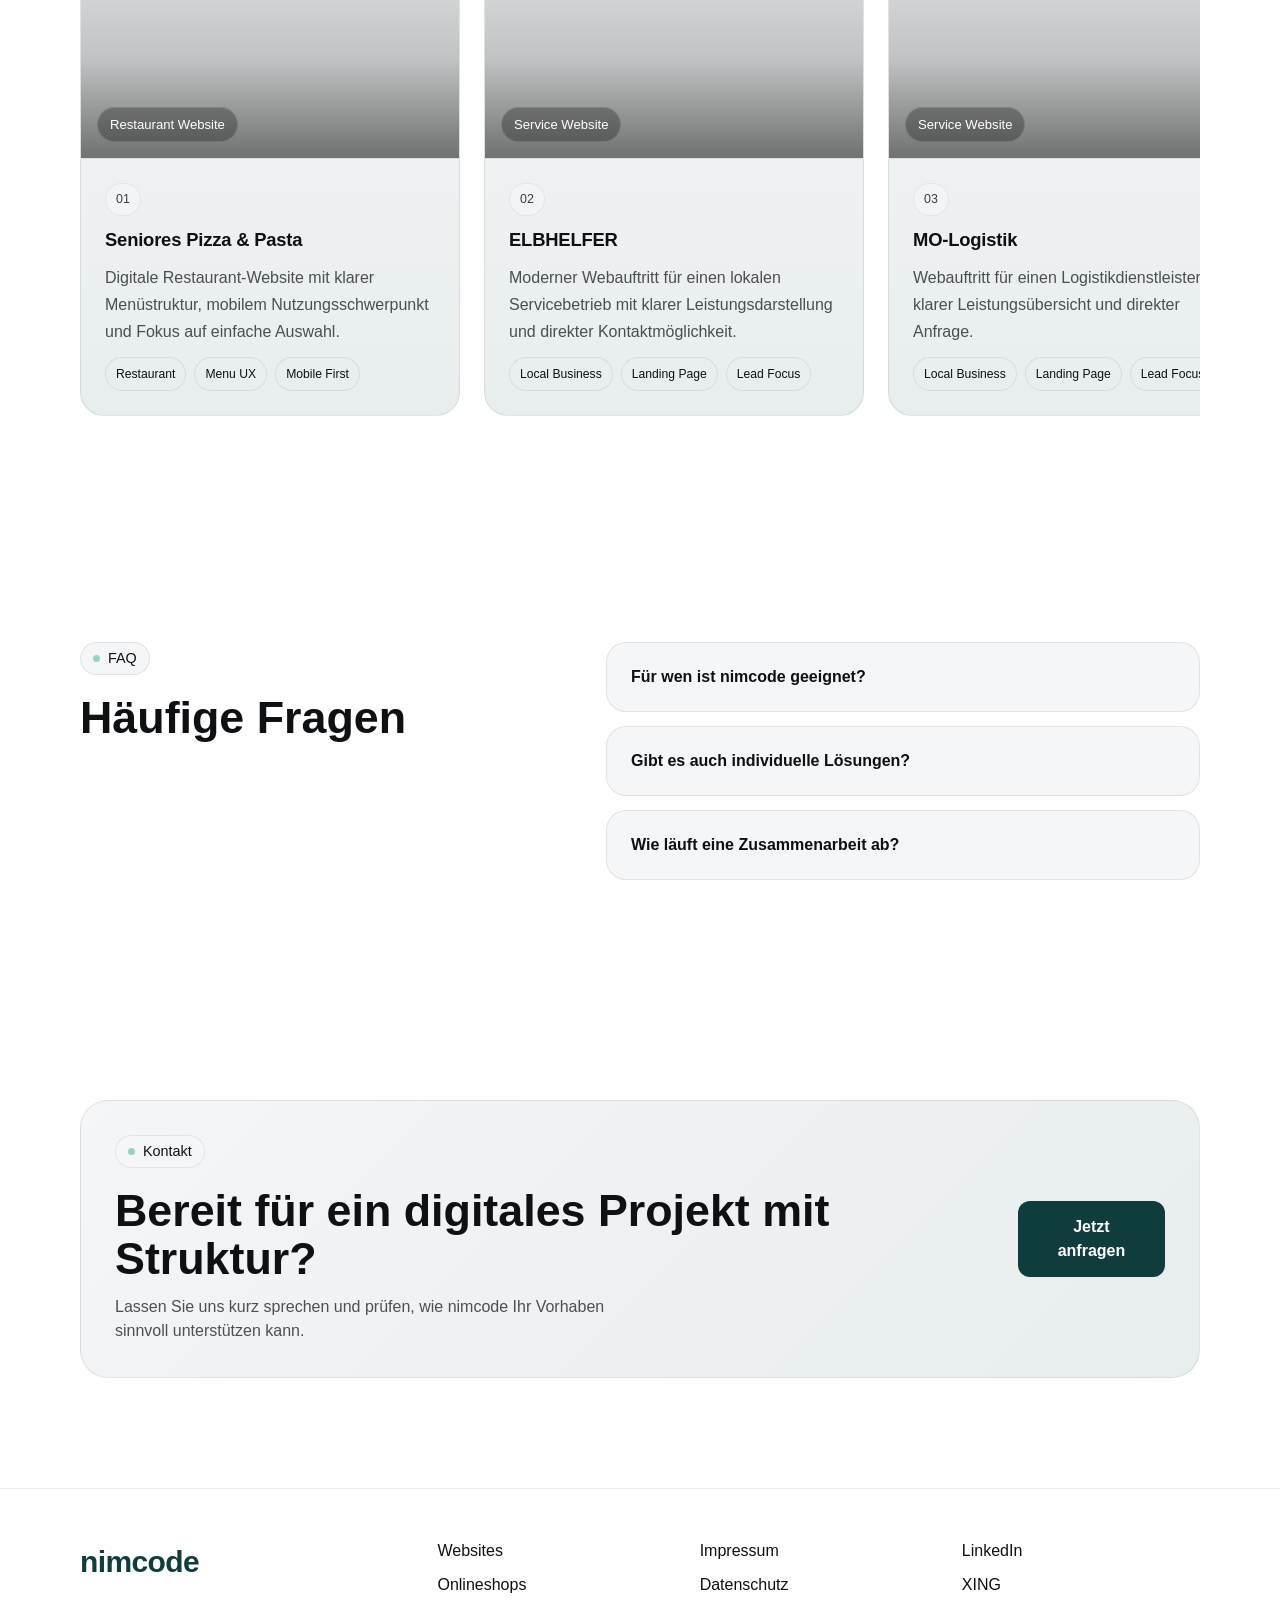
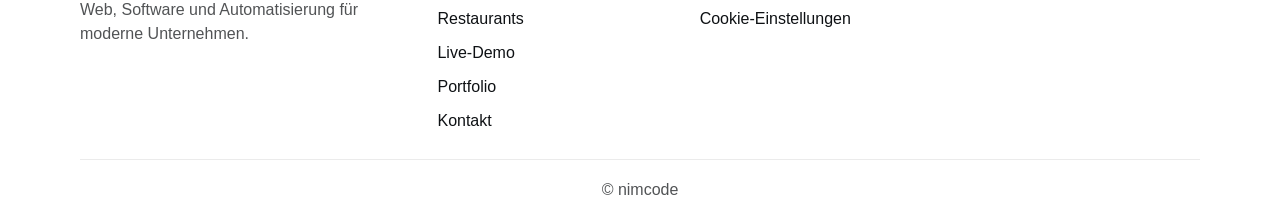
==== commit 22aebd0b: "Neue Seite /onlineshop/ (Shop Start ab 990 €), Navigation um Onlineshops ergänzt - Shop-Paket ab 990" ====
--- a/index.html
+++ b/index.html
@@ -41,9 +41,9 @@
   <meta name="twitter:image" content="https://nimcode.de/og-image.jpg">
 
   <link rel="canonical" href="https://nimcode.de/">
-  <link rel="preload" href="/css/style.css?v=20261121" as="style">
-  <link rel="preload" href="/js/app.js?v=20261121" as="script">
-  <link rel="stylesheet" href="/css/style.css?v=20261121">
+  <link rel="preload" href="/css/style.css?v=20261122" as="style">
+  <link rel="preload" href="/js/app.js?v=20261122" as="script">
+  <link rel="stylesheet" href="/css/style.css?v=20261122">
   <link rel="stylesheet" href="/css/motion.css?v=20261121">
 
   <script type="application/ld+json">
@@ -108,6 +108,7 @@
 
         <nav class="nav-right" id="siteMenu" aria-label="Hauptnavigation">
           <a href="/websites/" class="nav-link" data-de="Websites" data-en="Websites">Websites</a>
+        <a href="/onlineshop/" class="nav-link" data-de="Onlineshops" data-en="Online shops">Onlineshops</a>
           <a href="/restaurants/" class="nav-link" data-de="Restaurants" data-en="Restaurants">Restaurants</a>
           <a href="/demo/" class="nav-link" data-de="Live-Demo" data-en="Live demo">Live-Demo</a>
           <a href="/#services" class="nav-link" data-de="Leistungen" data-en="Services">Leistungen</a>
@@ -746,6 +747,7 @@
 
         <div class="footer-links">
           <a href="/websites/" data-de="Websites" data-en="Websites">Websites</a>
+          <a href="/onlineshop/" data-de="Onlineshops" data-en="Online shops">Onlineshops</a>
           <a href="/restaurants/" data-de="Restaurants" data-en="Restaurants">Restaurants</a>
           <a href="/demo/" data-de="Live-Demo" data-en="Live demo">Live-Demo</a>
           <a href="/#portfolio" data-de="Portfolio" data-en="Portfolio">Portfolio</a>
@@ -783,7 +785,7 @@
       <button type="button" id="acceptCookies">Akzeptieren</button>
     </div>
   </div>
-  <script src="/js/app.js?v=20261121" defer></script>
+  <script src="/js/app.js?v=20261122" defer></script>
   <script src="/js/motion.js?v=20261121" defer></script>
   <script defer data-domain="nimcode.de" src="https://plausible.io/js/script.js"></script>
 </body>
--- a/css/style.css
+++ b/css/style.css
@@ -1827,3 +1827,51 @@
     border-radius:18px;
   }
 }
+
+/* ===== NAVIGATION: Hamburger schon bis 900 px, damit 7 Links nicht überlaufen ===== */
+
+@media (min-width: 761px) and (max-width: 900px){
+  .menu-toggle{
+    display:block;
+  }
+
+  .nav{
+    flex-wrap:wrap;
+  }
+
+  .nav-right{
+    display:none;
+    width:100%;
+    flex-direction:column;
+    align-items:stretch;
+    gap:10px;
+    padding:14px 0 6px;
+    border-top:1px solid var(--border);
+  }
+
+  .nav-right.is-open{
+    display:flex;
+  }
+
+  .nav-link,
+  .nav-btn,
+  .cta{
+    width:100%;
+    text-align:center;
+  }
+
+  .nav-link{
+    font-size:.95rem;
+  }
+
+  .nav-right .cta{
+    display:flex;
+    justify-content:center;
+  }
+}
+
+@media (min-width: 1001px) and (max-width: 1060px){
+  .nav-right .cta{
+    display:none;
+  }
+}
--- a/css/style.css
+++ b/css/style.css
@@ -1827,3 +1827,51 @@
     border-radius:18px;
   }
 }
+
+/* ===== NAVIGATION: Hamburger schon bis 900 px, damit 7 Links nicht überlaufen ===== */
+
+@media (min-width: 761px) and (max-width: 900px){
+  .menu-toggle{
+    display:block;
+  }
+
+  .nav{
+    flex-wrap:wrap;
+  }
+
+  .nav-right{
+    display:none;
+    width:100%;
+    flex-direction:column;
+    align-items:stretch;
+    gap:10px;
+    padding:14px 0 6px;
+    border-top:1px solid var(--border);
+  }
+
+  .nav-right.is-open{
+    display:flex;
+  }
+
+  .nav-link,
+  .nav-btn,
+  .cta{
+    width:100%;
+    text-align:center;
+  }
+
+  .nav-link{
+    font-size:.95rem;
+  }
+
+  .nav-right .cta{
+    display:flex;
+    justify-content:center;
+  }
+}
+
+@media (min-width: 1001px) and (max-width: 1060px){
+  .nav-right .cta{
+    display:none;
+  }
+}
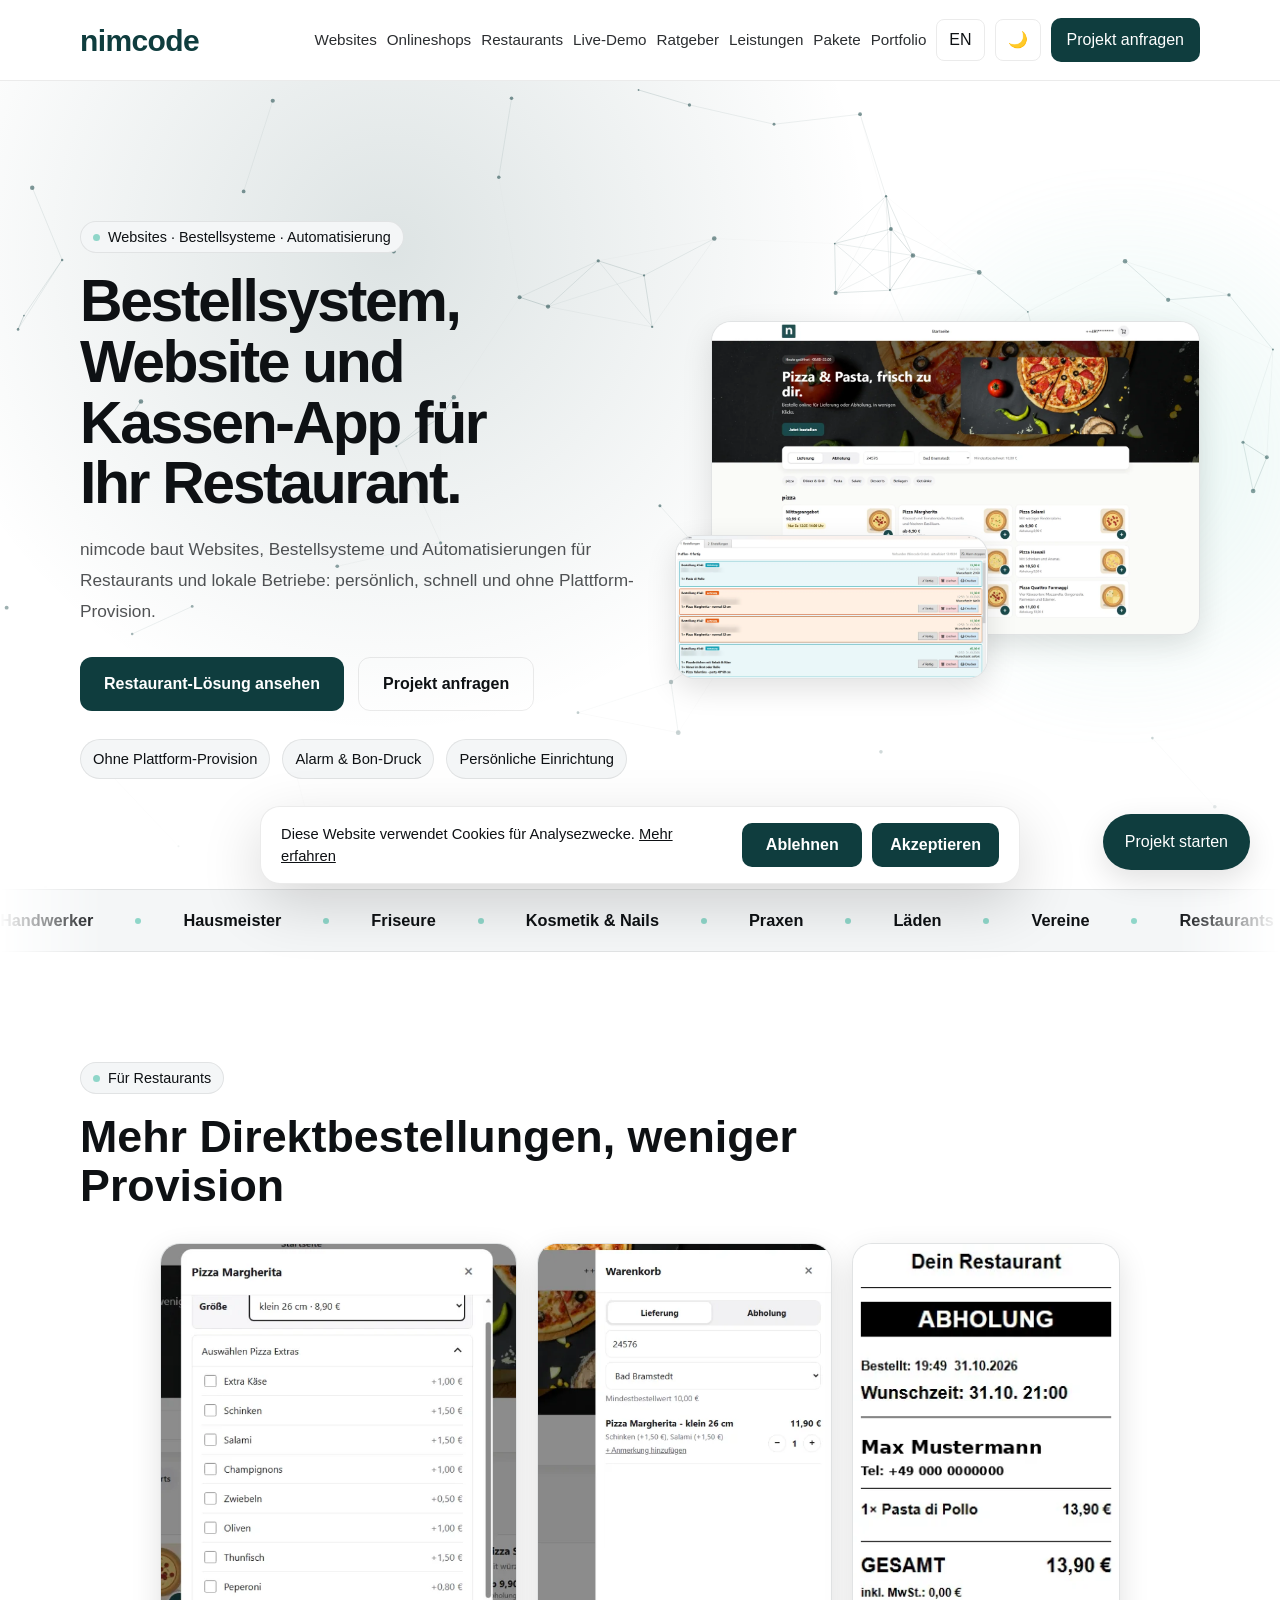
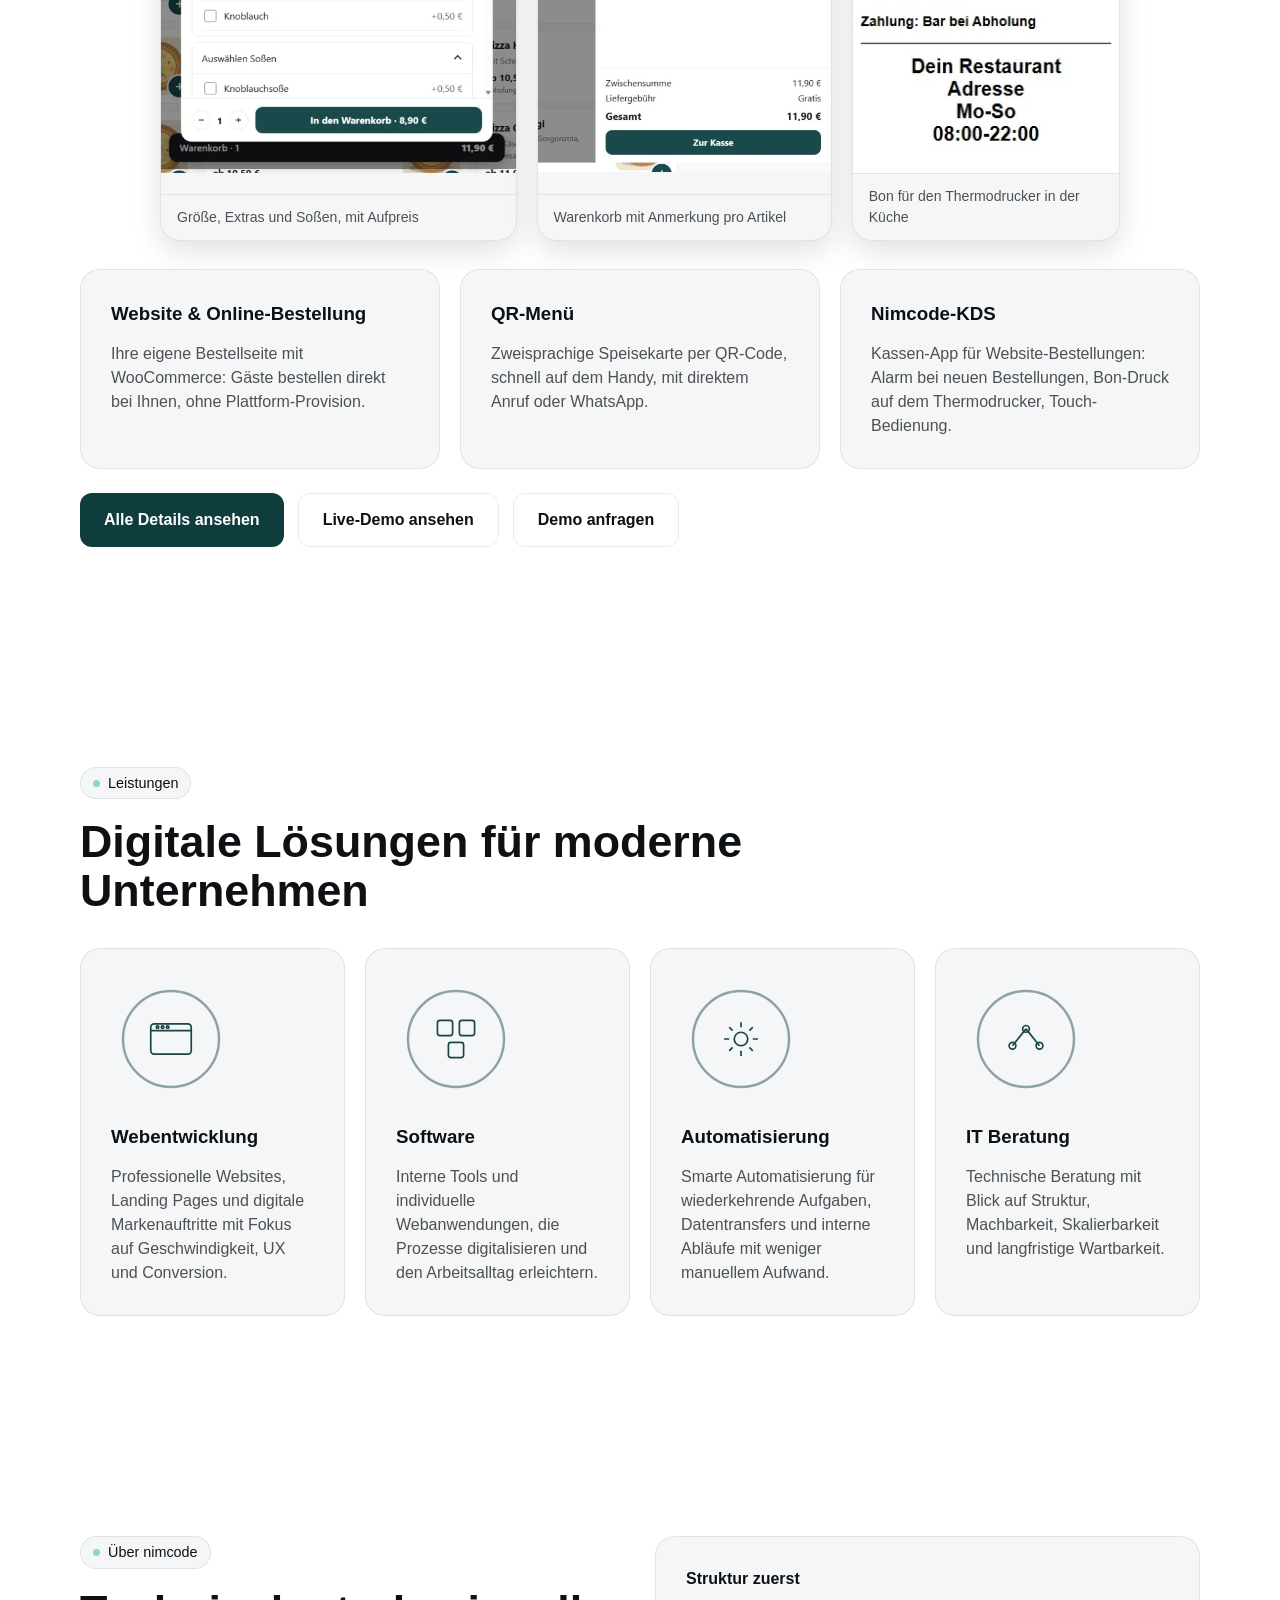
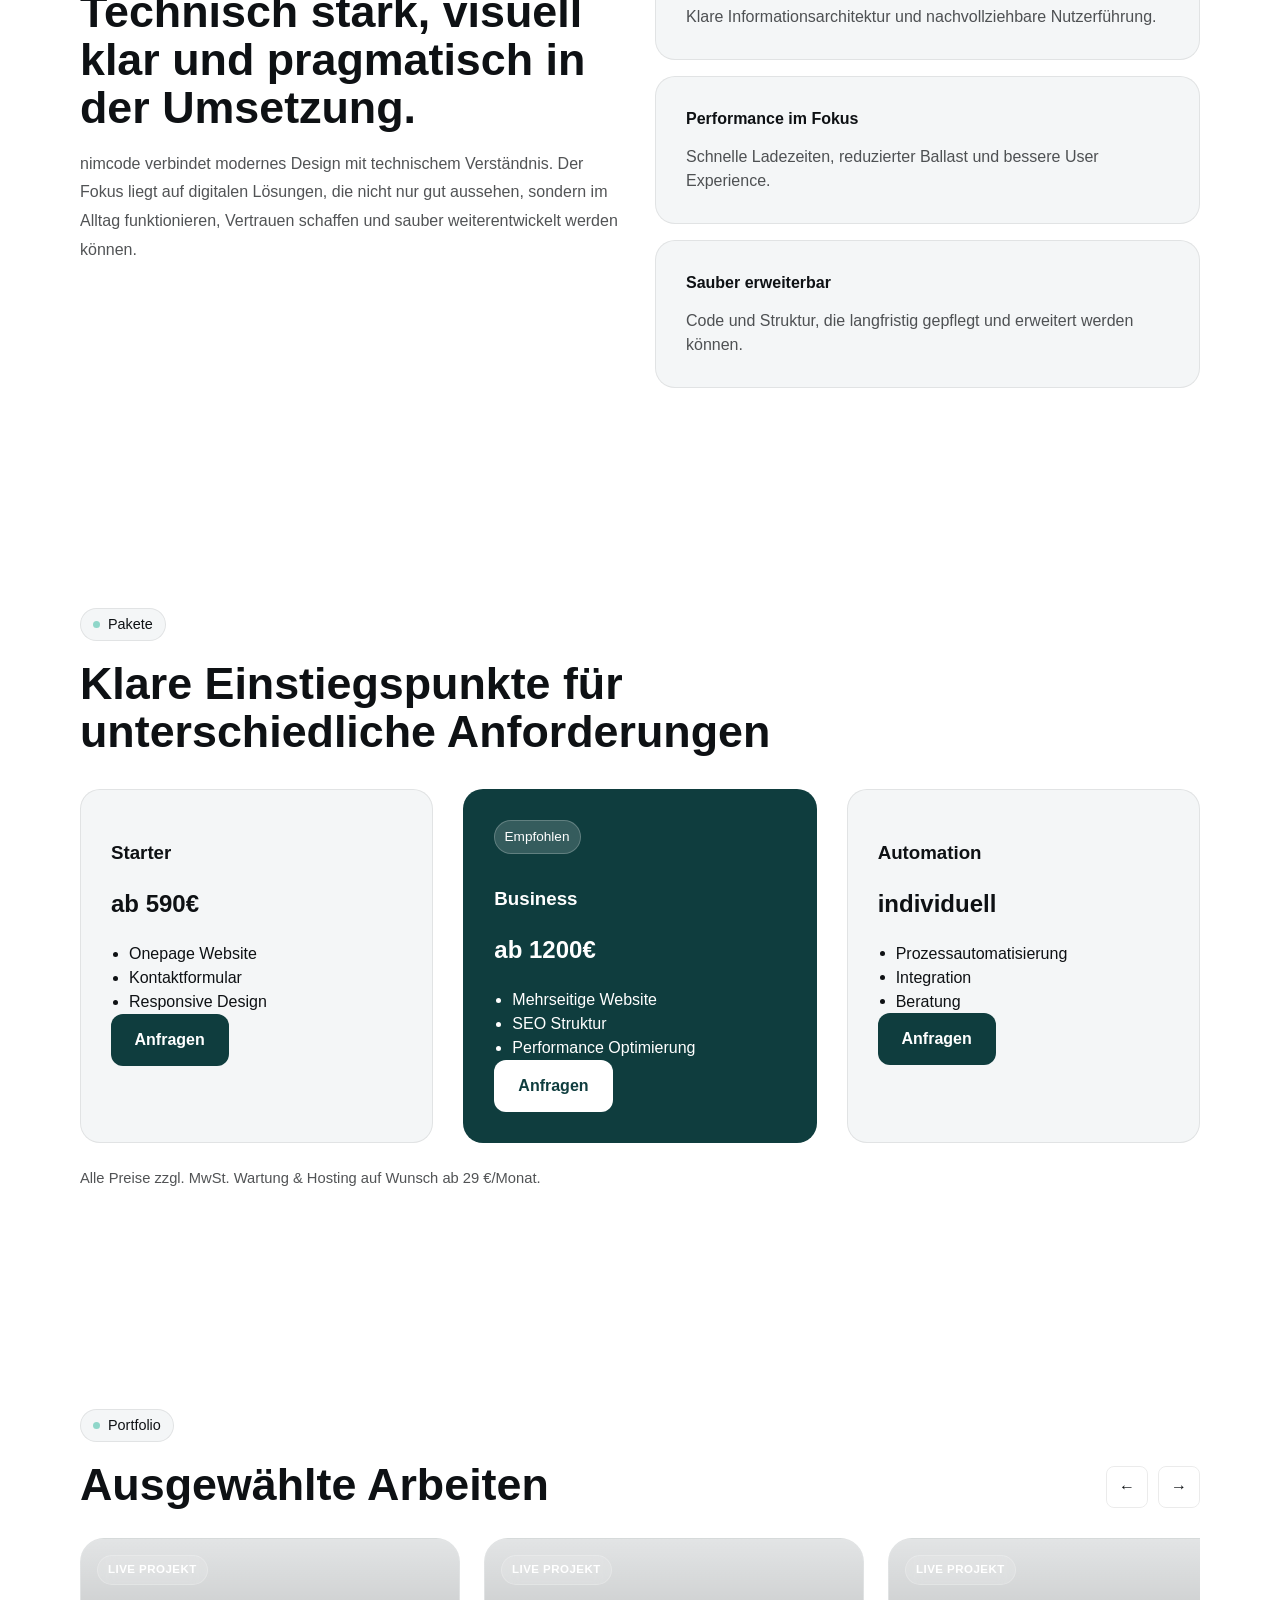
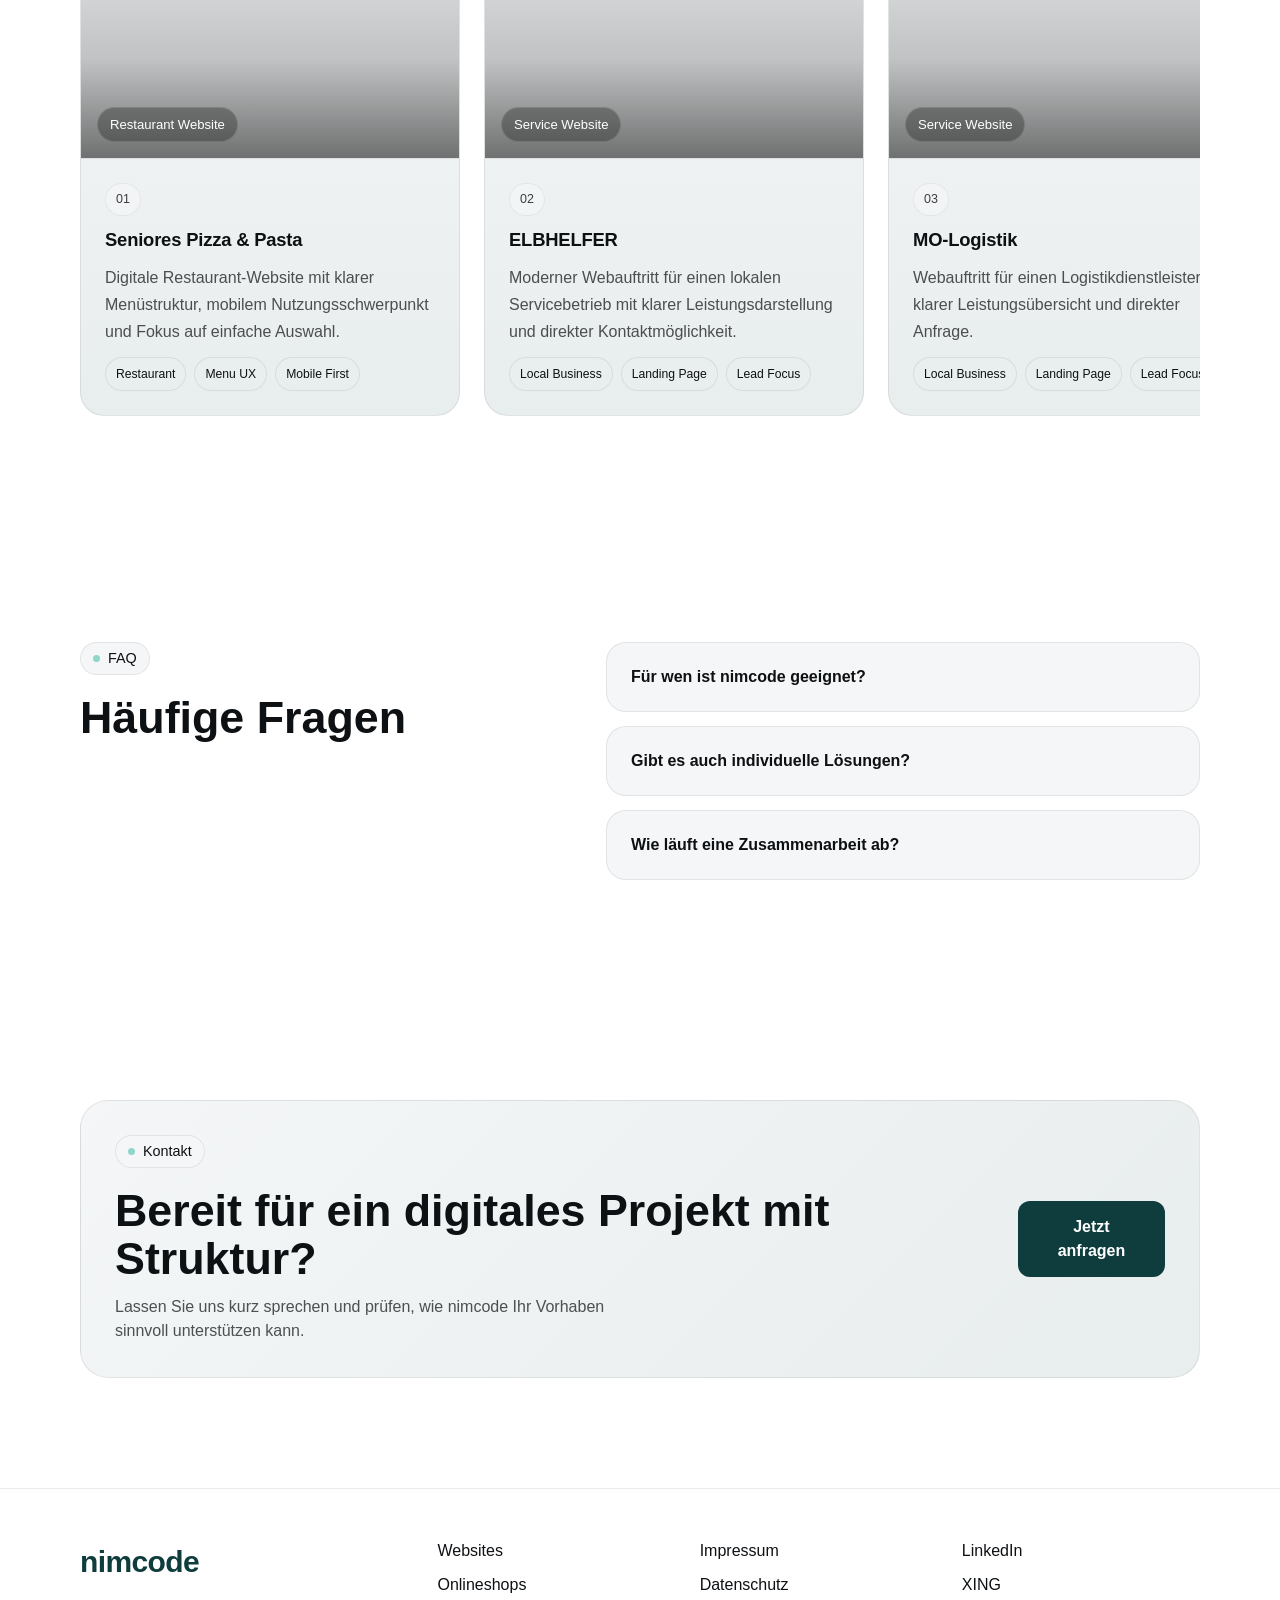
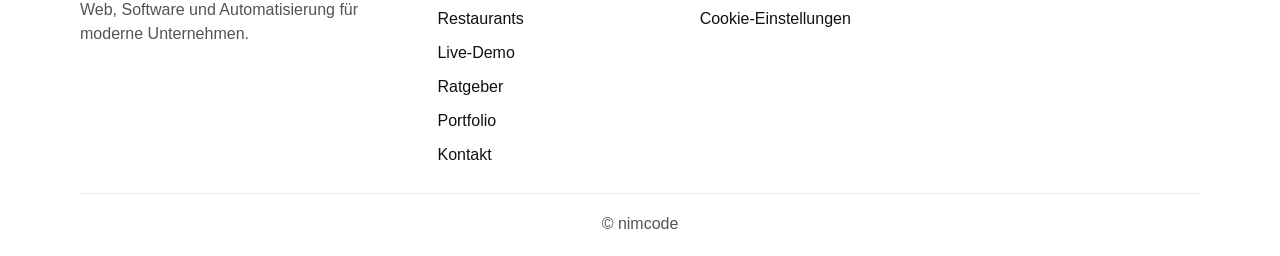
==== commit 145b7e30: "Ratgeber-Bereich mit 2 KI-Artikeln, Nav/Footer-Link, Sitemap Co-Authored-By: Claude Opus 5.5 <norepl" ====
--- a/index.html
+++ b/index.html
@@ -111,6 +111,7 @@
         <a href="/onlineshop/" class="nav-link" data-de="Onlineshops" data-en="Online shops">Onlineshops</a>
           <a href="/restaurants/" class="nav-link" data-de="Restaurants" data-en="Restaurants">Restaurants</a>
           <a href="/demo/" class="nav-link" data-de="Live-Demo" data-en="Live demo">Live-Demo</a>
+          <a href="/ratgeber/" class="nav-link" data-de="Ratgeber" data-en="Guides">Ratgeber</a>
           <a href="/#services" class="nav-link" data-de="Leistungen" data-en="Services">Leistungen</a>
           <a href="/#pricing" class="nav-link" data-de="Pakete" data-en="Packages">Pakete</a>
           <a href="/#portfolio" class="nav-link" data-de="Portfolio" data-en="Portfolio">Portfolio</a>
@@ -750,6 +751,7 @@
           <a href="/onlineshop/" data-de="Onlineshops" data-en="Online shops">Onlineshops</a>
           <a href="/restaurants/" data-de="Restaurants" data-en="Restaurants">Restaurants</a>
           <a href="/demo/" data-de="Live-Demo" data-en="Live demo">Live-Demo</a>
+          <a href="/ratgeber/" data-de="Ratgeber" data-en="Guides">Ratgeber</a>
           <a href="/#portfolio" data-de="Portfolio" data-en="Portfolio">Portfolio</a>
           <a href="/contact/" data-de="Kontakt" data-en="Contact">Kontakt</a>
         </div>
--- a/css/style.css
+++ b/css/style.css
@@ -1875,3 +1875,158 @@
     display:none;
   }
 }
+
+/* ===== RATGEBER ===== */
+
+.ratgeber-grid{
+  display:grid;
+  grid-template-columns:repeat(auto-fill, minmax(300px, 1fr));
+  gap:22px;
+}
+
+.ratgeber-list{
+  padding-top:20px;
+}
+
+.ratgeber-card{
+  display:flex;
+  flex-direction:column;
+  gap:12px;
+  color:var(--text);
+  text-decoration:none;
+  transition:transform var(--transition), box-shadow var(--transition);
+}
+
+.ratgeber-card:hover{
+  transform:translateY(-4px);
+  box-shadow:var(--shadow);
+}
+
+.ratgeber-card h2{
+  font-size:1.35rem !important;
+  line-height:1.25 !important;
+}
+
+.ratgeber-card p{
+  margin:0;
+  color:var(--text-muted);
+  line-height:1.6;
+}
+
+.ratgeber-more{
+  margin-top:auto;
+  font-weight:600;
+  color:var(--petrol);
+}
+
+.dark .ratgeber-more{
+  color:#8fd6c9;
+}
+
+.article{
+  padding-top:130px;
+}
+
+.article-container{
+  max-width:760px;
+}
+
+.article h1{
+  margin:0 0 14px;
+  font-size:clamp(2rem, 4.4vw, 3rem);
+  line-height:1.1;
+}
+
+.breadcrumb{
+  margin-bottom:18px;
+  font-size:.9rem;
+  color:var(--text-muted);
+}
+
+.breadcrumb a{
+  color:var(--text-muted);
+}
+
+.article-meta{
+  margin:0 0 34px;
+  color:var(--text-muted);
+  font-size:.95rem;
+}
+
+.prose{
+  font-size:1.06rem;
+  line-height:1.75;
+}
+
+.prose .lead{
+  font-size:1.2rem;
+  line-height:1.65;
+}
+
+.prose h2{
+  margin:44px 0 14px !important;
+  font-size:1.6rem !important;
+  line-height:1.2 !important;
+}
+
+.prose p{
+  margin:0 0 16px;
+}
+
+.article-steps{
+  padding-left:22px;
+  display:grid;
+  gap:12px;
+}
+
+.prompt{
+  margin:16px 0 22px;
+  padding:18px 20px;
+  border:1px solid var(--border);
+  border-radius:var(--radius-sm);
+  background:var(--surface);
+  overflow-x:auto;
+  white-space:pre-wrap;
+  font-size:.93rem;
+  line-height:1.6;
+}
+
+.prompt code{
+  font-family:ui-monospace, SFMono-Regular, Menlo, Consolas, monospace;
+}
+
+.article-note{
+  margin:22px 0;
+  padding:16px 20px;
+  border-left:4px solid #8fd6c9;
+  border-radius:var(--radius-sm);
+  background:var(--surface);
+}
+
+.article-cta{
+  margin-top:50px;
+  padding:30px;
+  border-radius:var(--radius-md);
+  background:var(--petrol);
+  color:#fff;
+}
+
+.article-cta h2{
+  margin:0 0 10px !important;
+  font-size:1.6rem !important;
+  color:#fff;
+}
+
+.article-cta p{
+  margin:0 0 20px;
+  color:rgba(255,255,255,.85);
+}
+
+.article-cta .btn-secondary{
+  color:#fff;
+  border-color:rgba(255,255,255,.5);
+}
+
+.article-back{
+  margin-top:30px;
+}
--- a/css/style.css
+++ b/css/style.css
@@ -1875,3 +1875,158 @@
     display:none;
   }
 }
+
+/* ===== RATGEBER ===== */
+
+.ratgeber-grid{
+  display:grid;
+  grid-template-columns:repeat(auto-fill, minmax(300px, 1fr));
+  gap:22px;
+}
+
+.ratgeber-list{
+  padding-top:20px;
+}
+
+.ratgeber-card{
+  display:flex;
+  flex-direction:column;
+  gap:12px;
+  color:var(--text);
+  text-decoration:none;
+  transition:transform var(--transition), box-shadow var(--transition);
+}
+
+.ratgeber-card:hover{
+  transform:translateY(-4px);
+  box-shadow:var(--shadow);
+}
+
+.ratgeber-card h2{
+  font-size:1.35rem !important;
+  line-height:1.25 !important;
+}
+
+.ratgeber-card p{
+  margin:0;
+  color:var(--text-muted);
+  line-height:1.6;
+}
+
+.ratgeber-more{
+  margin-top:auto;
+  font-weight:600;
+  color:var(--petrol);
+}
+
+.dark .ratgeber-more{
+  color:#8fd6c9;
+}
+
+.article{
+  padding-top:130px;
+}
+
+.article-container{
+  max-width:760px;
+}
+
+.article h1{
+  margin:0 0 14px;
+  font-size:clamp(2rem, 4.4vw, 3rem);
+  line-height:1.1;
+}
+
+.breadcrumb{
+  margin-bottom:18px;
+  font-size:.9rem;
+  color:var(--text-muted);
+}
+
+.breadcrumb a{
+  color:var(--text-muted);
+}
+
+.article-meta{
+  margin:0 0 34px;
+  color:var(--text-muted);
+  font-size:.95rem;
+}
+
+.prose{
+  font-size:1.06rem;
+  line-height:1.75;
+}
+
+.prose .lead{
+  font-size:1.2rem;
+  line-height:1.65;
+}
+
+.prose h2{
+  margin:44px 0 14px !important;
+  font-size:1.6rem !important;
+  line-height:1.2 !important;
+}
+
+.prose p{
+  margin:0 0 16px;
+}
+
+.article-steps{
+  padding-left:22px;
+  display:grid;
+  gap:12px;
+}
+
+.prompt{
+  margin:16px 0 22px;
+  padding:18px 20px;
+  border:1px solid var(--border);
+  border-radius:var(--radius-sm);
+  background:var(--surface);
+  overflow-x:auto;
+  white-space:pre-wrap;
+  font-size:.93rem;
+  line-height:1.6;
+}
+
+.prompt code{
+  font-family:ui-monospace, SFMono-Regular, Menlo, Consolas, monospace;
+}
+
+.article-note{
+  margin:22px 0;
+  padding:16px 20px;
+  border-left:4px solid #8fd6c9;
+  border-radius:var(--radius-sm);
+  background:var(--surface);
+}
+
+.article-cta{
+  margin-top:50px;
+  padding:30px;
+  border-radius:var(--radius-md);
+  background:var(--petrol);
+  color:#fff;
+}
+
+.article-cta h2{
+  margin:0 0 10px !important;
+  font-size:1.6rem !important;
+  color:#fff;
+}
+
+.article-cta p{
+  margin:0 0 20px;
+  color:rgba(255,255,255,.85);
+}
+
+.article-cta .btn-secondary{
+  color:#fff;
+  border-color:rgba(255,255,255,.5);
+}
+
+.article-back{
+  margin-top:30px;
+}
